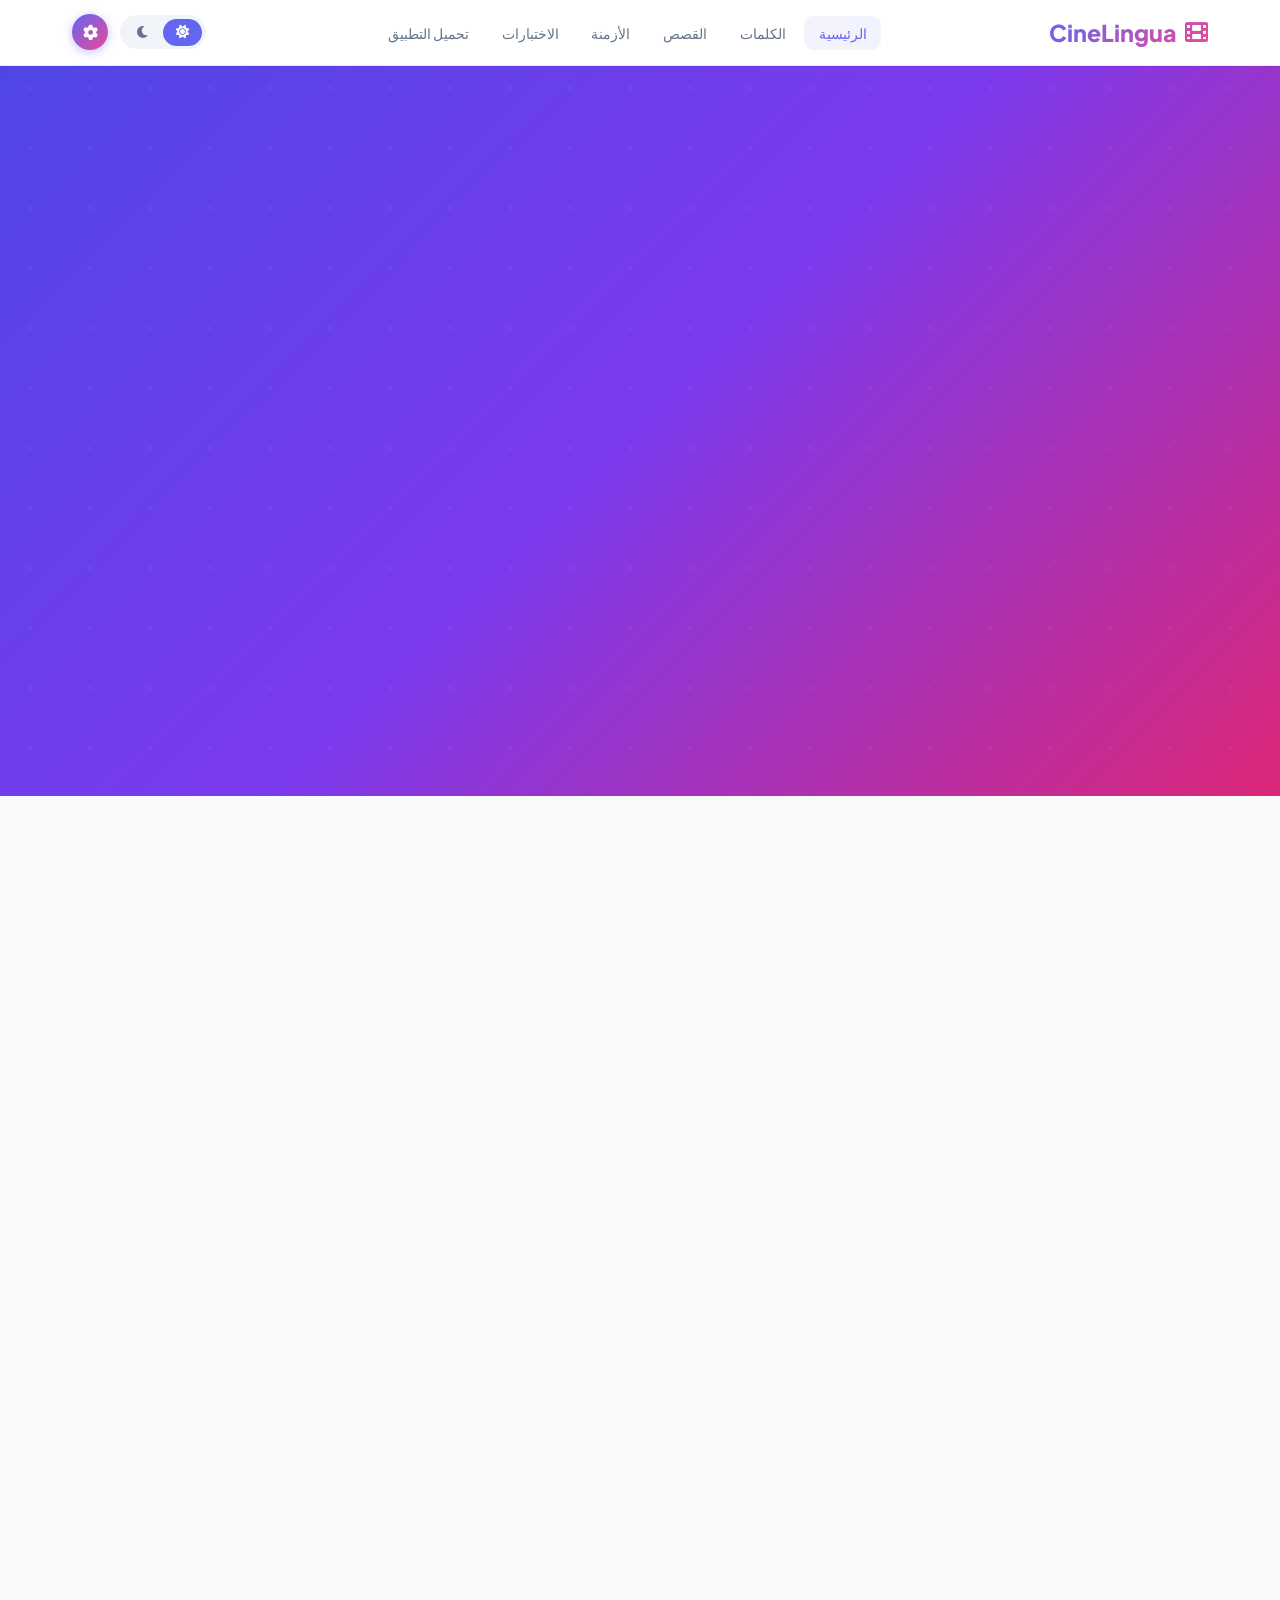
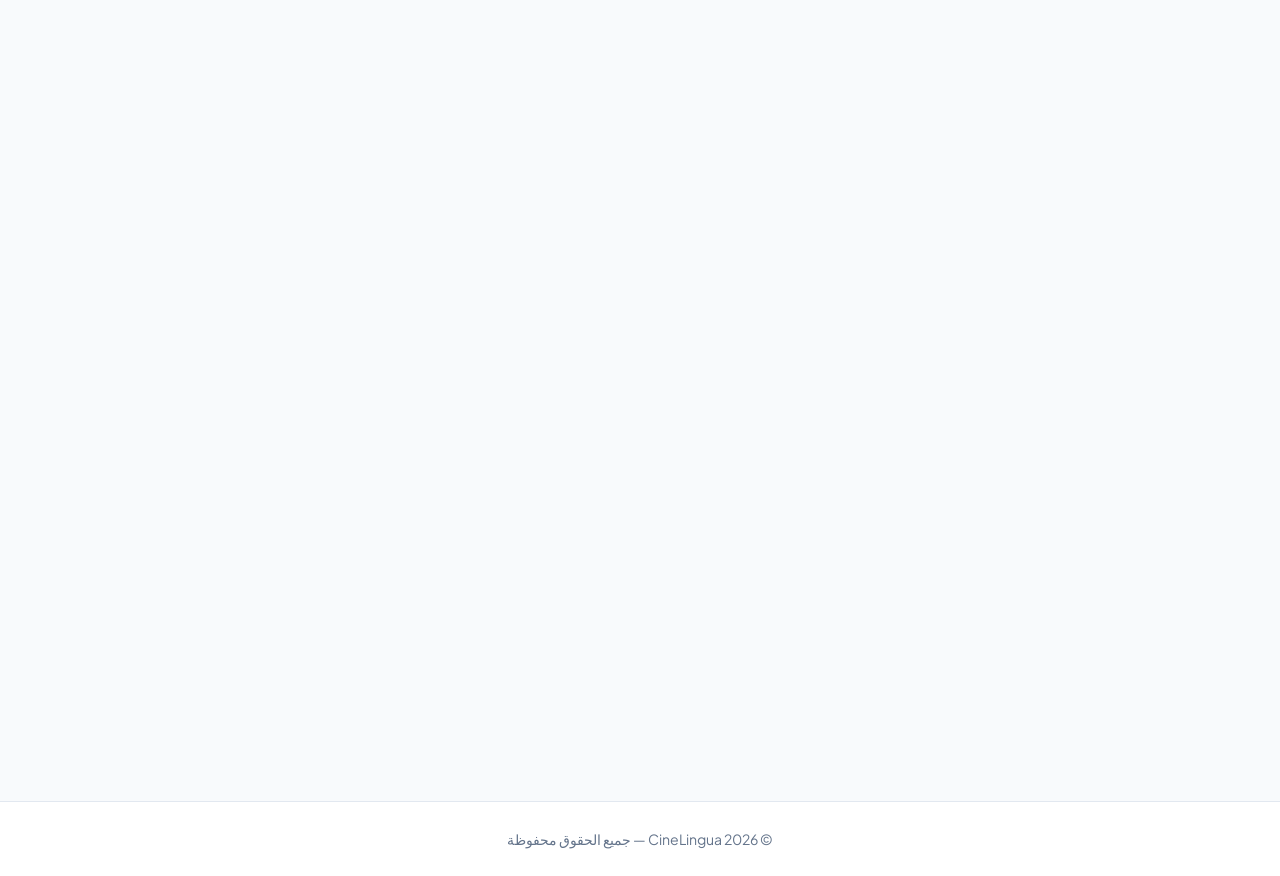
==== index.html @ e29b0a96 "Update index.html" ====
<!DOCTYPE html>
<html lang="ar" dir="rtl">
<head>
    <meta charset="UTF-8">
    <meta name="viewport" content="width=device-width, initial-scale=1.0">
    <title>CineLingua | تعلم الإنجليزية بذكاء</title>
    <link rel="manifest" href="manifest.json">
    <meta name="theme-color" content="#6366f1">
    <meta name="apple-mobile-web-app-capable" content="yes">
    <meta name="apple-mobile-web-app-status-bar-style" content="black-translucent">
    <meta name="apple-mobile-web-app-title" content="CineLingua">
    <link rel="apple-touch-icon" href="https://i.postimg.cc/J4xdc62M/20260305-233826.png">
    <meta property="og:title" content="CineLingua | تعلم الإنجليزية بذكاء">
    <meta property="og:description" content="منصة تعليمية متكاملة">
    <meta property="og:image" content="https://i.postimg.cc/J4xdc62M/20260305-233826.png">
    <meta property="og:url" content="https://riad325r-maker.github.io/cine-lingua.-/">
    <meta property="og:type" content="website">
    <link rel="stylesheet" href="https://cdnjs.cloudflare.com/ajax/libs/font-awesome/6.0.0/css/all.min.css">
    <link href="https://fonts.googleapis.com/css2?family=Plus+Jakarta+Sans:wght@300;400;500;600;700;800&display=swap" rel="stylesheet">
    <link href="https://unpkg.com/aos@2.3.1/dist/aos.css" rel="stylesheet">
    <style>
        * { margin: 0; padding: 0; box-sizing: border-box; }
        :root {
            --primary: #6366f1; --secondary: #ec4899;
            --border: #e2e8f0; --shadow: 0 4px 6px -1px rgba(0,0,0,0.08);
            --shadow-lg: 0 10px 25px -5px rgba(0,0,0,0.12);
            --bg-primary: #f8fafc; --bg-card: #ffffff; --bg-secondary: #f1f5f9;
            --text-primary: #0f172a; --text-secondary: #64748b;
        }
        [data-theme="dark"] {
            --border: #334155; --bg-primary: #0f172a; --bg-card: #1e293b;
            --bg-secondary: #334155; --text-primary: #f8fafc; --text-secondary: #cbd5e1;
        }
        body { background-color: var(--bg-primary); color: var(--text-primary); font-family: 'Plus Jakarta Sans', sans-serif; transition: background 0.3s, color 0.3s; }

        /* ===== INSTALL BANNER ===== */
        .install-banner { position: fixed; bottom: 20px; left: 20px; right: 20px; max-width: 400px; margin: 0 auto; background: var(--bg-card); border-radius: 1rem; padding: 1rem; box-shadow: var(--shadow-lg); border: 2px solid var(--primary); display: none; align-items: center; gap: 1rem; z-index: 2000; animation: slideUp 0.3s ease; direction: rtl; }
        @keyframes slideUp { from { transform: translateY(100px); opacity: 0; } to { transform: translateY(0); opacity: 1; } }
        .install-banner.show { display: flex; }
        .install-icon { width: 48px; height: 48px; border-radius: 12px; display: flex; align-items: center; justify-content: center; flex-shrink: 0; overflow: hidden; background: white; padding: 4px; border: 2px solid var(--border); }
        .install-icon img { width: 100%; height: 100%; object-fit: contain; border-radius: 8px; }
        .install-content { flex-grow: 1; }
        .install-content h4 { font-size: 1rem; margin-bottom: 0.25rem; color: var(--text-primary); }
        .install-content p { font-size: 0.85rem; color: var(--text-secondary); }
        .install-close { background: none; border: none; color: var(--text-secondary); cursor: pointer; font-size: 1.1rem; padding: 0.5rem; }
        .install-btn { background: linear-gradient(135deg, var(--primary), var(--secondary)); color: white; border: none; padding: 0.5rem 1rem; border-radius: 2rem; font-weight: 600; font-size: 0.85rem; cursor: pointer; white-space: nowrap; margin-left: 0.5rem; font-family: inherit; }

        /* ===== NOTIF ===== */
        .notif-overlay { position: fixed; inset: 0; background: rgba(0,0,0,0.55); z-index: 9997; display: none; backdrop-filter: blur(2px); }
        .notif-overlay.show { display: block; }
        @keyframes popIn { from { transform: translate(-50%,-50%) scale(0.85); opacity:0; } to { transform: translate(-50%,-50%) scale(1); opacity:1; } }
        .notif-prompt { position: fixed; top: 50%; left: 50%; transform: translate(-50%,-50%) scale(0.9); background: var(--bg-card); border-radius: 1.75rem; padding: 2.25rem 2rem; z-index: 9998; display: none; flex-direction: column; align-items: center; text-align: center; gap: 1.25rem; width: calc(100% - 3rem); max-width: 320px; box-shadow: 0 25px 60px rgba(0,0,0,0.25); direction: rtl; }
        .notif-prompt.show { display: flex; animation: popIn 0.35s cubic-bezier(0.34,1.56,0.64,1) forwards; }
        .notif-prompt-icon { font-size: 3.5rem; line-height: 1; }
        .notif-prompt-title { font-size: 1.15rem; font-weight: 800; color: var(--text-primary); }
        .notif-prompt-sub { font-size: 0.85rem; color: var(--text-secondary); line-height: 1.6; }
        .notif-allow-btn { width: 100%; background: linear-gradient(135deg, var(--primary), var(--secondary)); color: white; border: none; padding: 0.9rem; border-radius: 2rem; font-weight: 700; cursor: pointer; font-size: 1rem; font-family: inherit; box-shadow: 0 4px 15px rgba(99,102,241,0.4); }
        .notif-deny-btn { background: none; border: none; color: #94a3b8; cursor: pointer; font-size: 0.85rem; font-family: inherit; }
        .notif-blocked { position: fixed; top: 50%; left: 50%; transform: translate(-50%,-50%) scale(0.9); background: var(--bg-card); border-radius: 1.75rem; padding: 2rem 1.75rem; z-index: 9998; display: none; flex-direction: column; align-items: center; text-align: center; gap: 1rem; width: calc(100% - 3rem); max-width: 320px; box-shadow: 0 25px 60px rgba(0,0,0,0.25); direction: rtl; }
        .notif-blocked.show { display: flex; animation: popIn 0.35s cubic-bezier(0.34,1.56,0.64,1) forwards; }
        .notif-blocked-icon { font-size: 3rem; }
        .notif-blocked-title { font-size: 1.1rem; font-weight: 800; color: var(--text-primary); }
        .notif-blocked-steps { background: var(--bg-secondary); border-radius: 1rem; padding: 1rem; text-align: right; width: 100%; font-size: 0.82rem; color: var(--text-secondary); line-height: 2; }
        .notif-blocked-steps b { color: var(--text-primary); }
        .notif-blocked-close { background: linear-gradient(135deg, var(--primary), var(--secondary)); color: white; border: none; padding: 0.8rem; border-radius: 2rem; font-weight: 700; cursor: pointer; font-size: 0.9rem; font-family: inherit; width: 100%; }

        /* ===== NAVBAR ===== */
        .navbar { background: var(--bg-card); box-shadow: 0 1px 0 var(--border); position: fixed; width: 100%; top: 0; z-index: 1000; }
        .nav-container { max-width: 1200px; margin: 0 auto; padding: 0.9rem 2rem; display: flex; justify-content: space-between; align-items: center; }
        .logo { display: flex; align-items: center; gap: 0.5rem; font-size: 1.45rem; font-weight: 800; background: linear-gradient(135deg, var(--primary), var(--secondary)); -webkit-background-clip: text; -webkit-text-fill-color: transparent; text-decoration: none; }
        .nav-menu { display: flex; gap: 0.25rem; list-style: none; }
        .nav-menu a { text-decoration: none; color: var(--text-secondary); font-weight: 500; padding: 0.5rem 0.9rem; border-radius: 0.6rem; transition: all 0.2s; font-size: 0.9rem; }
        .nav-menu a:hover, .nav-menu a.active { color: var(--primary); background: rgba(99,102,241,0.08); }
        .nav-right { display: flex; align-items: center; gap: 0.75rem; }
        .theme-toggle { display: flex; background: var(--bg-secondary); padding: 0.2rem; border-radius: 2rem; }
        .theme-btn { padding: 0.4rem 0.8rem; border: none; background: transparent; border-radius: 2rem; cursor: pointer; color: var(--text-secondary); transition: all 0.2s; font-size: 0.85rem; }
        .theme-btn.active { background: var(--primary); color: white; }
        .menu-toggle { background: none; border: none; font-size: 1.5rem; color: var(--primary); cursor: pointer; display: none; }
        @media (max-width: 768px) {
            .menu-toggle { display: block; }
            .nav-menu { display: none; position: absolute; top: 100%; right: 0; left: 0; background: var(--bg-card); flex-direction: column; padding: 0.75rem; gap: 0.2rem; box-shadow: 0 10px 25px rgba(0,0,0,0.1); border-bottom: 1px solid var(--border); }
            .nav-menu.show { display: flex; }
            .nav-menu a { padding: 0.75rem 1rem; display: block; }
        }

        /* ===== SETTINGS BUTTON ===== */
        .settings-btn {
            width: 36px; height: 36px; border-radius: 50%;
            background: linear-gradient(135deg, var(--primary), var(--secondary));
            border: none; color: white; cursor: pointer;
            display: flex; align-items: center; justify-content: center;
            font-size: 0.95rem; transition: all 0.3s cubic-bezier(0.34,1.56,0.64,1);
            box-shadow: 0 2px 10px rgba(99,102,241,0.4); flex-shrink: 0;
        }
        .settings-btn:hover { transform: rotate(90deg) scale(1.1); box-shadow: 0 4px 18px rgba(99,102,241,0.55); }

        /* ===== SETTINGS PANEL ===== */
        .settings-overlay { position: fixed; inset: 0; background: rgba(0,0,0,0.45); z-index: 9990; display: none; backdrop-filter: blur(4px); }
        .settings-overlay.show { display: block; }
        .settings-panel { position: fixed; top: 0; right: 0; z-index: 9991; width: 300px; max-width: 92vw; height: 100vh; background: var(--bg-card); display: flex; flex-direction: column; transform: translateX(110%); transition: transform 0.35s cubic-bezier(0.4,0,0.2,1); overflow: hidden; }
        .settings-panel.show { transform: translateX(0); }
        .settings-header { padding: 1.4rem 1.5rem; background: linear-gradient(135deg, var(--primary), var(--secondary)); color: white; display: flex; align-items: center; justify-content: space-between; flex-shrink: 0; }
        .settings-header-left { display: flex; align-items: center; gap: 0.85rem; }
        .settings-header-icon { width: 40px; height: 40px; border-radius: 0.65rem; background: rgba(255,255,255,0.2); display: flex; align-items: center; justify-content: center; font-size: 1.1rem; }
        .settings-header-title { font-size: 1.05rem; font-weight: 800; }
        .settings-header-sub { font-size: 0.72rem; opacity: 0.75; margin-top: 1px; }
        .settings-close { width: 30px; height: 30px; border-radius: 50%; background: rgba(255,255,255,0.2); border: none; color: white; cursor: pointer; display: flex; align-items: center; justify-content: center; font-size: 0.85rem; transition: all 0.2s; }
        .settings-close:hover { background: rgba(255,255,255,0.35); transform: rotate(90deg); }
        .settings-body { flex: 1; overflow-y: auto; padding: 1.25rem; display: flex; flex-direction: column; gap: 1.4rem; }
        .settings-section { display: flex; flex-direction: column; gap: 0.65rem; }
        .settings-section-title { display: flex; align-items: center; gap: 0.5rem; font-size: 0.72rem; font-weight: 700; text-transform: uppercase; letter-spacing: 0.07em; color: var(--text-secondary); }
        .settings-section-title i { color: var(--primary); }

        /* Theme row */
        .settings-theme-row { display: grid; grid-template-columns: 1fr 1fr; gap: 0.65rem; }
        .settings-theme-btn { display: flex; flex-direction: column; align-items: center; gap: 0.5rem; padding: 0.85rem 0.5rem; border-radius: 0.9rem; border: 2px solid var(--border); background: var(--bg-secondary); cursor: pointer; font-size: 0.82rem; font-weight: 600; color: var(--text-secondary); font-family: inherit; position: relative; transition: all 0.2s; }
        .settings-theme-btn:hover { border-color: rgba(99,102,241,0.4); color: var(--primary); }
        .settings-theme-btn.active { border-color: var(--primary); background: rgba(99,102,241,0.08); color: var(--primary); }
        .settings-theme-btn.active::after { content: '✓'; position: absolute; top: 6px; left: 8px; font-size: 0.65rem; font-weight: 800; width: 16px; height: 16px; background: var(--primary); color: white; border-radius: 50%; display: flex; align-items: center; justify-content: center; line-height: 16px; text-align: center; }
        .theme-preview { width: 100%; height: 48px; border-radius: 0.5rem; overflow: hidden; display: flex; flex-direction: column; gap: 3px; padding: 5px; border: 1px solid rgba(0,0,0,0.07); }
        .theme-preview.light { background: #f8fafc; }
        .theme-preview.dark { background: #0f172a; }
        .theme-preview .p-bar { height: 6px; border-radius: 3px; background: linear-gradient(90deg,#6366f1,#ec4899); }
        .theme-preview .p-card { height: 7px; border-radius: 3px; }
        .theme-preview.light .p-card { background: white; border: 1px solid #e2e8f0; }
        .theme-preview.dark .p-card { background: #1e293b; border: 1px solid #334155; }
        .theme-preview .p-card.short { width: 65%; }

        /* Lang row */
        .settings-lang-row { display: flex; flex-direction: column; gap: 0.5rem; }
        .settings-lang-btn { display: flex; align-items: center; gap: 0.85rem; padding: 0.9rem 1rem; border-radius: 0.85rem; border: 2px solid var(--border); background: var(--bg-secondary); cursor: pointer; font-family: inherit; width: 100%; color: var(--text-primary); transition: all 0.2s; }
        .settings-lang-btn:hover { border-color: rgba(99,102,241,0.4); }
        .settings-lang-btn.active { border-color: var(--primary); background: rgba(99,102,241,0.08); }
        .lang-flag { font-size: 1.4rem; flex-shrink: 0; }
        .lang-info { display: flex; flex-direction: column; flex: 1; gap: 1px; }
        .lang-name { font-size: 0.9rem; font-weight: 700; }
        .lang-sub { font-size: 0.72rem; color: var(--text-secondary); }
        .lang-check { color: var(--primary); font-size: 0.85rem; opacity: 0; transition: opacity 0.2s; }
        .settings-lang-btn.active .lang-check { opacity: 1; }

        /* Notif card */
        .settings-notif-card { background: var(--bg-secondary); border: 1.5px solid var(--border); border-radius: 0.9rem; overflow: hidden; }
        .settings-notif-top { display: flex; align-items: center; justify-content: space-between; padding: 0.85rem 1rem; border-bottom: 1px solid var(--border); }
        .settings-notif-label { font-size: 0.88rem; font-weight: 600; color: var(--text-primary); }
        .notif-badge { font-size: 0.72rem; font-weight: 700; padding: 0.25rem 0.65rem; border-radius: 2rem; }
        .notif-badge.granted { background: rgba(34,197,94,0.12); color: #16a34a; }
        .notif-badge.denied { background: rgba(239,68,68,0.12); color: #dc2626; }
        .notif-badge.default { background: rgba(99,102,241,0.12); color: var(--primary); }
        .notif-action-btn { width: 100%; padding: 0.85rem 1rem; border: none; background: linear-gradient(135deg, var(--primary), var(--secondary)); color: white; font-weight: 700; font-size: 0.88rem; cursor: pointer; font-family: inherit; display: flex; align-items: center; justify-content: center; gap: 0.5rem; transition: opacity 0.2s; }
        .notif-action-btn:disabled { opacity: 0.5; cursor: not-allowed; background: var(--bg-secondary); color: var(--text-secondary); }

        .settings-footer { padding: 1rem 1.5rem; border-top: 1px solid var(--border); text-align: center; font-size: 0.75rem; color: var(--text-secondary); flex-shrink: 0; }

        /* ===== HERO ===== */
        .hero { min-height: 82vh; display: flex; align-items: center; justify-content: center; text-align: center; background: linear-gradient(135deg, #4f46e5 0%, #7c3aed 50%, #db2777 100%); color: white; margin-top: 58px; padding: 4rem 2rem; position: relative; overflow: hidden; }
        .hero::before { content: ''; position: absolute; inset: 0; background: url("data:image/svg+xml,%3Csvg width='60' height='60' viewBox='0 0 60 60' xmlns='http://www.w3.org/2000/svg'%3E%3Cg fill='none' fill-rule='evenodd'%3E%3Cg fill='%23ffffff' fill-opacity='0.04'%3E%3Ccircle cx='30' cy='30' r='2'/%3E%3C/g%3E%3C/g%3E%3C/svg%3E"); pointer-events: none; }
        .hero-content { position: relative; z-index: 1; max-width: 700px; }
        .hero-label { display: inline-flex; align-items: center; gap: 0.5rem; background: rgba(255,255,255,0.15); border: 1px solid rgba(255,255,255,0.25); color: white; padding: 0.4rem 1rem; border-radius: 100px; font-size: 0.82rem; font-weight: 600; margin-bottom: 1.5rem; backdrop-filter: blur(10px); }
        .hero h1 { font-size: clamp(2rem, 5vw, 3.5rem); font-weight: 800; margin-bottom: 1rem; line-height: 1.2; }
        .hero p { font-size: 1.1rem; max-width: 560px; margin: 0 auto 2rem; opacity: 0.88; line-height: 1.7; }
        .hero-buttons { display: flex; gap: 0.85rem; justify-content: center; margin-bottom: 3rem; flex-wrap: wrap; }
        .btn { padding: 0.75rem 1.8rem; border-radius: 3rem; text-decoration: none; font-weight: 700; transition: all 0.3s; display: inline-flex; align-items: center; gap: 0.5rem; font-size: 0.95rem; font-family: inherit; }
        .btn-primary { background: white; color: var(--primary); border: 2px solid white; }
        .btn-outline { border: 2px solid rgba(255,255,255,0.6); color: white; background: transparent; }
        .btn-outline:hover { background: rgba(255,255,255,0.15); }
        .hero-stats { display: flex; gap: 2rem; justify-content: center; flex-wrap: wrap; }
        .hero-stat .stat-number { font-size: 2rem; font-weight: 800; display: block; line-height: 1; }
        .hero-stat .stat-label { font-size: 0.85rem; opacity: 0.8; margin-top: 0.2rem; }

        /* ===== PROGRESS BANNER ===== */
        .progress-banner { max-width: 1200px; margin: 2rem auto 0; padding: 0 2rem; display: none; }
        .progress-banner.show { display: block; }
        .progress-card { background: linear-gradient(135deg, var(--primary), #7c3aed); border-radius: 1.25rem; padding: 1.5rem 2rem; color: white; display: flex; align-items: center; justify-content: space-between; flex-wrap: wrap; gap: 1rem; }
        .progress-card-left { display: flex; align-items: center; gap: 1rem; }
        .progress-avatar { width: 52px; height: 52px; border-radius: 50%; background: rgba(255,255,255,0.2); border: 2px solid rgba(255,255,255,0.35); display: flex; align-items: center; justify-content: center; font-size: 1.4rem; }
        .progress-greeting h3 { font-size: 1.1rem; font-weight: 700; margin-bottom: 0.2rem; }
        .progress-greeting p { font-size: 0.85rem; opacity: 0.85; }
        .progress-stats { display: flex; gap: 1.5rem; flex-wrap: wrap; }
        .progress-stat { text-align: center; }
        .progress-stat .p-val { font-size: 1.6rem; font-weight: 800; display: block; line-height: 1; }
        .progress-stat .p-lbl { font-size: 0.75rem; opacity: 0.8; }
        .progress-divider { width: 1px; height: 40px; background: rgba(255,255,255,0.2); }
        .progress-cta { background: white; color: var(--primary); border: none; padding: 0.65rem 1.4rem; border-radius: 2rem; font-weight: 700; font-family: inherit; font-size: 0.88rem; transition: all 0.2s; text-decoration: none; display: inline-flex; align-items: center; gap: 0.4rem; white-space: nowrap; }

        /* ===== MENU SECTION ===== */
        .menu-section { max-width: 1200px; margin: 4rem auto; padding: 0 2rem; }
        .section-header { text-align: center; margin-bottom: 2.5rem; }
        .section-header h2 { font-size: 2.2rem; font-weight: 800; margin-bottom: 0.5rem; background: linear-gradient(135deg, var(--primary), var(--secondary)); -webkit-background-clip: text; -webkit-text-fill-color: transparent; }
        .section-header p { color: var(--text-secondary); font-size: 1rem; }
        .menu-grid { display: grid; grid-template-columns: repeat(auto-fit, minmax(260px, 1fr)); gap: 1.5rem; }
        .menu-card { background: var(--bg-card); border-radius: 1.4rem; padding: 2rem 1.5rem; text-align: center; box-shadow: var(--shadow); transition: all 0.3s; border: 2px solid transparent; text-decoration: none; color: inherit; display: flex; flex-direction: column; position: relative; overflow: hidden; }
        .menu-card::after { content: ''; position: absolute; bottom: 0; left: 0; right: 0; height: 3px; background: linear-gradient(90deg, var(--primary), var(--secondary)); transform: scaleX(0); transition: transform 0.3s ease; }
        .menu-card:hover { transform: translateY(-8px); border-color: rgba(99,102,241,0.25); box-shadow: var(--shadow-lg); }
        .menu-card:hover::after { transform: scaleX(1); }
        .menu-icon { width: 80px; height: 80px; border-radius: 50%; background: linear-gradient(135deg, var(--primary), var(--secondary)); display: flex; align-items: center; justify-content: center; margin: 0 auto 1.1rem; font-size: 2rem; color: white; box-shadow: 0 8px 20px rgba(99,102,241,0.3); }
        .menu-card h3 { font-size: 1.6rem; font-weight: 800; margin-bottom: 0.5rem; color: var(--primary); }
        .menu-card p { color: var(--text-secondary); margin-bottom: 1.2rem; line-height: 1.6; font-size: 0.95rem; flex-grow: 1; }
        .card-progress { margin-bottom: 1rem; }
        .card-progress-bar { height: 5px; background: var(--bg-secondary); border-radius: 100px; overflow: hidden; margin-bottom: 0.35rem; }
        .card-progress-fill { height: 100%; border-radius: 100px; background: linear-gradient(90deg, var(--primary), var(--secondary)); transition: width 0.8s ease; }
        .card-progress-label { font-size: 0.75rem; color: var(--text-secondary); text-align: right; }
        .menu-stats { display: flex; justify-content: center; gap: 1rem; padding-top: 1rem; border-top: 1px solid var(--border); flex-wrap: wrap; }
        .menu-stats span { display: flex; align-items: center; gap: 0.4rem; color: var(--text-secondary); font-size: 0.85rem; }
        .menu-stats i { color: var(--primary); font-size: 0.85rem; }

        /* ===== DOWNLOAD BANNER ===== */
        .download-banner { max-width: 1200px; margin: 3rem auto; padding: 0 2rem; }
        .download-banner-card { background: linear-gradient(135deg, var(--primary), var(--secondary)); border-radius: 2rem; padding: 2.5rem; color: white; display: flex; align-items: center; justify-content: space-between; flex-wrap: wrap; gap: 2rem; box-shadow: var(--shadow-lg); }
        .download-banner-content { flex: 1; min-width: 250px; }
        .download-banner-content h3 { font-size: 1.8rem; font-weight: 800; margin-bottom: 0.5rem; }
        .download-banner-content p { opacity: 0.9; margin-bottom: 1rem; }
        .download-banner-stats { display: flex; gap: 2rem; flex-wrap: wrap; }
        .download-banner-stat .stat { font-size: 1.5rem; font-weight: 800; display: block; }
        .download-banner-stat .label { font-size: 0.8rem; opacity: 0.8; }
        .download-banner-btn { background: white; color: var(--primary); padding: 1rem 2.5rem; border-radius: 100px; text-decoration: none; font-weight: 700; font-size: 1.1rem; display: inline-flex; align-items: center; gap: 0.8rem; transition: all 0.3s; }

        /* ===== FEATURES ===== */
        .features-section { max-width: 1200px; margin: 4rem auto; padding: 0 2rem; }
        .features-grid { display: grid; grid-template-columns: repeat(auto-fit, minmax(230px, 1fr)); gap: 1.25rem; }
        .feature-card { background: var(--bg-card); padding: 1.75rem; border-radius: 1.2rem; text-align: center; box-shadow: var(--shadow); transition: all 0.3s; border: 1px solid var(--border); }
        .feature-card:hover { transform: translateY(-4px); box-shadow: var(--shadow-lg); }
        .feature-icon { width: 56px; height: 56px; border-radius: 14px; background: rgba(99,102,241,0.1); display: flex; align-items: center; justify-content: center; margin: 0 auto 1rem; font-size: 1.4rem; color: var(--primary); }
        .feature-card h3 { font-size: 1.05rem; font-weight: 700; margin-bottom: 0.4rem; }
        .feature-card p { color: var(--text-secondary); font-size: 0.88rem; line-height: 1.6; }

        /* ===== CTA ===== */
        .cta-section { max-width: 1200px; margin: 4rem auto; padding: 0 2rem; text-align: center; }
        .cta-card { background: var(--bg-card); border-radius: 2rem; padding: 3rem; border: 2px solid var(--border); }
        .cta-card h2 { font-size: 2rem; margin-bottom: 1rem; background: linear-gradient(135deg, var(--primary), var(--secondary)); -webkit-background-clip: text; -webkit-text-fill-color: transparent; }
        .cta-buttons { display: flex; gap: 1rem; justify-content: center; flex-wrap: wrap; margin-top: 2rem; }
        .cta-btn { padding: 1rem 2rem; border-radius: 100px; text-decoration: none; font-weight: 600; display: inline-flex; align-items: center; gap: 0.5rem; transition: all 0.3s; }
        .cta-btn-primary { background: linear-gradient(135deg, var(--primary), var(--secondary)); color: white; }
        .cta-btn-secondary { background: var(--bg-secondary); color: var(--text-primary); border: 2px solid var(--border); }
        .footer { background: var(--bg-card); border-top: 1px solid var(--border); text-align: center; padding: 1.75rem 2rem; margin-top: 4rem; color: var(--text-secondary); font-size: 0.88rem; }
        @keyframes pulse-dot { 0%,100%{opacity:1;transform:scale(1)} 50%{opacity:.5;transform:scale(1.3)} }
        .live-dot { width:8px;height:8px;border-radius:50%;background:#22c55e;display:inline-block;animation:pulse-dot 1.8s ease-in-out infinite;margin-left:4px;vertical-align:middle; }
    </style>
</head>
<body>

    <!-- INSTALL BANNER -->
    <div class="install-banner" id="installBanner">
        <div class="install-icon"><img src="https://i.postimg.cc/J4xdc62M/20260305-233826.png" alt="CineLingua"></div>
        <div class="install-content">
            <h4 id="ib-title">ثبّت تطبيق CineLingua</h4>
            <p id="ib-desc">تعلم الإنجليزية بسهولة من شاشتك الرئيسية</p>
        </div>
        <button class="install-btn" id="installBtn"><i class="fas fa-download"></i> <span id="ib-btn">تثبيت</span></button>
        <button class="install-close" id="installClose"><i class="fas fa-times"></i></button>
    </div>

    <div class="notif-overlay" id="notifOverlay"></div>
    <div class="notif-prompt" id="notifPrompt">
        <div class="notif-prompt-icon">🔔</div>
        <div class="notif-prompt-title" id="np-title">تفعيل الإشعارات</div>
        <div class="notif-prompt-sub" id="np-sub">سنذكّرك يومياً بجلسة تعلمك حتى تبني عادة منتظمة</div>
        <button class="notif-allow-btn" id="allowNotif"> السماح بالإشعارات</button>
        <button class="notif-deny-btn" id="denyNotif">لاحقاً</button>
    </div>
    <div class="notif-blocked" id="notifBlocked">
        <div class="notif-blocked-icon">🔕</div>
        <div class="notif-blocked-title" id="nb-title">الإشعارات محظورة</div>
        <div class="notif-blocked-steps" id="nb-steps">
            اضغط على 🔒 بجانب الرابط<br>
            ابحث عن «الإشعارات»<br>
            اضبطها على «السماح»
        </div>
        <button class="notif-blocked-close" id="notifBlockedClose">فهمت</button>
    </div>

    <!-- SETTINGS PANEL -->
    <div class="settings-overlay" id="settingsOverlay" onclick="closeSettings()"></div>
    <div class="settings-panel" id="settingsPanel">
        <div class="settings-header">
            <div class="settings-header-left">
                <div class="settings-header-icon"><i class="fas fa-sliders-h"></i></div>
                <div>
                    <div class="settings-header-title" id="s-title">الإعدادات</div>
                    <div class="settings-header-sub">CineLingua</div>
                </div>
            </div>
            <button class="settings-close" onclick="closeSettings()"><i class="fas fa-times"></i></button>
        </div>
        <div class="settings-body">
            <!-- Appearance -->
            <div class="settings-section">
                <div class="settings-section-title"><i class="fas fa-palette"></i> <span id="s-appearance">المظهر</span></div>
                <div class="settings-theme-row">
                    <button class="settings-theme-btn" id="btn-light" onclick="setTheme('light')">
                        <div class="theme-preview light"><div class="p-bar"></div><div class="p-card"></div><div class="p-card short"></div></div>
                        <i class="fas fa-sun"></i> <span id="s-light">فاتح</span>
                    </button>
                    <button class="settings-theme-btn" id="btn-dark" onclick="setTheme('dark')">
                        <div class="theme-preview dark"><div class="p-bar"></div><div class="p-card"></div><div class="p-card short"></div></div>
                        <i class="fas fa-moon"></i> <span id="s-dark">داكن</span>
                    </button>
                </div>
            </div>
            <!-- Language -->
            <div class="settings-section">
                <div class="settings-section-title"><i class="fas fa-globe"></i> <span id="s-lang">اللغة</span></div>
                <div class="settings-lang-row">
                    <button class="settings-lang-btn" id="lang-ar" onclick="setLang('ar')">
                        <span class="lang-flag"></span>
                        <div class="lang-info"><span class="lang-name">العربية</span><span class="lang-sub">Arabic</span></div>
                        <i class="fas fa-check lang-check"></i>
                    </button>
                    <button class="settings-lang-btn" id="lang-en" onclick="setLang('en')">
                        <span class="lang-flag"></span>
                        <div class="lang-info"><span class="lang-name">English</span><span class="lang-sub">الإنجليزية</span></div>
                        <i class="fas fa-check lang-check"></i>
                    </button>
                </div>
            </div>
            <!-- Notifications -->
            <div class="settings-section">
                <div class="settings-section-title"><i class="fas fa-bell"></i> <span id="s-notif">الإشعارات</span></div>
                <div class="settings-notif-card">
                    <div class="settings-notif-top">
                        <span class="settings-notif-label" id="s-notif-status">حالة الإشعارات</span>
                        <span class="notif-badge default" id="notifBadge">غير محددة</span>
                    </div>
                    <button class="notif-action-btn" id="notifActionBtn" onclick="requestNotifSettings()">
                        <i class="fas fa-bell"></i> <span id="s-notif-btn">تفعيل الإشعارات</span>
                    </button>
                </div>
            </div>
        </div>
        <div class="settings-footer">CineLingua • v2.0</div>
    </div>

    <!-- NAVBAR -->
    <nav class="navbar">
        <div class="nav-container">
            <a class="logo" href="index.html"><i class="fas fa-film"></i> CineLingua</a>
            <button class="menu-toggle" onclick="toggleMenu()"><i class="fas fa-bars"></i></button>
            <ul class="nav-menu" id="navMenu">
                <li><a href="index.html" class="active" id="nav-home">الرئيسية</a></li>
                <li><a href="lessons.html" id="nav-lessons">الكلمات</a></li>
                <li><a href="stories.html" id="nav-stories">القصص</a></li>
                <li><a href="tenses.html" id="nav-tenses">الأزمنة</a></li>
                <li><a href="quiz.html" id="nav-quiz">الاختبارات</a></li>
                <li><a href="download.html" id="nav-download">تحميل التطبيق</a></li>
            </ul>
            <div class="nav-right">
                <div class="theme-toggle">
                    <button class="theme-btn active" onclick="setTheme('light')"><i class="fas fa-sun"></i></button>
                    <button class="theme-btn" onclick="setTheme('dark')"><i class="fas fa-moon"></i></button>
                </div>
                <button class="settings-btn" onclick="openSettings()"><i class="fas fa-cog"></i></button>
            </div>
        </div>
    </nav>

    <!-- HERO -->
    <section class="hero">
        <div class="hero-content" data-aos="fade-up">
            <div class="hero-label"><i class="fas fa-star"></i> <span id="hero-label">منصة تعلم الإنجليزية</span></div>
            <h1 id="hero-title">تعلم الإنجليزية بذكاء مع CineLingua</h1>
            <p id="hero-desc">منصة تعليمية متكاملة تساعدك على تعلم الإنجليزية من خلال كلمات، قصص، أزمنة، واختبارات تفاعلية</p>
            <div class="hero-buttons">
                <a href="#menu" class="btn btn-primary"><i class="fas fa-play"></i> <span id="hero-start">ابدأ الآن</span></a>
                <a href="download.html" class="btn btn-outline"><i class="fas fa-download"></i> <span id="hero-download">تحميل التطبيق</span></a>
            </div>
            <div class="hero-stats">
                <div class="hero-stat"><span class="stat-number">1500+</span><span class="stat-label" id="stat-words">كلمة</span></div>
                <div class="hero-stat"><span class="stat-number">30+</span><span class="stat-label" id="stat-stories">قصة</span></div>
                <div class="hero-stat"><span class="stat-number">12</span><span class="stat-label" id="stat-tenses">زمن نحوي</span></div>
                <div class="hero-stat"><span class="stat-number">6</span><span class="stat-label" id="stat-quizzes">أنواع اختبارات</span></div>
            </div>
        </div>
    </section>

    <!-- PROGRESS BANNER -->
    <div class="progress-banner" id="progressBanner">
        <div class="progress-card" data-aos="fade-up">
            <div class="progress-card-left">
                <div class="progress-avatar"><i class="fas fa-user-graduate"></i></div>
                <div class="progress-greeting">
                    <h3 id="greetingText">أهلاً بعودتك!</h3>
                    <p id="greetingSubtext">واصل تقدمك من حيث توقفت</p>
                </div>
            </div>
            <div class="progress-stats">
                <div class="progress-stat"><span class="p-val" id="pb-learned">0</span><span class="p-lbl" id="pb-words-lbl">كلمة تعلمتها</span></div>
                <div class="progress-divider"></div>
                <div class="progress-stat"><span class="p-val" id="pb-quizzes">0</span><span class="p-lbl" id="pb-quiz-lbl">اختبار أكملته</span></div>
                <div class="progress-divider"></div>
                <div class="progress-stat"><span class="p-val" id="pb-stories">0</span><span class="p-lbl" id="pb-stories-lbl">قصة قرأتها</span></div>
                <div class="progress-divider"></div>
                <div class="progress-stat"><span class="p-val" id="pb-streak"><i class="fas fa-fire" style="font-size:1rem"></i> 0</span><span class="p-lbl" id="pb-streak-lbl">يوم متتالي</span></div>
            </div>
            <a href="lessons.html" class="progress-cta"><i class="fas fa-arrow-left"></i> <span id="progress-cta-txt">واصل التعلم</span></a>
        </div>
    </div>

    <!-- MENU -->
    <section class="menu-section" id="menu">
        <div class="section-header" data-aos="fade-up">
            <h2 id="menu-title">اختر ما تريد تعلمه</h2>
            <p id="menu-sub">محتوى متدرج من المبتدئ إلى المتقدم</p>
        </div>
        <div class="menu-grid">
            <a href="lessons.html" class="menu-card" data-aos="fade-up">
                <div class="menu-icon"><i class="fas fa-book"></i></div>
                <h3 id="card-words-title">الكلمات</h3>
                <p id="card-words-desc">تعلم المفردات الأساسية والمتقدمة مع النطق الصحيح والأمثلة التطبيقية</p>
                <div class="card-progress"><div class="card-progress-bar"><div class="card-progress-fill" id="words-progress" style="width:0%"></div></div><div class="card-progress-label" id="words-progress-label">0 كلمة تعلمتها <span class="live-dot"></span></div></div>
                <div class="menu-stats"><span><i class="fas fa-layer-group"></i> <span id="words-levels">3 مستويات</span></span><span><i class="fas fa-font"></i> 1500+ <span id="words-count">كلمة</span></span></div>
            </a>
            <a href="stories.html" class="menu-card" data-aos="fade-up" data-aos-delay="100">
                <div class="menu-icon"><i class="fas fa-book-open"></i></div>
                <h3 id="card-stories-title">القصص</h3>
                <p id="card-stories-desc">اقرأ قصصاً قصيرة ممتعة مع أسئلة تفاعلية وحسّن فهمك للغة</p>
                <div class="card-progress"><div class="card-progress-bar"><div class="card-progress-fill" id="stories-progress" style="width:0%"></div></div><div class="card-progress-label" id="stories-progress-label">0 قصة محفوظة <span class="live-dot"></span></div></div>
                <div class="menu-stats"><span><i class="fas fa-layer-group"></i> 30 <span id="stories-count">قصة</span></span><span><i class="fas fa-question-circle"></i> <span id="stories-interactive">أسئلة تفاعلية</span></span></div>
            </a>
            <a href="tenses.html" class="menu-card" data-aos="fade-up" data-aos-delay="150">
                <div class="menu-icon"><i class="fas fa-clock"></i></div>
                <h3 id="card-tenses-title">الأزمنة</h3>
                <p id="card-tenses-desc">تعلم أزمنة اللغة الإنجليزية مع شرح مبسط وأمثلة وتمارين تفاعلية</p>
                <div class="card-progress"><div class="card-progress-bar"><div class="card-progress-fill" id="tenses-progress" style="width:0%"></div></div><div class="card-progress-label" id="tenses-progress-label">0 زمن محفوظ <span class="live-dot"></span></div></div>
                <div class="menu-stats"><span><i class="fas fa-layer-group"></i> 12 <span id="tenses-count">زمن</span></span><span><i class="fas fa-tasks"></i> <span id="tenses-exercises">تمارين تفاعلية</span></span></div>
            </a>
            <a href="quiz.html" class="menu-card" data-aos="fade-up" data-aos-delay="200">
                <div class="menu-icon"><i class="fas fa-question-circle"></i></div>
                <h3 id="card-quiz-title">الاختبارات</h3>
                <p id="card-quiz-desc">اختبر مستواك واكتشف نقاط قوتك وضعفك من خلال اختبارات متنوعة</p>
                <div class="card-progress"><div class="card-progress-bar"><div class="card-progress-fill" id="quizzes-progress" style="width:0%"></div></div><div class="card-progress-label" id="quizzes-progress-label">0 اختبار أكملته <span class="live-dot"></span></div></div>
                <div class="menu-stats"><span><i class="fas fa-layer-group"></i> 6 <span id="quiz-count">اختبارات</span></span><span><i class="fas fa-chart-line"></i> <span id="quiz-analysis">تحليل النتائج</span></span></div>
            </a>
        </div>
    </section>

    <!-- DOWNLOAD BANNER -->
    <section class="download-banner" data-aos="fade-up">
        <div class="download-banner-card">
            <div class="download-banner-content">
                <h3 id="dl-title">حمّل تطبيق CineLingua</h3>
                <p id="dl-sub">نسخة أندرويد APK</p>
                <div class="download-banner-stats">
                    <div class="download-banner-stat"><span class="stat">3.2 MB</span><span class="label" id="dl-size">حجم الملف</span></div>
                    <div class="download-banner-stat"><span class="stat">1.0.0</span><span class="label" id="dl-ver">الإصدار</span></div>
                    <div class="download-banner-stat"><span class="stat">5.0+</span><span class="label" id="dl-android">أندرويد</span></div>
                </div>
            </div>
            <a href="download.html" class="download-banner-btn"><i class="fas fa-download"></i> <span id="dl-btn">صفحة التحميل</span></a>
        </div>
    </section>

    <!-- FEATURES -->
    <section class="features-section" id="features">
        <div class="section-header" data-aos="fade-up">
            <h2 id="feat-title">لماذا CineLingua؟</h2>
            <p id="feat-sub">مميزات تجعل تجربة تعلمك أسهل وأكثر فاعلية</p>
        </div>
        <div class="features-grid">
            <div class="feature-card" data-aos="fade-up"><div class="feature-icon"><i class="fas fa-volume-up"></i></div><h3 id="f1-title">النطق الصحيح</h3><p id="f1-desc">استمع للكلمات بصوت طبيعي وبطيء لإتقان النطق</p></div>
            <div class="feature-card" data-aos="fade-up" data-aos-delay="100"><div class="feature-icon"><i class="fas fa-chart-line"></i></div><h3 id="f2-title">تتبع التقدم</h3><p id="f2-desc">اعرف كم كلمة تعلمت وكم قصة قرأت في أي وقت</p></div>
            <div class="feature-card" data-aos="fade-up" data-aos-delay="150"><div class="feature-icon"><i class="fas fa-bookmark"></i></div><h3 id="f3-title">حفظ المفضلة</h3><p id="f3-desc">احفظ الكلمات والقصص والأزمنة التي تريد مراجعتها لاحقاً</p></div>
            <div class="feature-card" data-aos="fade-up" data-aos-delay="200"><div class="feature-icon"><i class="fas fa-fire"></i></div><h3 id="f4-title">نظام الـ Streak</h3><p id="f4-desc">حافظ على تقدمك اليومي وابنِ عادة تعلم منتظمة</p></div>
        </div>
    </section>

    <!-- CTA -->
    <section class="cta-section" data-aos="fade-up">
        <div class="cta-card">
            <h2 id="cta-title">ابدأ رحلة تعلم الإنجليزية الآن</h2>
            <p style="color:var(--text-secondary);margin-bottom:1rem" id="cta-sub">اختر طريقتك المفضلة لتبدأ التعلم</p>
            <div class="cta-buttons">
                <a href="#menu" class="cta-btn cta-btn-primary"><i class="fas fa-play"></i> <span id="cta-start">ابدأ التعلم مجاناً</span></a>
                <a href="download.html" class="cta-btn cta-btn-secondary"><i class="fas fa-download"></i> <span id="cta-dl">تحميل التطبيق</span></a>
            </div>
        </div>
    </section>

    <footer class="footer"><p id="footer-txt">© 2026 CineLingua — جميع الحقوق محفوظة</p></footer>

    <script src="https://www.gstatic.com/firebasejs/10.7.0/firebase-app-compat.js"></script>
    <script src="https://www.gstatic.com/firebasejs/10.7.0/firebase-messaging-compat.js"></script>
    <script src="https://www.gstatic.com/firebasejs/10.7.0/firebase-firestore-compat.js"></script>
    <script src="https://unpkg.com/aos@2.3.1/dist/aos.js"></script>
    <script>
    // =============================================
    //  TRANSLATIONS
    // =============================================
    const i18n = {
        ar: {
            // nav
            'nav-home':'الرئيسية','nav-lessons':'الكلمات','nav-stories':'القصص',
            'nav-tenses':'الأزمنة','nav-quiz':'الاختبارات','nav-download':'تحميل التطبيق',
            // settings panel
            's-title':'الإعدادات','s-appearance':'المظهر','s-light':'فاتح','s-dark':'داكن',
            's-lang':'اللغة','s-notif':'الإشعارات','s-notif-status':'حالة الإشعارات',
            's-notif-btn':'تفعيل الإشعارات',
            // notif badge
            'notif-granted':'مفعّلة ✓','notif-denied':'محظورة','notif-default':'غير محددة',
            // install banner
            'ib-title':'ثبّت تطبيق CineLingua','ib-desc':'تعلم الإنجليزية بسهولة من شاشتك الرئيسية','ib-btn':'تثبيت',
            // notif prompt
            'np-title':'تفعيل الإشعارات 🔔','np-sub':'سنذكّرك يومياً بجلسة تعلمك حتى تبني عادة منتظمة',
            'allowNotif':'✅ السماح بالإشعارات','denyNotif':'لاحقاً',
            // notif blocked
            'nb-title':'الإشعارات محظورة 🔕',
            'nb-steps':'اضغط على 🔒 بجانب الرابط<br>ابحث عن «الإشعارات»<br>اضبطها على «السماح»',
            'notifBlockedClose':'فهمت',
            // hero
            'hero-label':'منصة تعلم الإنجليزية','hero-title':'تعلم الإنجليزية بذكاء مع CineLingua',
            'hero-desc':'منصة تعليمية متكاملة تساعدك على تعلم الإنجليزية من خلال كلمات، قصص، أزمنة، واختبارات تفاعلية',
            'hero-start':'ابدأ الآن','hero-download':'تحميل التطبيق',
            'stat-words':'كلمة','stat-stories':'قصة','stat-tenses':'زمن نحوي','stat-quizzes':'أنواع اختبارات',
            // progress
            'pb-words-lbl':'كلمة تعلمتها','pb-quiz-lbl':'اختبار أكملته',
            'pb-stories-lbl':'قصة قرأتها','pb-streak-lbl':'يوم متتالي','progress-cta-txt':'واصل التعلم',
            // menu
            'menu-title':'اختر ما تريد تعلمه','menu-sub':'محتوى متدرج من المبتدئ إلى المتقدم',
            'card-words-title':'الكلمات','card-words-desc':'تعلم المفردات الأساسية والمتقدمة مع النطق الصحيح والأمثلة التطبيقية',
            'words-levels':'3 مستويات','words-count':'كلمة',
            'card-stories-title':'القصص','card-stories-desc':'اقرأ قصصاً قصيرة ممتعة مع أسئلة تفاعلية وحسّن فهمك للغة',
            'stories-count':'قصة','stories-interactive':'أسئلة تفاعلية',
            'card-tenses-title':'الأزمنة','card-tenses-desc':'تعلم أزمنة اللغة الإنجليزية مع شرح مبسط وأمثلة وتمارين تفاعلية',
            'tenses-count':'زمن','tenses-exercises':'تمارين تفاعلية',
            'card-quiz-title':'الاختبارات','card-quiz-desc':'اختبر مستواك واكتشف نقاط قوتك وضعفك من خلال اختبارات متنوعة',
            'quiz-count':'اختبارات','quiz-analysis':'تحليل النتائج',
            // download
            'dl-title':'حمّل تطبيق CineLingua','dl-sub':'نسخة أندرويد APK',
            'dl-size':'حجم الملف','dl-ver':'الإصدار','dl-android':'أندرويد','dl-btn':'صفحة التحميل',
            // features
            'feat-title':'لماذا CineLingua؟','feat-sub':'مميزات تجعل تجربة تعلمك أسهل وأكثر فاعلية',
            'f1-title':'النطق الصحيح','f1-desc':'استمع للكلمات بصوت طبيعي وبطيء لإتقان النطق',
            'f2-title':'تتبع التقدم','f2-desc':'اعرف كم كلمة تعلمت وكم قصة قرأت في أي وقت',
            'f3-title':'حفظ المفضلة','f3-desc':'احفظ الكلمات والقصص والأزمنة التي تريد مراجعتها لاحقاً',
            'f4-title':'نظام الـ Streak','f4-desc':'حافظ على تقدمك اليومي وابنِ عادة تعلم منتظمة',
            // cta
            'cta-title':'ابدأ رحلة تعلم الإنجليزية الآن','cta-sub':'اختر طريقتك المفضلة لتبدأ التعلم',
            'cta-start':'ابدأ التعلم مجاناً','cta-dl':'تحميل التطبيق',
            'footer-txt':'© 2026 CineLingua — جميع الحقوق محفوظة',
        },
        en: {
            'nav-home':'Home','nav-lessons':'Words','nav-stories':'Stories',
            'nav-tenses':'Tenses','nav-quiz':'Quiz','nav-download':'Download App',
            's-title':'Settings','s-appearance':'Appearance','s-light':'Light','s-dark':'Dark',
            's-lang':'Language','s-notif':'Notifications','s-notif-status':'Notification Status',
            's-notif-btn':'Enable Notifications',
            'notif-granted':'Enabled ✓','notif-denied':'Blocked','notif-default':'Not Set',
            'ib-title':'Install CineLingua','ib-desc':'Learn English from your home screen','ib-btn':'Install',
            'np-title':'Stay Updated! 🔔','np-sub':'Enable notifications for daily reminders to keep you learning.',
            'allowNotif':' Allow Notifications','denyNotif':'No Thanks',
            'nb-title':'Notifications Blocked 🔕',
            'nb-steps':'Click the 🔒 icon next to the URL<br>Find «Notifications»<br>Set it to «Allow»',
            'notifBlockedClose':'Got it',
            'hero-label':'English Learning Platform','hero-title':'Learn English Smartly with CineLingua',
            'hero-desc':'A comprehensive learning platform to help you learn English through words, stories, tenses, and interactive quizzes.',
            'hero-start':'Start Now','hero-download':'Download App',
            'stat-words':'Words','stat-stories':'Stories','stat-tenses':'Tenses','stat-quizzes':'Quiz Types',
            'pb-words-lbl':'Words Learned','pb-quiz-lbl':'Quizzes Done',
            'pb-stories-lbl':'Stories Read','pb-streak-lbl':'Day Streak','progress-cta-txt':'Continue Learning',
            'menu-title':'Choose What to Learn','menu-sub':'Content from beginner to advanced',
            'card-words-title':'Words','card-words-desc':'Learn essential and advanced vocabulary with correct pronunciation and examples.',
            'words-levels':'3 Levels','words-count':'Words',
            'card-stories-title':'Stories','card-stories-desc':'Read fun short stories with interactive questions to improve your comprehension.',
            'stories-count':'Stories','stories-interactive':'Interactive Questions',
            'card-tenses-title':'Tenses','card-tenses-desc':'Learn English tenses with simple explanations, examples, and interactive exercises.',
            'tenses-count':'Tenses','tenses-exercises':'Interactive Exercises',
            'card-quiz-title':'Quizzes','card-quiz-desc':'Test your level and discover your strengths and weaknesses through various quizzes.',
            'quiz-count':'Quizzes','quiz-analysis':'Result Analysis',
            'dl-title':'Download CineLingua App','dl-sub':'Android APK Version',
            'dl-size':'File Size','dl-ver':'Version','dl-android':'Android','dl-btn':'Download Page',
            'feat-title':'Why CineLingua?','feat-sub':'Features that make your learning easier and more effective',
            'f1-title':'Correct Pronunciation','f1-desc':'Listen to words naturally and slowly to master pronunciation.',
            'f2-title':'Track Progress','f2-desc':'Know how many words you\'ve learned and stories you\'ve read anytime.',
            'f3-title':'Save Favorites','f3-desc':'Save words, stories, and tenses you want to review later.',
            'f4-title':'Streak System','f4-desc':'Maintain your daily progress and build a regular learning habit.',
            'cta-title':'Start Your English Learning Journey Now','cta-sub':'Choose your preferred way to start learning',
            'cta-start':'Start Learning Free','cta-dl':'Download App',
            'footer-txt':'© 2026 CineLingua — All Rights Reserved',
        }
    };

    let currentLang = localStorage.getItem('cl-lang') || 'ar';

    function setLang(lang) {
        currentLang = lang;
        localStorage.setItem('cl-lang', lang);
        document.documentElement.lang = lang;
        document.documentElement.dir = lang === 'ar' ? 'rtl' : 'ltr';
        const map = i18n[lang];
        Object.keys(map).forEach(id => {
            const el = document.getElementById(id);
            if (el) el.innerHTML = map[id];
        });
        // update lang buttons
        document.getElementById('lang-ar').classList.toggle('active', lang === 'ar');
        document.getElementById('lang-en').classList.toggle('active', lang === 'en');
        // update progress labels dynamically
        loadProgress();
    }

    // =============================================
    //  FIREBASE
    // =============================================
    const firebaseConfig = {
        apiKey: "AIzaSyCvi0VCJv3j6p8ICT1f97TePwDXAazmQMw",
        authDomain: "cinelingua-fe7f1.firebaseapp.com",
        projectId: "cinelingua-fe7f1",
        storageBucket: "cinelingua-fe7f1.firebasestorage.app",
        messagingSenderId: "157697610841",
        appId: "1:157697610841:web:c76f046d1af6eaa544f72b"
    };
    const VAPID_KEY = "BLRwJpw7gMvb5-pZVmo_zw0el29GABJhFAYMWMso3mcMHU_mQsOLnuL5x7YfRoQ_ujItpTuslqg_LM56Mdom5v4";
    let messaging = null;
    if (!firebase.apps.length) firebase.initializeApp(firebaseConfig);

    function initFirebase() {
        try {
            messaging = firebase.messaging();
            messaging.onMessage(payload => {
                const { title, body, image } = payload.notification;
                navigator.serviceWorker.ready.then(reg => {
                    reg.showNotification(title, {
                        body, icon: 'https://i.postimg.cc/J4xdc62M/20260305-233826.png',
                        badge: 'https://i.postimg.cc/J4xdc62M/20260305-233826.png',
                        image: image || 'https://i.postimg.cc/J4xdc62M/20260305-233826.png',
                        dir: 'rtl', lang: 'ar', vibrate: [200,100,200,100,200],
                        tag: 'cinelingua-notif', renotify: true,
                        actions: [{ action:'open', title:'📚 تعلم الآن' },{ action:'close', title:'لاحقاً' }]
                    });
                });
            });
        } catch(e) {}
    }

    async function getAndSaveFCMToken() {
        if (!messaging) return;
        try {
            if (Notification.permission !== 'granted') return;
            const token = await messaging.getToken({ vapidKey: VAPID_KEY });
            if (token) {
                try {
                    const db = firebase.firestore();
                    await db.collection('fcmTokens').doc(token).set({ token, createdAt: firebase.firestore.FieldValue.serverTimestamp(), lastSeen: firebase.firestore.FieldValue.serverTimestamp(), userAgent: navigator.userAgent, platform: navigator.platform }, { merge: true });
                } catch(e) {}
            }
        } catch(e) {}
    }

    AOS.init({ duration: 900, once: true, offset: 60 });

    // =============================================
    //  THEME
    // =============================================
    window.setTheme = function(theme) {
        document.documentElement.setAttribute('data-theme', theme);
        localStorage.setItem('theme', theme);
        document.querySelectorAll('.theme-btn').forEach(btn => {
            btn.classList.toggle('active', (theme==='light'&&btn.innerHTML.includes('sun'))||(theme==='dark'&&btn.innerHTML.includes('moon')));
        });
        document.getElementById('btn-light')?.classList.toggle('active', theme === 'light');
        document.getElementById('btn-dark')?.classList.toggle('active', theme === 'dark');
    };
    setTheme(localStorage.getItem('theme') || 'light');

    // =============================================
    //  SETTINGS
    // =============================================
    function openSettings() {
        document.getElementById('settingsOverlay').classList.add('show');
        document.getElementById('settingsPanel').classList.add('show');
        refreshNotifBadge();
    }
    function closeSettings() {
        document.getElementById('settingsOverlay').classList.remove('show');
        document.getElementById('settingsPanel').classList.remove('show');
    }
    function refreshNotifBadge() {
        const perm = Notification.permission;
        const badge = document.getElementById('notifBadge');
        const btn = document.getElementById('notifActionBtn');
        const map = i18n[currentLang];
        badge.className = 'notif-badge ' + perm;
        badge.textContent = perm === 'granted' ? map['notif-granted'] : perm === 'denied' ? map['notif-denied'] : map['notif-default'];
        if (perm === 'granted') { btn.disabled = true; document.getElementById('s-notif-btn').textContent = map['notif-granted']; }
        else if (perm === 'denied') { btn.disabled = true; document.getElementById('s-notif-btn').textContent = map['notif-denied']; }
        else { btn.disabled = false; document.getElementById('s-notif-btn').textContent = map['s-notif-btn']; }
    }
    async function requestNotifSettings() {
        const result = await Notification.requestPermission();
        refreshNotifBadge();
        if (result === 'granted') {
            getAndSaveFCMToken();
            sendWelcomeNotif();
            scheduleReminders();
            registerBackgroundSync();
        }
    }

    // =============================================
    //  NAV
    // =============================================
    function toggleMenu() { document.getElementById('navMenu').classList.toggle('show'); }
    document.querySelectorAll('.nav-menu a').forEach(a => a.addEventListener('click', () => document.getElementById('navMenu').classList.remove('show')));

    // =============================================
    //  PROGRESS
    // =============================================
    function loadProgress() {
        const learnedWords = JSON.parse(localStorage.getItem('learnedWords')||'[]');
        const completedQuizzes = JSON.parse(localStorage.getItem('cefr_completed_v2')||'[]');
        const savedStories = JSON.parse(localStorage.getItem('savedStories')||'[]');
        const savedTenses = JSON.parse(localStorage.getItem('savedTenses')||'[]');
        const streak = JSON.parse(localStorage.getItem('streak')||'{"count":0}');
        const isEn = currentLang === 'en';
        const hasProgress = learnedWords.length>0||completedQuizzes.length>0||savedStories.length>0||savedTenses.length>0;
        document.getElementById('progressBanner').classList.toggle('show', hasProgress);
        if (hasProgress) {
            const h = new Date().getHours();
            document.getElementById('greetingText').textContent = isEn ? (h<12?'Good Morning!':h<17?'Welcome Back!':'Good Evening!') : (h<12?'صباح النور!':h<17?'مرحباً بعودتك!':'مساء النور!');
            let sub = isEn ? 'Continue from where you left off' : 'واصل تقدمك من حيث توقفت';
            if (streak.count>=7) sub = isEn ? `${streak.count} day streak — keep going! 🔥` : `${streak.count} أيام متتالية — استمر! 🔥`;
            else if (streak.count>=3) sub = isEn ? 'You\'re on the right track! 💪' : 'أنت في المسار الصحيح! 💪';
            document.getElementById('greetingSubtext').textContent = sub;
            document.getElementById('pb-learned').textContent = learnedWords.length;
            document.getElementById('pb-quizzes').textContent = completedQuizzes.length;
            document.getElementById('pb-stories').textContent = savedStories.length;
            document.getElementById('pb-streak').innerHTML = `<i class="fas fa-fire" style="font-size:1rem;margin-left:0.2rem"></i> ${streak.count}`;
        }
        document.getElementById('words-progress').style.width = Math.min(Math.round((learnedWords.length/1000)*100),100)+'%';
        document.getElementById('words-progress-label').innerHTML = `${learnedWords.length} ${isEn?'words learned':'كلمة تعلمتها'} <span class="live-dot"></span>`;
        document.getElementById('stories-progress').style.width = Math.min(Math.round((savedStories.length/30)*100),100)+'%';
        document.getElementById('stories-progress-label').innerHTML = `${savedStories.length} ${isEn?'stories saved':'قصة محفوظة'} <span class="live-dot"></span>`;
        document.getElementById('tenses-progress').style.width = Math.min(Math.round((savedTenses.length/12)*100),100)+'%';
        document.getElementById('tenses-progress-label').innerHTML = `${savedTenses.length} ${isEn?'tenses saved':'زمن محفوظ'} <span class="live-dot"></span>`;
        document.getElementById('quizzes-progress').style.width = Math.min(Math.round((completedQuizzes.length/6)*100),100)+'%';
        document.getElementById('quizzes-progress-label').innerHTML = `${completedQuizzes.length} ${isEn?'quizzes done':'اختبار أكملته'} <span class="live-dot"></span>`;
    }
    loadProgress();
    window.addEventListener('storage', e => { if(['learnedWords','cefr_completed_v2','savedStories','savedTenses','streak'].includes(e.key)) loadProgress(); });
    setInterval(loadProgress, 5000);

    // =============================================
    //  NOTIF
    // =============================================
    function showOverlay() { document.getElementById('notifOverlay').classList.add('show'); }
    function hideOverlay() { document.getElementById('notifOverlay').classList.remove('show'); }
    function showNotifPrompt() {
        if (!('Notification' in window)) return;
        if (Notification.permission === 'granted') return;
        if (Notification.permission === 'denied') { showOverlay(); document.getElementById('notifBlocked').classList.add('show'); return; }
        showOverlay(); document.getElementById('notifPrompt').classList.add('show');
    }
    function hideNotifPrompt() { document.getElementById('notifPrompt').classList.remove('show'); hideOverlay(); }

    document.getElementById('allowNotif').addEventListener('click', async () => {
        if (Notification.permission === 'denied') { hideNotifPrompt(); showOverlay(); document.getElementById('notifBlocked').classList.add('show'); return; }
        hideNotifPrompt();
        const permission = await Notification.requestPermission();
        if (permission === 'granted') { sendWelcomeNotif(); scheduleReminders(); getAndSaveFCMToken(); registerBackgroundSync(); }
        else if (permission === 'denied') { showOverlay(); document.getElementById('notifBlocked').classList.add('show'); }
    });
    document.getElementById('denyNotif').addEventListener('click', hideNotifPrompt);
    document.getElementById('notifOverlay').addEventListener('click', () => { hideNotifPrompt(); document.getElementById('notifBlocked').classList.remove('show'); });
    document.getElementById('notifBlockedClose').addEventListener('click', () => { document.getElementById('notifBlocked').classList.remove('show'); hideOverlay(); });

    // =============================================
    //  INSTALL BANNER
    // =============================================
    let deferredPrompt;
    const installBanner = document.getElementById('installBanner');
    let bannerAutoHideTimer = null;
    function isAppInstalled() {
        return window.matchMedia('(display-mode: standalone)').matches || window.navigator.standalone === true || document.referrer.includes('android-app://') || localStorage.getItem('app_installed') === 'true';
    }
    window.addEventListener('beforeinstallprompt', (e) => { e.preventDefault(); deferredPrompt = e; if (!isAppInstalled()) showInstallBanner(); });
    function showInstallBanner() {
        if (isAppInstalled()) return;
        installBanner.classList.add('show');
        bannerAutoHideTimer = setTimeout(() => { if (installBanner.classList.contains('show')) { installBanner.classList.remove('show'); showNotifPrompt(); } }, 8000);
    }
    document.getElementById('installBtn').addEventListener('click', async () => {
        if (bannerAutoHideTimer) clearTimeout(bannerAutoHideTimer);
        if (deferredPrompt) { deferredPrompt.prompt(); const r = await deferredPrompt.userChoice; if (r.outcome==='accepted') localStorage.setItem('app_installed','true'); deferredPrompt=null; }
        else if (/iPad|iPhone|iPod/.test(navigator.userAgent)) { alert('لتثبيت التطبيق على iOS:\n١. اضغط على زر المشاركة (📤)\n٢. اختر "أضف إلى الشاشة الرئيسية"'); }
        installBanner.classList.remove('show'); showNotifPrompt();
    });
    document.getElementById('installClose').addEventListener('click', () => { if (bannerAutoHideTimer) clearTimeout(bannerAutoHideTimer); installBanner.classList.remove('show'); showNotifPrompt(); });
    window.addEventListener('appinstalled', () => { if (bannerAutoHideTimer) clearTimeout(bannerAutoHideTimer); installBanner.classList.remove('show'); localStorage.setItem('app_installed','true'); showNotifPrompt(); });

    // =============================================
    //  BACKGROUND SYNC
    // =============================================
    async function registerBackgroundSync() {
        if (!('serviceWorker' in navigator)||Notification.permission!=='granted') return;
        try { const reg = await navigator.serviceWorker.ready; if ('periodicSync' in reg) { const s = await navigator.permissions.query({name:'periodic-background-sync'}); if (s.state==='granted') await reg.periodicSync.register('cinelingua-background-sync',{minInterval:60*60*1000}); } } catch(e) {}
    }

    // =============================================
    //  MAIN LOAD
    // =============================================
    window.addEventListener('load', () => {
        setTimeout(() => {
            if (!isAppInstalled()) { setTimeout(() => { if (!installBanner.classList.contains('show')) showNotifPrompt(); }, 5000); }
            else { showNotifPrompt(); registerBackgroundSync(); }
        }, 1500);
        if ('serviceWorker' in navigator) {
            navigator.serviceWorker.register('sw.js').then(reg => {
                initFirebase();
                setTimeout(() => { if (Notification.permission==='granted') { getAndSaveFCMToken(); registerBackgroundSync(); } }, 3000);
                if (Notification.permission==='granted') scheduleReminders();
            }).catch(err => console.log('SW failed:', err));
        }
        if (Notification.permission==='granted') setTimeout(getAndSaveFCMToken, 4000);
    });

    // =============================================
    //  NOTIFICATIONS
    // =============================================
    async function getNotifData() { try { const res = await fetch('notifications.json?v='+Date.now()); return await res.json(); } catch(e) { return null; } }
    function sendWelcomeNotif() {
        navigator.serviceWorker.ready.then(reg => {
            reg.showNotification('مرحباً في CineLingua! 🎓', { body:'سنذكّرك يومياً بدرسك. ابدأ تعلمك الآن!', icon:'https://i.postimg.cc/J4xdc62M/20260305-233826.png', badge:'https://i.postimg.cc/J4xdc62M/20260305-233826.png', image:'https://i.postimg.cc/J4xdc62M/20260305-233826.png', dir:'rtl', lang:'ar', vibrate:[200,100,200,100,200], tag:'welcome', renotify:true, actions:[{action:'open',title:'📚 تعلم الآن'},{action:'close',title:'لاحقاً'}] });
        });
    }
    async function scheduleReminders() {
        const data = await getNotifData(); if (!data) return;
        if (data.update?.enabled && !localStorage.getItem('lastUpdateNotif')) {
            navigator.serviceWorker.ready.then(reg => { reg.showNotification(data.update.title,{body:data.update.body,icon:'https://i.postimg.cc/J4xdc62M/20260305-233826.png',badge:'https://i.postimg.cc/J4xdc62M/20260305-233826.png',dir:'rtl',lang:'ar',vibrate:[300,100,300],tag:'update'}); });
            localStorage.setItem('lastUpdateNotif','1');
        } else if (!data.update?.enabled) { localStorage.removeItem('lastUpdateNotif'); }
        checkScheduledReminders(data.reminders);
        setInterval(() => checkScheduledReminders(data.reminders), 60000);
    }
    function checkScheduledReminders(reminders) {
        if (!reminders||Notification.permission!=='granted') return;
        const now=new Date(), h=now.getHours(), m=now.getMinutes(), today=now.toDateString(), yesterday=new Date(now-86400000).toDateString();
        reminders.forEach((r,i) => {
            if (r.enabled===false) { localStorage.removeItem(`notif_sent_${i}_${today}`); localStorage.removeItem(`notif_sent_${i}_${yesterday}`); return; }
            const key=`notif_sent_${i}_${today}`;
            if (h===r.hour&&m===(r.minute||0)&&!localStorage.getItem(key)) {
                localStorage.setItem(key,'1');
                navigator.serviceWorker.ready.then(reg => { reg.showNotification(r.title,{body:r.body,icon:'https://i.postimg.cc/J4xdc62M/20260305-233826.png',badge:'https://i.postimg.cc/J4xdc62M/20260305-233826.png',image:r.image||'https://i.postimg.cc/J4xdc62M/20260305-233826.png',dir:'rtl',lang:'ar',vibrate:[200,100,200,100,200],tag:'reminder-'+i,renotify:true,actions:[{action:'open',title:'📚 تعلم الآن'},{action:'close',title:'لاحقاً'}]}); });
            }
            localStorage.removeItem(`notif_sent_${i}_${yesterday}`);
        });
    }

    // =============================================
    //  INIT LANGUAGE
    // =============================================
    setLang(currentLang);
    </script>
</body>
</html>
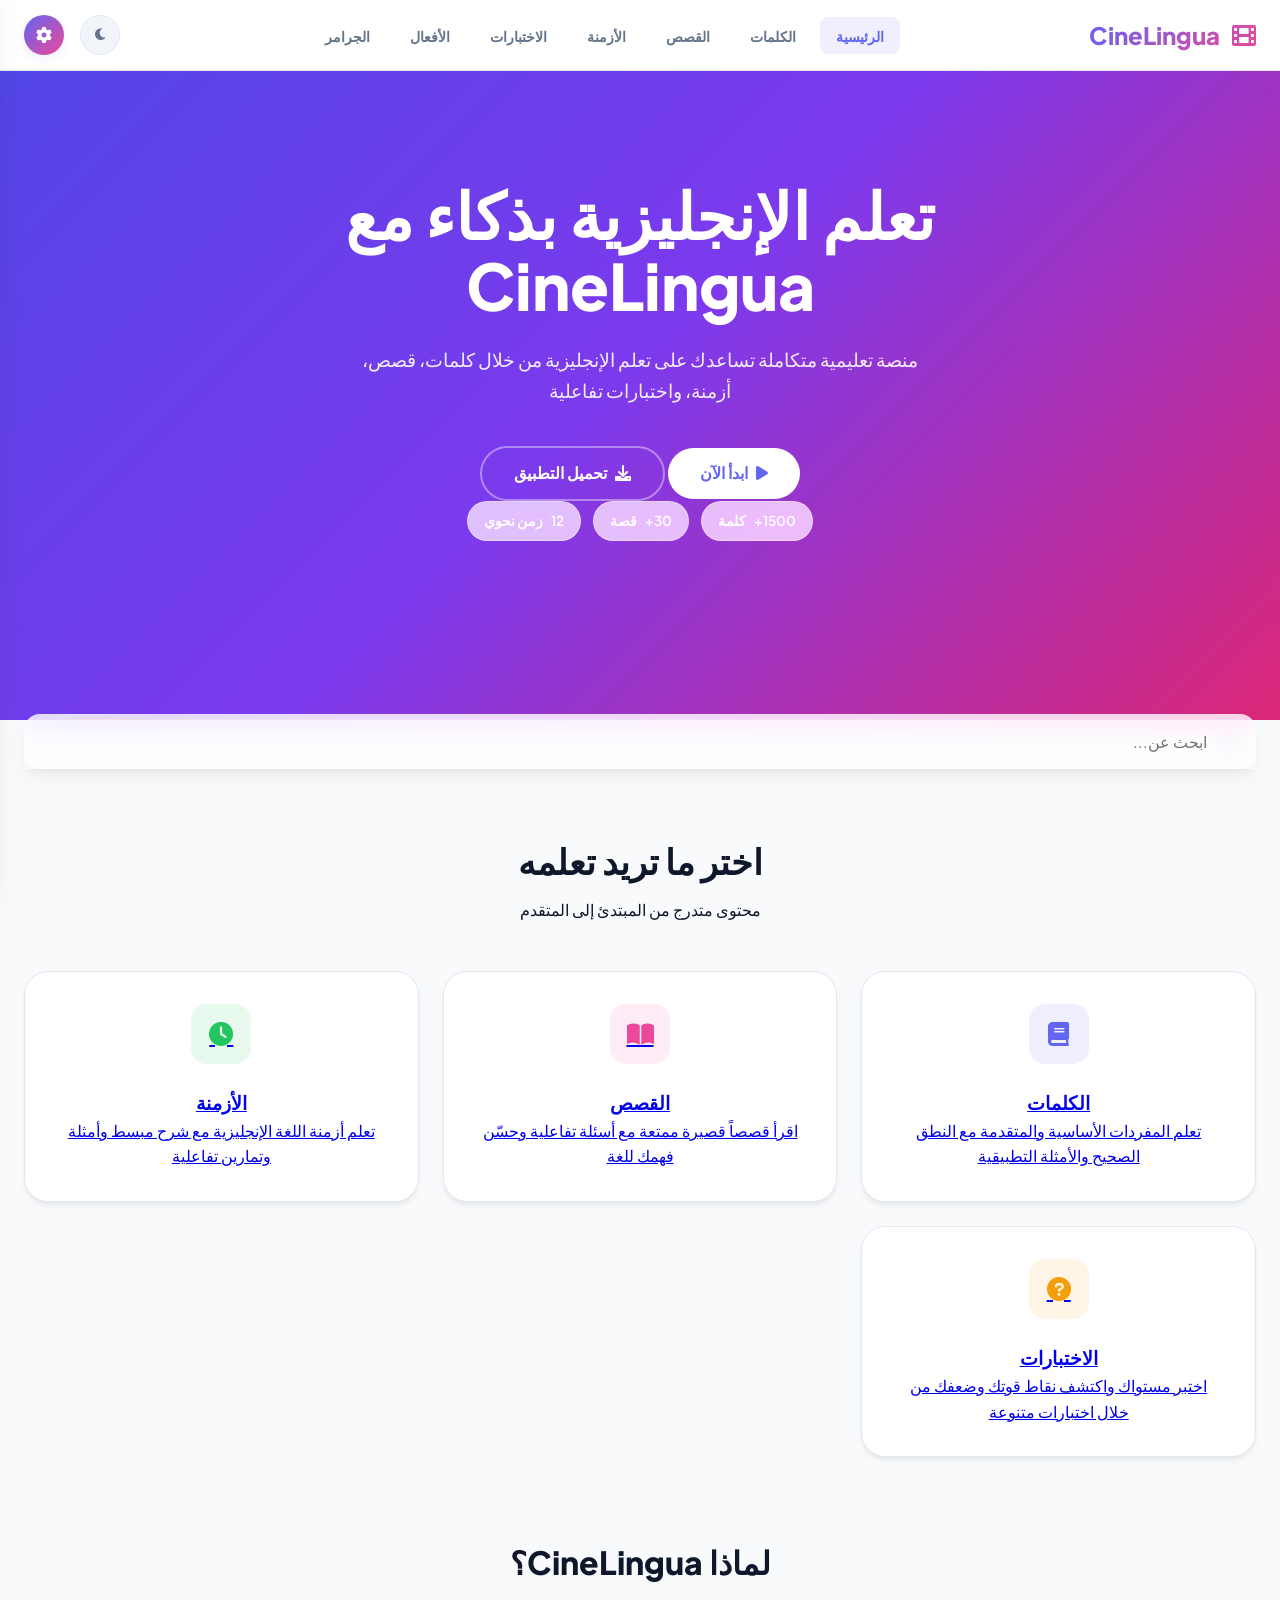
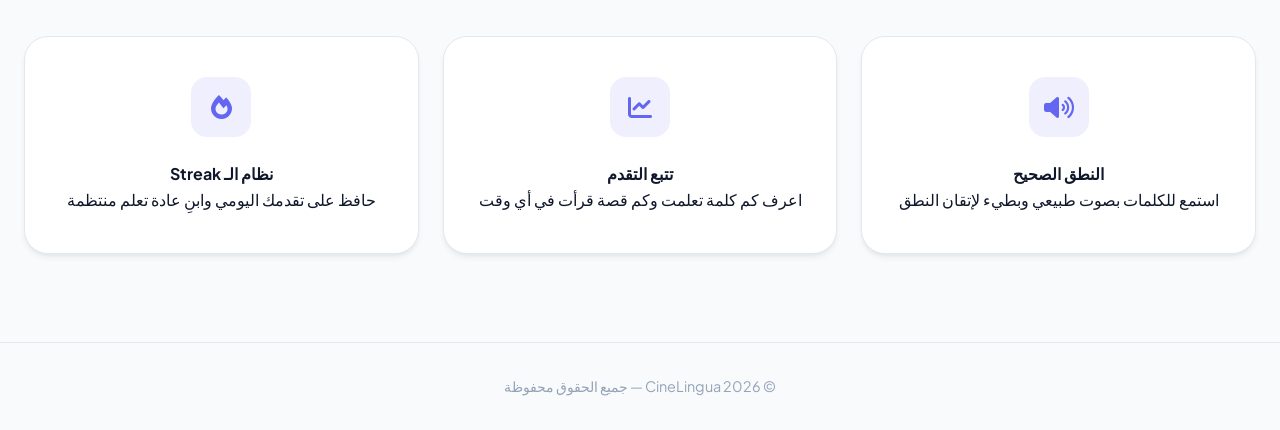
==== commit dc5a12bc: "Comprehensive overhaul of CineLingua platform - Centralized UI logic and state management in core.js" ====
--- a/index.html
+++ b/index.html
@@ -10,843 +10,268 @@
     <meta name="apple-mobile-web-app-status-bar-style" content="black-translucent">
     <meta name="apple-mobile-web-app-title" content="CineLingua">
     <link rel="apple-touch-icon" href="https://i.postimg.cc/J4xdc62M/20260305-233826.png">
-    <meta property="og:title" content="CineLingua | تعلم الإنجليزية بذكاء">
-    <meta property="og:description" content="منصة تعليمية متكاملة">
-    <meta property="og:image" content="https://i.postimg.cc/J4xdc62M/20260305-233826.png">
-    <meta property="og:url" content="https://riad325r-maker.github.io/cine-lingua.-/">
-    <meta property="og:type" content="website">
+
     <link rel="stylesheet" href="https://cdnjs.cloudflare.com/ajax/libs/font-awesome/6.0.0/css/all.min.css">
     <link href="https://fonts.googleapis.com/css2?family=Plus+Jakarta+Sans:wght@300;400;500;600;700;800&display=swap" rel="stylesheet">
     <link href="https://unpkg.com/aos@2.3.1/dist/aos.css" rel="stylesheet">
-    <style>
-        * { margin: 0; padding: 0; box-sizing: border-box; }
-        :root {
-            --primary: #6366f1; --secondary: #ec4899;
-            --border: #e2e8f0; --shadow: 0 4px 6px -1px rgba(0,0,0,0.08);
-            --shadow-lg: 0 10px 25px -5px rgba(0,0,0,0.12);
-            --bg-primary: #f8fafc; --bg-card: #ffffff; --bg-secondary: #f1f5f9;
-            --text-primary: #0f172a; --text-secondary: #64748b;
-        }
-        [data-theme="dark"] {
-            --border: #334155; --bg-primary: #0f172a; --bg-card: #1e293b;
-            --bg-secondary: #334155; --text-primary: #f8fafc; --text-secondary: #cbd5e1;
-        }
-        body { background-color: var(--bg-primary); color: var(--text-primary); font-family: 'Plus Jakarta Sans', sans-serif; transition: background 0.3s, color 0.3s; }
-
-        /* ===== INSTALL BANNER ===== */
-        .install-banner { position: fixed; bottom: 20px; left: 20px; right: 20px; max-width: 400px; margin: 0 auto; background: var(--bg-card); border-radius: 1rem; padding: 1rem; box-shadow: var(--shadow-lg); border: 2px solid var(--primary); display: none; align-items: center; gap: 1rem; z-index: 2000; animation: slideUp 0.3s ease; direction: rtl; }
-        @keyframes slideUp { from { transform: translateY(100px); opacity: 0; } to { transform: translateY(0); opacity: 1; } }
-        .install-banner.show { display: flex; }
-        .install-icon { width: 48px; height: 48px; border-radius: 12px; display: flex; align-items: center; justify-content: center; flex-shrink: 0; overflow: hidden; background: white; padding: 4px; border: 2px solid var(--border); }
-        .install-icon img { width: 100%; height: 100%; object-fit: contain; border-radius: 8px; }
-        .install-content { flex-grow: 1; }
-        .install-content h4 { font-size: 1rem; margin-bottom: 0.25rem; color: var(--text-primary); }
-        .install-content p { font-size: 0.85rem; color: var(--text-secondary); }
-        .install-close { background: none; border: none; color: var(--text-secondary); cursor: pointer; font-size: 1.1rem; padding: 0.5rem; }
-        .install-btn { background: linear-gradient(135deg, var(--primary), var(--secondary)); color: white; border: none; padding: 0.5rem 1rem; border-radius: 2rem; font-weight: 600; font-size: 0.85rem; cursor: pointer; white-space: nowrap; margin-left: 0.5rem; font-family: inherit; }
-
-        /* ===== NOTIF ===== */
-        .notif-overlay { position: fixed; inset: 0; background: rgba(0,0,0,0.55); z-index: 9997; display: none; backdrop-filter: blur(2px); }
-        .notif-overlay.show { display: block; }
-        @keyframes popIn { from { transform: translate(-50%,-50%) scale(0.85); opacity:0; } to { transform: translate(-50%,-50%) scale(1); opacity:1; } }
-        .notif-prompt { position: fixed; top: 50%; left: 50%; transform: translate(-50%,-50%) scale(0.9); background: var(--bg-card); border-radius: 1.75rem; padding: 2.25rem 2rem; z-index: 9998; display: none; flex-direction: column; align-items: center; text-align: center; gap: 1.25rem; width: calc(100% - 3rem); max-width: 320px; box-shadow: 0 25px 60px rgba(0,0,0,0.25); direction: rtl; }
-        .notif-prompt.show { display: flex; animation: popIn 0.35s cubic-bezier(0.34,1.56,0.64,1) forwards; }
-        .notif-prompt-icon { font-size: 3.5rem; line-height: 1; }
-        .notif-prompt-title { font-size: 1.15rem; font-weight: 800; color: var(--text-primary); }
-        .notif-prompt-sub { font-size: 0.85rem; color: var(--text-secondary); line-height: 1.6; }
-        .notif-allow-btn { width: 100%; background: linear-gradient(135deg, var(--primary), var(--secondary)); color: white; border: none; padding: 0.9rem; border-radius: 2rem; font-weight: 700; cursor: pointer; font-size: 1rem; font-family: inherit; box-shadow: 0 4px 15px rgba(99,102,241,0.4); }
-        .notif-deny-btn { background: none; border: none; color: #94a3b8; cursor: pointer; font-size: 0.85rem; font-family: inherit; }
-        .notif-blocked { position: fixed; top: 50%; left: 50%; transform: translate(-50%,-50%) scale(0.9); background: var(--bg-card); border-radius: 1.75rem; padding: 2rem 1.75rem; z-index: 9998; display: none; flex-direction: column; align-items: center; text-align: center; gap: 1rem; width: calc(100% - 3rem); max-width: 320px; box-shadow: 0 25px 60px rgba(0,0,0,0.25); direction: rtl; }
-        .notif-blocked.show { display: flex; animation: popIn 0.35s cubic-bezier(0.34,1.56,0.64,1) forwards; }
-        .notif-blocked-icon { font-size: 3rem; }
-        .notif-blocked-title { font-size: 1.1rem; font-weight: 800; color: var(--text-primary); }
-        .notif-blocked-steps { background: var(--bg-secondary); border-radius: 1rem; padding: 1rem; text-align: right; width: 100%; font-size: 0.82rem; color: var(--text-secondary); line-height: 2; }
-        .notif-blocked-steps b { color: var(--text-primary); }
-        .notif-blocked-close { background: linear-gradient(135deg, var(--primary), var(--secondary)); color: white; border: none; padding: 0.8rem; border-radius: 2rem; font-weight: 700; cursor: pointer; font-size: 0.9rem; font-family: inherit; width: 100%; }
-
-        /* ===== NAVBAR ===== */
-        .navbar { background: var(--bg-card); box-shadow: 0 1px 0 var(--border); position: fixed; width: 100%; top: 0; z-index: 1000; }
-        .nav-container { max-width: 1200px; margin: 0 auto; padding: 0.9rem 2rem; display: flex; justify-content: space-between; align-items: center; }
-        .logo { display: flex; align-items: center; gap: 0.5rem; font-size: 1.45rem; font-weight: 800; background: linear-gradient(135deg, var(--primary), var(--secondary)); -webkit-background-clip: text; -webkit-text-fill-color: transparent; text-decoration: none; }
-        .nav-menu { display: flex; gap: 0.25rem; list-style: none; }
-        .nav-menu a { text-decoration: none; color: var(--text-secondary); font-weight: 500; padding: 0.5rem 0.9rem; border-radius: 0.6rem; transition: all 0.2s; font-size: 0.9rem; }
-        .nav-menu a:hover, .nav-menu a.active { color: var(--primary); background: rgba(99,102,241,0.08); }
-        .nav-right { display: flex; align-items: center; gap: 0.75rem; }
-        .theme-toggle { display: flex; background: var(--bg-secondary); padding: 0.2rem; border-radius: 2rem; }
-        .theme-btn { padding: 0.4rem 0.8rem; border: none; background: transparent; border-radius: 2rem; cursor: pointer; color: var(--text-secondary); transition: all 0.2s; font-size: 0.85rem; }
-        .theme-btn.active { background: var(--primary); color: white; }
-        .menu-toggle { background: none; border: none; font-size: 1.5rem; color: var(--primary); cursor: pointer; display: none; }
-        @media (max-width: 768px) {
-            .menu-toggle { display: block; }
-            .nav-menu { display: none; position: absolute; top: 100%; right: 0; left: 0; background: var(--bg-card); flex-direction: column; padding: 0.75rem; gap: 0.2rem; box-shadow: 0 10px 25px rgba(0,0,0,0.1); border-bottom: 1px solid var(--border); }
-            .nav-menu.show { display: flex; }
-            .nav-menu a { padding: 0.75rem 1rem; display: block; }
-        }
-
-        /* ===== SETTINGS BUTTON ===== */
-        .settings-btn {
-            width: 36px; height: 36px; border-radius: 50%;
-            background: linear-gradient(135deg, var(--primary), var(--secondary));
-            border: none; color: white; cursor: pointer;
-            display: flex; align-items: center; justify-content: center;
-            font-size: 0.95rem; transition: all 0.3s cubic-bezier(0.34,1.56,0.64,1);
-            box-shadow: 0 2px 10px rgba(99,102,241,0.4); flex-shrink: 0;
-        }
-        .settings-btn:hover { transform: rotate(90deg) scale(1.1); box-shadow: 0 4px 18px rgba(99,102,241,0.55); }
-
-        /* ===== SETTINGS PANEL ===== */
-        .settings-overlay { position: fixed; inset: 0; background: rgba(0,0,0,0.45); z-index: 9990; display: none; backdrop-filter: blur(4px); }
-        .settings-overlay.show { display: block; }
-        .settings-panel { position: fixed; top: 0; right: 0; z-index: 9991; width: 300px; max-width: 92vw; height: 100vh; background: var(--bg-card); display: flex; flex-direction: column; transform: translateX(110%); transition: transform 0.35s cubic-bezier(0.4,0,0.2,1); overflow: hidden; }
-        .settings-panel.show { transform: translateX(0); }
-        .settings-header { padding: 1.4rem 1.5rem; background: linear-gradient(135deg, var(--primary), var(--secondary)); color: white; display: flex; align-items: center; justify-content: space-between; flex-shrink: 0; }
-        .settings-header-left { display: flex; align-items: center; gap: 0.85rem; }
-        .settings-header-icon { width: 40px; height: 40px; border-radius: 0.65rem; background: rgba(255,255,255,0.2); display: flex; align-items: center; justify-content: center; font-size: 1.1rem; }
-        .settings-header-title { font-size: 1.05rem; font-weight: 800; }
-        .settings-header-sub { font-size: 0.72rem; opacity: 0.75; margin-top: 1px; }
-        .settings-close { width: 30px; height: 30px; border-radius: 50%; background: rgba(255,255,255,0.2); border: none; color: white; cursor: pointer; display: flex; align-items: center; justify-content: center; font-size: 0.85rem; transition: all 0.2s; }
-        .settings-close:hover { background: rgba(255,255,255,0.35); transform: rotate(90deg); }
-        .settings-body { flex: 1; overflow-y: auto; padding: 1.25rem; display: flex; flex-direction: column; gap: 1.4rem; }
-        .settings-section { display: flex; flex-direction: column; gap: 0.65rem; }
-        .settings-section-title { display: flex; align-items: center; gap: 0.5rem; font-size: 0.72rem; font-weight: 700; text-transform: uppercase; letter-spacing: 0.07em; color: var(--text-secondary); }
-        .settings-section-title i { color: var(--primary); }
-
-        /* Theme row */
-        .settings-theme-row { display: grid; grid-template-columns: 1fr 1fr; gap: 0.65rem; }
-        .settings-theme-btn { display: flex; flex-direction: column; align-items: center; gap: 0.5rem; padding: 0.85rem 0.5rem; border-radius: 0.9rem; border: 2px solid var(--border); background: var(--bg-secondary); cursor: pointer; font-size: 0.82rem; font-weight: 600; color: var(--text-secondary); font-family: inherit; position: relative; transition: all 0.2s; }
-        .settings-theme-btn:hover { border-color: rgba(99,102,241,0.4); color: var(--primary); }
-        .settings-theme-btn.active { border-color: var(--primary); background: rgba(99,102,241,0.08); color: var(--primary); }
-        .settings-theme-btn.active::after { content: '✓'; position: absolute; top: 6px; left: 8px; font-size: 0.65rem; font-weight: 800; width: 16px; height: 16px; background: var(--primary); color: white; border-radius: 50%; display: flex; align-items: center; justify-content: center; line-height: 16px; text-align: center; }
-        .theme-preview { width: 100%; height: 48px; border-radius: 0.5rem; overflow: hidden; display: flex; flex-direction: column; gap: 3px; padding: 5px; border: 1px solid rgba(0,0,0,0.07); }
-        .theme-preview.light { background: #f8fafc; }
-        .theme-preview.dark { background: #0f172a; }
-        .theme-preview .p-bar { height: 6px; border-radius: 3px; background: linear-gradient(90deg,#6366f1,#ec4899); }
-        .theme-preview .p-card { height: 7px; border-radius: 3px; }
-        .theme-preview.light .p-card { background: white; border: 1px solid #e2e8f0; }
-        .theme-preview.dark .p-card { background: #1e293b; border: 1px solid #334155; }
-        .theme-preview .p-card.short { width: 65%; }
-
-        /* Lang row */
-        .settings-lang-row { display: flex; flex-direction: column; gap: 0.5rem; }
-        .settings-lang-btn { display: flex; align-items: center; gap: 0.85rem; padding: 0.9rem 1rem; border-radius: 0.85rem; border: 2px solid var(--border); background: var(--bg-secondary); cursor: pointer; font-family: inherit; width: 100%; color: var(--text-primary); transition: all 0.2s; }
-        .settings-lang-btn:hover { border-color: rgba(99,102,241,0.4); }
-        .settings-lang-btn.active { border-color: var(--primary); background: rgba(99,102,241,0.08); }
-        .lang-flag { font-size: 1.4rem; flex-shrink: 0; }
-        .lang-info { display: flex; flex-direction: column; flex: 1; gap: 1px; }
-        .lang-name { font-size: 0.9rem; font-weight: 700; }
-        .lang-sub { font-size: 0.72rem; color: var(--text-secondary); }
-        .lang-check { color: var(--primary); font-size: 0.85rem; opacity: 0; transition: opacity 0.2s; }
-        .settings-lang-btn.active .lang-check { opacity: 1; }
-
-        /* Notif card */
-        .settings-notif-card { background: var(--bg-secondary); border: 1.5px solid var(--border); border-radius: 0.9rem; overflow: hidden; }
-        .settings-notif-top { display: flex; align-items: center; justify-content: space-between; padding: 0.85rem 1rem; border-bottom: 1px solid var(--border); }
-        .settings-notif-label { font-size: 0.88rem; font-weight: 600; color: var(--text-primary); }
-        .notif-badge { font-size: 0.72rem; font-weight: 700; padding: 0.25rem 0.65rem; border-radius: 2rem; }
-        .notif-badge.granted { background: rgba(34,197,94,0.12); color: #16a34a; }
-        .notif-badge.denied { background: rgba(239,68,68,0.12); color: #dc2626; }
-        .notif-badge.default { background: rgba(99,102,241,0.12); color: var(--primary); }
-        .notif-action-btn { width: 100%; padding: 0.85rem 1rem; border: none; background: linear-gradient(135deg, var(--primary), var(--secondary)); color: white; font-weight: 700; font-size: 0.88rem; cursor: pointer; font-family: inherit; display: flex; align-items: center; justify-content: center; gap: 0.5rem; transition: opacity 0.2s; }
-        .notif-action-btn:disabled { opacity: 0.5; cursor: not-allowed; background: var(--bg-secondary); color: var(--text-secondary); }
-
-        .settings-footer { padding: 1rem 1.5rem; border-top: 1px solid var(--border); text-align: center; font-size: 0.75rem; color: var(--text-secondary); flex-shrink: 0; }
-
-        /* ===== HERO ===== */
-        .hero { min-height: 82vh; display: flex; align-items: center; justify-content: center; text-align: center; background: linear-gradient(135deg, #4f46e5 0%, #7c3aed 50%, #db2777 100%); color: white; margin-top: 58px; padding: 4rem 2rem; position: relative; overflow: hidden; }
-        .hero::before { content: ''; position: absolute; inset: 0; background: url("data:image/svg+xml,%3Csvg width='60' height='60' viewBox='0 0 60 60' xmlns='http://www.w3.org/2000/svg'%3E%3Cg fill='none' fill-rule='evenodd'%3E%3Cg fill='%23ffffff' fill-opacity='0.04'%3E%3Ccircle cx='30' cy='30' r='2'/%3E%3C/g%3E%3C/g%3E%3C/svg%3E"); pointer-events: none; }
-        .hero-content { position: relative; z-index: 1; max-width: 700px; }
-        .hero-label { display: inline-flex; align-items: center; gap: 0.5rem; background: rgba(255,255,255,0.15); border: 1px solid rgba(255,255,255,0.25); color: white; padding: 0.4rem 1rem; border-radius: 100px; font-size: 0.82rem; font-weight: 600; margin-bottom: 1.5rem; backdrop-filter: blur(10px); }
-        .hero h1 { font-size: clamp(2rem, 5vw, 3.5rem); font-weight: 800; margin-bottom: 1rem; line-height: 1.2; }
-        .hero p { font-size: 1.1rem; max-width: 560px; margin: 0 auto 2rem; opacity: 0.88; line-height: 1.7; }
-        .hero-buttons { display: flex; gap: 0.85rem; justify-content: center; margin-bottom: 3rem; flex-wrap: wrap; }
-        .btn { padding: 0.75rem 1.8rem; border-radius: 3rem; text-decoration: none; font-weight: 700; transition: all 0.3s; display: inline-flex; align-items: center; gap: 0.5rem; font-size: 0.95rem; font-family: inherit; }
-        .btn-primary { background: white; color: var(--primary); border: 2px solid white; }
-        .btn-outline { border: 2px solid rgba(255,255,255,0.6); color: white; background: transparent; }
-        .btn-outline:hover { background: rgba(255,255,255,0.15); }
-        .hero-stats { display: flex; gap: 2rem; justify-content: center; flex-wrap: wrap; }
-        .hero-stat .stat-number { font-size: 2rem; font-weight: 800; display: block; line-height: 1; }
-        .hero-stat .stat-label { font-size: 0.85rem; opacity: 0.8; margin-top: 0.2rem; }
-
-        /* ===== PROGRESS BANNER ===== */
-        .progress-banner { max-width: 1200px; margin: 2rem auto 0; padding: 0 2rem; display: none; }
-        .progress-banner.show { display: block; }
-        .progress-card { background: linear-gradient(135deg, var(--primary), #7c3aed); border-radius: 1.25rem; padding: 1.5rem 2rem; color: white; display: flex; align-items: center; justify-content: space-between; flex-wrap: wrap; gap: 1rem; }
-        .progress-card-left { display: flex; align-items: center; gap: 1rem; }
-        .progress-avatar { width: 52px; height: 52px; border-radius: 50%; background: rgba(255,255,255,0.2); border: 2px solid rgba(255,255,255,0.35); display: flex; align-items: center; justify-content: center; font-size: 1.4rem; }
-        .progress-greeting h3 { font-size: 1.1rem; font-weight: 700; margin-bottom: 0.2rem; }
-        .progress-greeting p { font-size: 0.85rem; opacity: 0.85; }
-        .progress-stats { display: flex; gap: 1.5rem; flex-wrap: wrap; }
-        .progress-stat { text-align: center; }
-        .progress-stat .p-val { font-size: 1.6rem; font-weight: 800; display: block; line-height: 1; }
-        .progress-stat .p-lbl { font-size: 0.75rem; opacity: 0.8; }
-        .progress-divider { width: 1px; height: 40px; background: rgba(255,255,255,0.2); }
-        .progress-cta { background: white; color: var(--primary); border: none; padding: 0.65rem 1.4rem; border-radius: 2rem; font-weight: 700; font-family: inherit; font-size: 0.88rem; transition: all 0.2s; text-decoration: none; display: inline-flex; align-items: center; gap: 0.4rem; white-space: nowrap; }
-
-        /* ===== MENU SECTION ===== */
-        .menu-section { max-width: 1200px; margin: 4rem auto; padding: 0 2rem; }
-        .section-header { text-align: center; margin-bottom: 2.5rem; }
-        .section-header h2 { font-size: 2.2rem; font-weight: 800; margin-bottom: 0.5rem; background: linear-gradient(135deg, var(--primary), var(--secondary)); -webkit-background-clip: text; -webkit-text-fill-color: transparent; }
-        .section-header p { color: var(--text-secondary); font-size: 1rem; }
-        .menu-grid { display: grid; grid-template-columns: repeat(auto-fit, minmax(260px, 1fr)); gap: 1.5rem; }
-        .menu-card { background: var(--bg-card); border-radius: 1.4rem; padding: 2rem 1.5rem; text-align: center; box-shadow: var(--shadow); transition: all 0.3s; border: 2px solid transparent; text-decoration: none; color: inherit; display: flex; flex-direction: column; position: relative; overflow: hidden; }
-        .menu-card::after { content: ''; position: absolute; bottom: 0; left: 0; right: 0; height: 3px; background: linear-gradient(90deg, var(--primary), var(--secondary)); transform: scaleX(0); transition: transform 0.3s ease; }
-        .menu-card:hover { transform: translateY(-8px); border-color: rgba(99,102,241,0.25); box-shadow: var(--shadow-lg); }
-        .menu-card:hover::after { transform: scaleX(1); }
-        .menu-icon { width: 80px; height: 80px; border-radius: 50%; background: linear-gradient(135deg, var(--primary), var(--secondary)); display: flex; align-items: center; justify-content: center; margin: 0 auto 1.1rem; font-size: 2rem; color: white; box-shadow: 0 8px 20px rgba(99,102,241,0.3); }
-        .menu-card h3 { font-size: 1.6rem; font-weight: 800; margin-bottom: 0.5rem; color: var(--primary); }
-        .menu-card p { color: var(--text-secondary); margin-bottom: 1.2rem; line-height: 1.6; font-size: 0.95rem; flex-grow: 1; }
-        .card-progress { margin-bottom: 1rem; }
-        .card-progress-bar { height: 5px; background: var(--bg-secondary); border-radius: 100px; overflow: hidden; margin-bottom: 0.35rem; }
-        .card-progress-fill { height: 100%; border-radius: 100px; background: linear-gradient(90deg, var(--primary), var(--secondary)); transition: width 0.8s ease; }
-        .card-progress-label { font-size: 0.75rem; color: var(--text-secondary); text-align: right; }
-        .menu-stats { display: flex; justify-content: center; gap: 1rem; padding-top: 1rem; border-top: 1px solid var(--border); flex-wrap: wrap; }
-        .menu-stats span { display: flex; align-items: center; gap: 0.4rem; color: var(--text-secondary); font-size: 0.85rem; }
-        .menu-stats i { color: var(--primary); font-size: 0.85rem; }
-
-        /* ===== DOWNLOAD BANNER ===== */
-        .download-banner { max-width: 1200px; margin: 3rem auto; padding: 0 2rem; }
-        .download-banner-card { background: linear-gradient(135deg, var(--primary), var(--secondary)); border-radius: 2rem; padding: 2.5rem; color: white; display: flex; align-items: center; justify-content: space-between; flex-wrap: wrap; gap: 2rem; box-shadow: var(--shadow-lg); }
-        .download-banner-content { flex: 1; min-width: 250px; }
-        .download-banner-content h3 { font-size: 1.8rem; font-weight: 800; margin-bottom: 0.5rem; }
-        .download-banner-content p { opacity: 0.9; margin-bottom: 1rem; }
-        .download-banner-stats { display: flex; gap: 2rem; flex-wrap: wrap; }
-        .download-banner-stat .stat { font-size: 1.5rem; font-weight: 800; display: block; }
-        .download-banner-stat .label { font-size: 0.8rem; opacity: 0.8; }
-        .download-banner-btn { background: white; color: var(--primary); padding: 1rem 2.5rem; border-radius: 100px; text-decoration: none; font-weight: 700; font-size: 1.1rem; display: inline-flex; align-items: center; gap: 0.8rem; transition: all 0.3s; }
-
-        /* ===== FEATURES ===== */
-        .features-section { max-width: 1200px; margin: 4rem auto; padding: 0 2rem; }
-        .features-grid { display: grid; grid-template-columns: repeat(auto-fit, minmax(230px, 1fr)); gap: 1.25rem; }
-        .feature-card { background: var(--bg-card); padding: 1.75rem; border-radius: 1.2rem; text-align: center; box-shadow: var(--shadow); transition: all 0.3s; border: 1px solid var(--border); }
-        .feature-card:hover { transform: translateY(-4px); box-shadow: var(--shadow-lg); }
-        .feature-icon { width: 56px; height: 56px; border-radius: 14px; background: rgba(99,102,241,0.1); display: flex; align-items: center; justify-content: center; margin: 0 auto 1rem; font-size: 1.4rem; color: var(--primary); }
-        .feature-card h3 { font-size: 1.05rem; font-weight: 700; margin-bottom: 0.4rem; }
-        .feature-card p { color: var(--text-secondary); font-size: 0.88rem; line-height: 1.6; }
-
-        /* ===== CTA ===== */
-        .cta-section { max-width: 1200px; margin: 4rem auto; padding: 0 2rem; text-align: center; }
-        .cta-card { background: var(--bg-card); border-radius: 2rem; padding: 3rem; border: 2px solid var(--border); }
-        .cta-card h2 { font-size: 2rem; margin-bottom: 1rem; background: linear-gradient(135deg, var(--primary), var(--secondary)); -webkit-background-clip: text; -webkit-text-fill-color: transparent; }
-        .cta-buttons { display: flex; gap: 1rem; justify-content: center; flex-wrap: wrap; margin-top: 2rem; }
-        .cta-btn { padding: 1rem 2rem; border-radius: 100px; text-decoration: none; font-weight: 600; display: inline-flex; align-items: center; gap: 0.5rem; transition: all 0.3s; }
-        .cta-btn-primary { background: linear-gradient(135deg, var(--primary), var(--secondary)); color: white; }
-        .cta-btn-secondary { background: var(--bg-secondary); color: var(--text-primary); border: 2px solid var(--border); }
-        .footer { background: var(--bg-card); border-top: 1px solid var(--border); text-align: center; padding: 1.75rem 2rem; margin-top: 4rem; color: var(--text-secondary); font-size: 0.88rem; }
-        @keyframes pulse-dot { 0%,100%{opacity:1;transform:scale(1)} 50%{opacity:.5;transform:scale(1.3)} }
-        .live-dot { width:8px;height:8px;border-radius:50%;background:#22c55e;display:inline-block;animation:pulse-dot 1.8s ease-in-out infinite;margin-left:4px;vertical-align:middle; }
-    </style>
+    <link rel="stylesheet" href="style.css">
 </head>
 <body>
 
-    <!-- INSTALL BANNER -->
-    <div class="install-banner" id="installBanner">
-        <div class="install-icon"><img src="https://i.postimg.cc/J4xdc62M/20260305-233826.png" alt="CineLingua"></div>
-        <div class="install-content">
-            <h4 id="ib-title">ثبّت تطبيق CineLingua</h4>
-            <p id="ib-desc">تعلم الإنجليزية بسهولة من شاشتك الرئيسية</p>
-        </div>
-        <button class="install-btn" id="installBtn"><i class="fas fa-download"></i> <span id="ib-btn">تثبيت</span></button>
-        <button class="install-close" id="installClose"><i class="fas fa-times"></i></button>
-    </div>
-
-    <div class="notif-overlay" id="notifOverlay"></div>
-    <div class="notif-prompt" id="notifPrompt">
-        <div class="notif-prompt-icon">🔔</div>
-        <div class="notif-prompt-title" id="np-title">تفعيل الإشعارات</div>
-        <div class="notif-prompt-sub" id="np-sub">سنذكّرك يومياً بجلسة تعلمك حتى تبني عادة منتظمة</div>
-        <button class="notif-allow-btn" id="allowNotif"> السماح بالإشعارات</button>
-        <button class="notif-deny-btn" id="denyNotif">لاحقاً</button>
-    </div>
-    <div class="notif-blocked" id="notifBlocked">
-        <div class="notif-blocked-icon">🔕</div>
-        <div class="notif-blocked-title" id="nb-title">الإشعارات محظورة</div>
-        <div class="notif-blocked-steps" id="nb-steps">
-            اضغط على 🔒 بجانب الرابط<br>
-            ابحث عن «الإشعارات»<br>
-            اضبطها على «السماح»
-        </div>
-        <button class="notif-blocked-close" id="notifBlockedClose">فهمت</button>
-    </div>
-
-    <!-- SETTINGS PANEL -->
-    <div class="settings-overlay" id="settingsOverlay" onclick="closeSettings()"></div>
-    <div class="settings-panel" id="settingsPanel">
-        <div class="settings-header">
-            <div class="settings-header-left">
-                <div class="settings-header-icon"><i class="fas fa-sliders-h"></i></div>
-                <div>
-                    <div class="settings-header-title" id="s-title">الإعدادات</div>
-                    <div class="settings-header-sub">CineLingua</div>
-                </div>
-            </div>
-            <button class="settings-close" onclick="closeSettings()"><i class="fas fa-times"></i></button>
-        </div>
-        <div class="settings-body">
-            <!-- Appearance -->
-            <div class="settings-section">
-                <div class="settings-section-title"><i class="fas fa-palette"></i> <span id="s-appearance">المظهر</span></div>
-                <div class="settings-theme-row">
-                    <button class="settings-theme-btn" id="btn-light" onclick="setTheme('light')">
-                        <div class="theme-preview light"><div class="p-bar"></div><div class="p-card"></div><div class="p-card short"></div></div>
-                        <i class="fas fa-sun"></i> <span id="s-light">فاتح</span>
-                    </button>
-                    <button class="settings-theme-btn" id="btn-dark" onclick="setTheme('dark')">
-                        <div class="theme-preview dark"><div class="p-bar"></div><div class="p-card"></div><div class="p-card short"></div></div>
-                        <i class="fas fa-moon"></i> <span id="s-dark">داكن</span>
-                    </button>
-                </div>
-            </div>
-            <!-- Language -->
-            <div class="settings-section">
-                <div class="settings-section-title"><i class="fas fa-globe"></i> <span id="s-lang">اللغة</span></div>
-                <div class="settings-lang-row">
-                    <button class="settings-lang-btn" id="lang-ar" onclick="setLang('ar')">
-                        <span class="lang-flag"></span>
-                        <div class="lang-info"><span class="lang-name">العربية</span><span class="lang-sub">Arabic</span></div>
-                        <i class="fas fa-check lang-check"></i>
-                    </button>
-                    <button class="settings-lang-btn" id="lang-en" onclick="setLang('en')">
-                        <span class="lang-flag"></span>
-                        <div class="lang-info"><span class="lang-name">English</span><span class="lang-sub">الإنجليزية</span></div>
-                        <i class="fas fa-check lang-check"></i>
-                    </button>
-                </div>
-            </div>
-            <!-- Notifications -->
-            <div class="settings-section">
-                <div class="settings-section-title"><i class="fas fa-bell"></i> <span id="s-notif">الإشعارات</span></div>
-                <div class="settings-notif-card">
-                    <div class="settings-notif-top">
-                        <span class="settings-notif-label" id="s-notif-status">حالة الإشعارات</span>
-                        <span class="notif-badge default" id="notifBadge">غير محددة</span>
-                    </div>
-                    <button class="notif-action-btn" id="notifActionBtn" onclick="requestNotifSettings()">
-                        <i class="fas fa-bell"></i> <span id="s-notif-btn">تفعيل الإشعارات</span>
-                    </button>
-                </div>
-            </div>
-        </div>
-        <div class="settings-footer">CineLingua • v2.0</div>
-    </div>
-
-    <!-- NAVBAR -->
-    <nav class="navbar">
-        <div class="nav-container">
-            <a class="logo" href="index.html"><i class="fas fa-film"></i> CineLingua</a>
-            <button class="menu-toggle" onclick="toggleMenu()"><i class="fas fa-bars"></i></button>
-            <ul class="nav-menu" id="navMenu">
-                <li><a href="index.html" class="active" id="nav-home">الرئيسية</a></li>
-                <li><a href="lessons.html" id="nav-lessons">الكلمات</a></li>
-                <li><a href="stories.html" id="nav-stories">القصص</a></li>
-                <li><a href="tenses.html" id="nav-tenses">الأزمنة</a></li>
-                <li><a href="quiz.html" id="nav-quiz">الاختبارات</a></li>
-                <li><a href="download.html" id="nav-download">تحميل التطبيق</a></li>
-            </ul>
-            <div class="nav-right">
-                <div class="theme-toggle">
-                    <button class="theme-btn active" onclick="setTheme('light')"><i class="fas fa-sun"></i></button>
-                    <button class="theme-btn" onclick="setTheme('dark')"><i class="fas fa-moon"></i></button>
-                </div>
-                <button class="settings-btn" onclick="openSettings()"><i class="fas fa-cog"></i></button>
-            </div>
-        </div>
-    </nav>
-
-    <!-- HERO -->
+    <!-- HERO SECTION -->
     <section class="hero">
         <div class="hero-content" data-aos="fade-up">
-            <div class="hero-label"><i class="fas fa-star"></i> <span id="hero-label">منصة تعلم الإنجليزية</span></div>
-            <h1 id="hero-title">تعلم الإنجليزية بذكاء مع CineLingua</h1>
-            <p id="hero-desc">منصة تعليمية متكاملة تساعدك على تعلم الإنجليزية من خلال كلمات، قصص، أزمنة، واختبارات تفاعلية</p>
+            <h1 data-i18n="heroTitle">تعلم الإنجليزية بذكاء مع CineLingua</h1>
+            <p data-i18n="heroDesc">منصة تعليمية متكاملة تساعدك على تعلم الإنجليزية من خلال كلمات، قصص، أزمنة، واختبارات تفاعلية</p>
             <div class="hero-buttons">
-                <a href="#menu" class="btn btn-primary"><i class="fas fa-play"></i> <span id="hero-start">ابدأ الآن</span></a>
-                <a href="download.html" class="btn btn-outline"><i class="fas fa-download"></i> <span id="hero-download">تحميل التطبيق</span></a>
-            </div>
-            <div class="hero-stats">
-                <div class="hero-stat"><span class="stat-number">1500+</span><span class="stat-label" id="stat-words">كلمة</span></div>
-                <div class="hero-stat"><span class="stat-number">30+</span><span class="stat-label" id="stat-stories">قصة</span></div>
-                <div class="hero-stat"><span class="stat-number">12</span><span class="stat-label" id="stat-tenses">زمن نحوي</span></div>
-                <div class="hero-stat"><span class="stat-number">6</span><span class="stat-label" id="stat-quizzes">أنواع اختبارات</span></div>
+                <a href="#menu" class="btn btn-white pulse"><i class="fas fa-play"></i> <span data-i18n="heroStart">ابدأ الآن</span></a>
+                <a href="download.html" class="btn btn-outline-white"><i class="fas fa-download"></i> <span data-i18n="heroDownload">تحميل التطبيق</span></a>
+            </div>
+            <div class="quick-stats" style="justify-content: center; background: transparent; border: none;">
+                <div class="quick-stat glass" style="color: white;"><span class="stat-number">1500+</span> <span data-i18n="statWords">كلمة</span></div>
+                <div class="quick-stat glass" style="color: white;"><span class="stat-number">30+</span> <span data-i18n="statStories">قصة</span></div>
+                <div class="quick-stat glass" style="color: white;"><span class="stat-number">12</span> <span data-i18n="statTenses">زمن</span></div>
             </div>
         </div>
     </section>
 
-    <!-- PROGRESS BANNER -->
-    <div class="progress-banner" id="progressBanner">
-        <div class="progress-card" data-aos="fade-up">
-            <div class="progress-card-left">
-                <div class="progress-avatar"><i class="fas fa-user-graduate"></i></div>
-                <div class="progress-greeting">
-                    <h3 id="greetingText">أهلاً بعودتك!</h3>
-                    <p id="greetingSubtext">واصل تقدمك من حيث توقفت</p>
-                </div>
-            </div>
-            <div class="progress-stats">
-                <div class="progress-stat"><span class="p-val" id="pb-learned">0</span><span class="p-lbl" id="pb-words-lbl">كلمة تعلمتها</span></div>
-                <div class="progress-divider"></div>
-                <div class="progress-stat"><span class="p-val" id="pb-quizzes">0</span><span class="p-lbl" id="pb-quiz-lbl">اختبار أكملته</span></div>
-                <div class="progress-divider"></div>
-                <div class="progress-stat"><span class="p-val" id="pb-stories">0</span><span class="p-lbl" id="pb-stories-lbl">قصة قرأتها</span></div>
-                <div class="progress-divider"></div>
-                <div class="progress-stat"><span class="p-val" id="pb-streak"><i class="fas fa-fire" style="font-size:1rem"></i> 0</span><span class="p-lbl" id="pb-streak-lbl">يوم متتالي</span></div>
-            </div>
-            <a href="lessons.html" class="progress-cta"><i class="fas fa-arrow-left"></i> <span id="progress-cta-txt">واصل التعلم</span></a>
+    <div class="container" style="margin-top: 0;">
+
+        <!-- GLOBAL SEARCH -->
+        <div style="margin-top: -30px; margin-bottom: 2rem; position: relative; z-index: 100;">
+            <div class="search-container" style="max-width: 100%; box-shadow: var(--shadow-md);">
+                <i class="fas fa-search search-icon"></i>
+                <input type="text" id="globalSearchInput" class="search-input glass" data-i18n-placeholder="search" placeholder="ابحث عن كلمات، قصص أو قواعد...">
+            </div>
+            <div id="searchResults" class="cl-card glass" style="display: none; position: absolute; top: 100%; left: 0; right: 0; margin-top: 0.5rem; max-height: 400px; overflow-y: auto; z-index: 101; padding: 0.5rem;"></div>
         </div>
+
+        <!-- DASHBOARD SECTION -->
+        <div id="dashboardSection" class="dashboard-card animate-slide-up" style="display: none;">
+            <div class="page-header" style="margin-bottom: 1.5rem;">
+                <div class="page-title-group">
+                    <h2 id="greetingText" style="font-size: 1.5rem; font-weight: 800;">أهلاً بعودتك!</h2>
+                    <p id="greetingSubtext" class="text-secondary" style="font-size: 0.9rem;">واصل تقدمك من حيث توقفت</p>
+                </div>
+                <div class="quick-stat glass" style="border-color: var(--warning);">
+                    <i class="fas fa-fire" style="color: var(--warning);"></i>
+                    <span id="pb-streak">0</span> <span data-i18n="streak">يوم</span>
+                </div>
+            </div>
+
+            <div class="dashboard-grid">
+                <div class="progress-item">
+                    <div class="progress-label">
+                        <span><i class="fas fa-book" style="color: var(--primary);"></i> <span data-i18n="lessons">الكلمات</span></span>
+                        <span id="words-pct">0%</span>
+                    </div>
+                    <div class="progress-bar-bg"><div id="words-progress" class="progress-bar-fill" style="width: 0%;"></div></div>
+                </div>
+                <div class="progress-item">
+                    <div class="progress-label">
+                        <span><i class="fas fa-book-open" style="color: var(--secondary);"></i> <span data-i18n="stories">القصص</span></span>
+                        <span id="stories-pct">0%</span>
+                    </div>
+                    <div class="progress-bar-bg"><div id="stories-progress" class="progress-bar-fill" style="width: 0%; background: linear-gradient(90deg, var(--secondary), #f472b6);"></div></div>
+                </div>
+                <div class="progress-item">
+                    <div class="progress-label">
+                        <span><i class="fas fa-check-double" style="color: var(--success);"></i> <span data-i18n="quiz">الاختبارات</span></span>
+                        <span id="quizzes-pct">0%</span>
+                    </div>
+                    <div class="progress-bar-bg"><div id="quizzes-progress" class="progress-bar-fill" style="width: 0%; background: linear-gradient(90deg, var(--success), #4ade80);"></div></div>
+                </div>
+                <div class="progress-item">
+                    <div class="progress-label">
+                        <span><i class="fas fa-scroll" style="color: var(--warning);"></i> <span data-i18n="grammar">الجرامر</span></span>
+                        <span id="grammar-pct">0%</span>
+                    </div>
+                    <div class="progress-bar-bg"><div id="grammar-progress" class="progress-bar-fill" style="width: 0%; background: linear-gradient(90deg, var(--warning), #fbbf24);"></div></div>
+                </div>
+            </div>
+
+            <div id="recentActivity" style="margin-top: 2rem; border-top: 1px solid var(--border); padding-top: 1.5rem;">
+                <h4 style="font-size: 0.9rem; font-weight: 800; margin-bottom: 1rem; display: flex; align-items: center; gap: 0.5rem;">
+                    <i class="fas fa-history" style="color: var(--primary);"></i> النشاط الأخير
+                </h4>
+                <div id="activityList" style="display: flex; flex-direction: column; gap: 0.75rem;">
+                    <p class="text-tertiary" style="font-size: 0.85rem;">لا يوجد نشاط مؤخراً. ابدأ التعلم الآن!</p>
+                </div>
+            </div>
+        </div>
+
+        <!-- MAIN MENU -->
+        <section id="menu" style="margin-top: 4rem;">
+            <div style="text-align: center; margin-bottom: 3rem;" data-aos="fade-up">
+                <h2 style="font-size: 2.2rem; font-weight: 800; margin-bottom: 0.5rem;" data-i18n="menuTitle">اختر ما تريد تعلمه</h2>
+                <p class="text-secondary" data-i18n="menuSub">محتوى متدرج من المبتدئ إلى المتقدم</p>
+            </div>
+
+            <div class="content-grid">
+                <a href="lessons.html" class="cl-card" data-aos="fade-up">
+                    <div style="padding: 2rem; text-align: center;">
+                        <div class="feature-icon"><i class="fas fa-book"></i></div>
+                        <h3 data-i18n="cardWordsTitle">الكلمات</h3>
+                        <p class="text-secondary" data-i18n="cardWordsDesc">تعلم المفردات الأساسية والمتقدمة مع النطق الصحيح</p>
+                    </div>
+                </a>
+                <a href="stories.html" class="cl-card" data-aos="fade-up" data-aos-delay="100">
+                    <div style="padding: 2rem; text-align: center;">
+                        <div class="feature-icon" style="background: var(--secondary-light); color: var(--secondary);"><i class="fas fa-book-open"></i></div>
+                        <h3 data-i18n="cardStoriesTitle">القصص</h3>
+                        <p class="text-secondary" data-i18n="cardStoriesDesc">اقرأ قصصاً قصيرة ممتعة مع أسئلة تفاعلية</p>
+                    </div>
+                </a>
+                <a href="tenses.html" class="cl-card" data-aos="fade-up" data-aos-delay="200">
+                    <div style="padding: 2rem; text-align: center;">
+                        <div class="feature-icon" style="background: var(--success-light); color: var(--success);"><i class="fas fa-clock"></i></div>
+                        <h3 data-i18n="cardTensesTitle">الأزمنة</h3>
+                        <p class="text-secondary" data-i18n="cardTensesDesc">تعلم أزمنة اللغة الإنجليزية مع شرح مبسط</p>
+                    </div>
+                </a>
+                <a href="quiz.html" class="cl-card" data-aos="fade-up" data-aos-delay="300">
+                    <div style="padding: 2rem; text-align: center;">
+                        <div class="feature-icon" style="background: var(--warning-light); color: var(--warning);"><i class="fas fa-question-circle"></i></div>
+                        <h3 data-i18n="cardQuizTitle">الاختبارات</h3>
+                        <p class="text-secondary" data-i18n="cardQuizDesc">اختبر مستواك واكتشف نقاط قوتك وضعفك</p>
+                    </div>
+                </a>
+            </div>
+        </section>
+
+        <!-- FEATURES -->
+        <section style="margin-top: 5rem;" data-aos="fade-up">
+            <div style="text-align: center; margin-bottom: 3rem;">
+                <h2 style="font-size: 2rem; font-weight: 800;" data-i18n="featTitle">لماذا CineLingua؟</h2>
+            </div>
+            <div class="content-grid">
+                <div class="feature-card cl-card">
+                    <div class="feature-icon"><i class="fas fa-volume-up"></i></div>
+                    <h4 data-i18n="f1Title">النطق الصحيح</h4>
+                    <p class="text-secondary" data-i18n="f1Desc">استمع للكلمات بصوت طبيعي وبطيء لإتقان النطق</p>
+                </div>
+                <div class="feature-card cl-card">
+                    <div class="feature-icon"><i class="fas fa-chart-line"></i></div>
+                    <h4 data-i18n="f2Title">تتبع التقدم</h4>
+                    <p class="text-secondary" data-i18n="f2Desc">اعرف كم كلمة تعلمت وكم قصة قرأت في أي وقت</p>
+                </div>
+                <div class="feature-card cl-card">
+                    <div class="feature-icon"><i class="fas fa-fire"></i></div>
+                    <h4 data-i18n="f4Title">نظام الـ Streak</h4>
+                    <p class="text-secondary" data-i18n="f4Desc">حافظ على تقدمك اليومي وابنِ عادة تعلم منتظمة</p>
+                </div>
+            </div>
+        </section>
     </div>
 
-    <!-- MENU -->
-    <section class="menu-section" id="menu">
-        <div class="section-header" data-aos="fade-up">
-            <h2 id="menu-title">اختر ما تريد تعلمه</h2>
-            <p id="menu-sub">محتوى متدرج من المبتدئ إلى المتقدم</p>
-        </div>
-        <div class="menu-grid">
-            <a href="lessons.html" class="menu-card" data-aos="fade-up">
-                <div class="menu-icon"><i class="fas fa-book"></i></div>
-                <h3 id="card-words-title">الكلمات</h3>
-                <p id="card-words-desc">تعلم المفردات الأساسية والمتقدمة مع النطق الصحيح والأمثلة التطبيقية</p>
-                <div class="card-progress"><div class="card-progress-bar"><div class="card-progress-fill" id="words-progress" style="width:0%"></div></div><div class="card-progress-label" id="words-progress-label">0 كلمة تعلمتها <span class="live-dot"></span></div></div>
-                <div class="menu-stats"><span><i class="fas fa-layer-group"></i> <span id="words-levels">3 مستويات</span></span><span><i class="fas fa-font"></i> 1500+ <span id="words-count">كلمة</span></span></div>
-            </a>
-            <a href="stories.html" class="menu-card" data-aos="fade-up" data-aos-delay="100">
-                <div class="menu-icon"><i class="fas fa-book-open"></i></div>
-                <h3 id="card-stories-title">القصص</h3>
-                <p id="card-stories-desc">اقرأ قصصاً قصيرة ممتعة مع أسئلة تفاعلية وحسّن فهمك للغة</p>
-                <div class="card-progress"><div class="card-progress-bar"><div class="card-progress-fill" id="stories-progress" style="width:0%"></div></div><div class="card-progress-label" id="stories-progress-label">0 قصة محفوظة <span class="live-dot"></span></div></div>
-                <div class="menu-stats"><span><i class="fas fa-layer-group"></i> 30 <span id="stories-count">قصة</span></span><span><i class="fas fa-question-circle"></i> <span id="stories-interactive">أسئلة تفاعلية</span></span></div>
-            </a>
-            <a href="tenses.html" class="menu-card" data-aos="fade-up" data-aos-delay="150">
-                <div class="menu-icon"><i class="fas fa-clock"></i></div>
-                <h3 id="card-tenses-title">الأزمنة</h3>
-                <p id="card-tenses-desc">تعلم أزمنة اللغة الإنجليزية مع شرح مبسط وأمثلة وتمارين تفاعلية</p>
-                <div class="card-progress"><div class="card-progress-bar"><div class="card-progress-fill" id="tenses-progress" style="width:0%"></div></div><div class="card-progress-label" id="tenses-progress-label">0 زمن محفوظ <span class="live-dot"></span></div></div>
-                <div class="menu-stats"><span><i class="fas fa-layer-group"></i> 12 <span id="tenses-count">زمن</span></span><span><i class="fas fa-tasks"></i> <span id="tenses-exercises">تمارين تفاعلية</span></span></div>
-            </a>
-            <a href="quiz.html" class="menu-card" data-aos="fade-up" data-aos-delay="200">
-                <div class="menu-icon"><i class="fas fa-question-circle"></i></div>
-                <h3 id="card-quiz-title">الاختبارات</h3>
-                <p id="card-quiz-desc">اختبر مستواك واكتشف نقاط قوتك وضعفك من خلال اختبارات متنوعة</p>
-                <div class="card-progress"><div class="card-progress-bar"><div class="card-progress-fill" id="quizzes-progress" style="width:0%"></div></div><div class="card-progress-label" id="quizzes-progress-label">0 اختبار أكملته <span class="live-dot"></span></div></div>
-                <div class="menu-stats"><span><i class="fas fa-layer-group"></i> 6 <span id="quiz-count">اختبارات</span></span><span><i class="fas fa-chart-line"></i> <span id="quiz-analysis">تحليل النتائج</span></span></div>
-            </a>
-        </div>
-    </section>
-
-    <!-- DOWNLOAD BANNER -->
-    <section class="download-banner" data-aos="fade-up">
-        <div class="download-banner-card">
-            <div class="download-banner-content">
-                <h3 id="dl-title">حمّل تطبيق CineLingua</h3>
-                <p id="dl-sub">نسخة أندرويد APK</p>
-                <div class="download-banner-stats">
-                    <div class="download-banner-stat"><span class="stat">3.2 MB</span><span class="label" id="dl-size">حجم الملف</span></div>
-                    <div class="download-banner-stat"><span class="stat">1.0.0</span><span class="label" id="dl-ver">الإصدار</span></div>
-                    <div class="download-banner-stat"><span class="stat">5.0+</span><span class="label" id="dl-android">أندرويد</span></div>
-                </div>
-            </div>
-            <a href="download.html" class="download-banner-btn"><i class="fas fa-download"></i> <span id="dl-btn">صفحة التحميل</span></a>
-        </div>
-    </section>
-
-    <!-- FEATURES -->
-    <section class="features-section" id="features">
-        <div class="section-header" data-aos="fade-up">
-            <h2 id="feat-title">لماذا CineLingua؟</h2>
-            <p id="feat-sub">مميزات تجعل تجربة تعلمك أسهل وأكثر فاعلية</p>
-        </div>
-        <div class="features-grid">
-            <div class="feature-card" data-aos="fade-up"><div class="feature-icon"><i class="fas fa-volume-up"></i></div><h3 id="f1-title">النطق الصحيح</h3><p id="f1-desc">استمع للكلمات بصوت طبيعي وبطيء لإتقان النطق</p></div>
-            <div class="feature-card" data-aos="fade-up" data-aos-delay="100"><div class="feature-icon"><i class="fas fa-chart-line"></i></div><h3 id="f2-title">تتبع التقدم</h3><p id="f2-desc">اعرف كم كلمة تعلمت وكم قصة قرأت في أي وقت</p></div>
-            <div class="feature-card" data-aos="fade-up" data-aos-delay="150"><div class="feature-icon"><i class="fas fa-bookmark"></i></div><h3 id="f3-title">حفظ المفضلة</h3><p id="f3-desc">احفظ الكلمات والقصص والأزمنة التي تريد مراجعتها لاحقاً</p></div>
-            <div class="feature-card" data-aos="fade-up" data-aos-delay="200"><div class="feature-icon"><i class="fas fa-fire"></i></div><h3 id="f4-title">نظام الـ Streak</h3><p id="f4-desc">حافظ على تقدمك اليومي وابنِ عادة تعلم منتظمة</p></div>
-        </div>
-    </section>
-
-    <!-- CTA -->
-    <section class="cta-section" data-aos="fade-up">
-        <div class="cta-card">
-            <h2 id="cta-title">ابدأ رحلة تعلم الإنجليزية الآن</h2>
-            <p style="color:var(--text-secondary);margin-bottom:1rem" id="cta-sub">اختر طريقتك المفضلة لتبدأ التعلم</p>
-            <div class="cta-buttons">
-                <a href="#menu" class="cta-btn cta-btn-primary"><i class="fas fa-play"></i> <span id="cta-start">ابدأ التعلم مجاناً</span></a>
-                <a href="download.html" class="cta-btn cta-btn-secondary"><i class="fas fa-download"></i> <span id="cta-dl">تحميل التطبيق</span></a>
-            </div>
-        </div>
-    </section>
-
-    <footer class="footer"><p id="footer-txt">© 2026 CineLingua — جميع الحقوق محفوظة</p></footer>
-
-    <script src="https://www.gstatic.com/firebasejs/10.7.0/firebase-app-compat.js"></script>
-    <script src="https://www.gstatic.com/firebasejs/10.7.0/firebase-messaging-compat.js"></script>
-    <script src="https://www.gstatic.com/firebasejs/10.7.0/firebase-firestore-compat.js"></script>
+    <script src="beginner-data.js"></script>
+    <script src="intermediate-data.js"></script>
+    <script src="advanced-data.js"></script>
+    <script src="stories-data.js"></script>
+    <script src="grammar-data.js"></script>
     <script src="https://unpkg.com/aos@2.3.1/dist/aos.js"></script>
+    <script src="translation.js"></script>
+    <script src="core.js"></script>
     <script>
-    // =============================================
-    //  TRANSLATIONS
-    // =============================================
-    const i18n = {
-        ar: {
-            // nav
-            'nav-home':'الرئيسية','nav-lessons':'الكلمات','nav-stories':'القصص',
-            'nav-tenses':'الأزمنة','nav-quiz':'الاختبارات','nav-download':'تحميل التطبيق',
-            // settings panel
-            's-title':'الإعدادات','s-appearance':'المظهر','s-light':'فاتح','s-dark':'داكن',
-            's-lang':'اللغة','s-notif':'الإشعارات','s-notif-status':'حالة الإشعارات',
-            's-notif-btn':'تفعيل الإشعارات',
-            // notif badge
-            'notif-granted':'مفعّلة ✓','notif-denied':'محظورة','notif-default':'غير محددة',
-            // install banner
-            'ib-title':'ثبّت تطبيق CineLingua','ib-desc':'تعلم الإنجليزية بسهولة من شاشتك الرئيسية','ib-btn':'تثبيت',
-            // notif prompt
-            'np-title':'تفعيل الإشعارات 🔔','np-sub':'سنذكّرك يومياً بجلسة تعلمك حتى تبني عادة منتظمة',
-            'allowNotif':'✅ السماح بالإشعارات','denyNotif':'لاحقاً',
-            // notif blocked
-            'nb-title':'الإشعارات محظورة 🔕',
-            'nb-steps':'اضغط على 🔒 بجانب الرابط<br>ابحث عن «الإشعارات»<br>اضبطها على «السماح»',
-            'notifBlockedClose':'فهمت',
-            // hero
-            'hero-label':'منصة تعلم الإنجليزية','hero-title':'تعلم الإنجليزية بذكاء مع CineLingua',
-            'hero-desc':'منصة تعليمية متكاملة تساعدك على تعلم الإنجليزية من خلال كلمات، قصص، أزمنة، واختبارات تفاعلية',
-            'hero-start':'ابدأ الآن','hero-download':'تحميل التطبيق',
-            'stat-words':'كلمة','stat-stories':'قصة','stat-tenses':'زمن نحوي','stat-quizzes':'أنواع اختبارات',
-            // progress
-            'pb-words-lbl':'كلمة تعلمتها','pb-quiz-lbl':'اختبار أكملته',
-            'pb-stories-lbl':'قصة قرأتها','pb-streak-lbl':'يوم متتالي','progress-cta-txt':'واصل التعلم',
-            // menu
-            'menu-title':'اختر ما تريد تعلمه','menu-sub':'محتوى متدرج من المبتدئ إلى المتقدم',
-            'card-words-title':'الكلمات','card-words-desc':'تعلم المفردات الأساسية والمتقدمة مع النطق الصحيح والأمثلة التطبيقية',
-            'words-levels':'3 مستويات','words-count':'كلمة',
-            'card-stories-title':'القصص','card-stories-desc':'اقرأ قصصاً قصيرة ممتعة مع أسئلة تفاعلية وحسّن فهمك للغة',
-            'stories-count':'قصة','stories-interactive':'أسئلة تفاعلية',
-            'card-tenses-title':'الأزمنة','card-tenses-desc':'تعلم أزمنة اللغة الإنجليزية مع شرح مبسط وأمثلة وتمارين تفاعلية',
-            'tenses-count':'زمن','tenses-exercises':'تمارين تفاعلية',
-            'card-quiz-title':'الاختبارات','card-quiz-desc':'اختبر مستواك واكتشف نقاط قوتك وضعفك من خلال اختبارات متنوعة',
-            'quiz-count':'اختبارات','quiz-analysis':'تحليل النتائج',
-            // download
-            'dl-title':'حمّل تطبيق CineLingua','dl-sub':'نسخة أندرويد APK',
-            'dl-size':'حجم الملف','dl-ver':'الإصدار','dl-android':'أندرويد','dl-btn':'صفحة التحميل',
-            // features
-            'feat-title':'لماذا CineLingua؟','feat-sub':'مميزات تجعل تجربة تعلمك أسهل وأكثر فاعلية',
-            'f1-title':'النطق الصحيح','f1-desc':'استمع للكلمات بصوت طبيعي وبطيء لإتقان النطق',
-            'f2-title':'تتبع التقدم','f2-desc':'اعرف كم كلمة تعلمت وكم قصة قرأت في أي وقت',
-            'f3-title':'حفظ المفضلة','f3-desc':'احفظ الكلمات والقصص والأزمنة التي تريد مراجعتها لاحقاً',
-            'f4-title':'نظام الـ Streak','f4-desc':'حافظ على تقدمك اليومي وابنِ عادة تعلم منتظمة',
-            // cta
-            'cta-title':'ابدأ رحلة تعلم الإنجليزية الآن','cta-sub':'اختر طريقتك المفضلة لتبدأ التعلم',
-            'cta-start':'ابدأ التعلم مجاناً','cta-dl':'تحميل التطبيق',
-            'footer-txt':'© 2026 CineLingua — جميع الحقوق محفوظة',
-        },
-        en: {
-            'nav-home':'Home','nav-lessons':'Words','nav-stories':'Stories',
-            'nav-tenses':'Tenses','nav-quiz':'Quiz','nav-download':'Download App',
-            's-title':'Settings','s-appearance':'Appearance','s-light':'Light','s-dark':'Dark',
-            's-lang':'Language','s-notif':'Notifications','s-notif-status':'Notification Status',
-            's-notif-btn':'Enable Notifications',
-            'notif-granted':'Enabled ✓','notif-denied':'Blocked','notif-default':'Not Set',
-            'ib-title':'Install CineLingua','ib-desc':'Learn English from your home screen','ib-btn':'Install',
-            'np-title':'Stay Updated! 🔔','np-sub':'Enable notifications for daily reminders to keep you learning.',
-            'allowNotif':' Allow Notifications','denyNotif':'No Thanks',
-            'nb-title':'Notifications Blocked 🔕',
-            'nb-steps':'Click the 🔒 icon next to the URL<br>Find «Notifications»<br>Set it to «Allow»',
-            'notifBlockedClose':'Got it',
-            'hero-label':'English Learning Platform','hero-title':'Learn English Smartly with CineLingua',
-            'hero-desc':'A comprehensive learning platform to help you learn English through words, stories, tenses, and interactive quizzes.',
-            'hero-start':'Start Now','hero-download':'Download App',
-            'stat-words':'Words','stat-stories':'Stories','stat-tenses':'Tenses','stat-quizzes':'Quiz Types',
-            'pb-words-lbl':'Words Learned','pb-quiz-lbl':'Quizzes Done',
-            'pb-stories-lbl':'Stories Read','pb-streak-lbl':'Day Streak','progress-cta-txt':'Continue Learning',
-            'menu-title':'Choose What to Learn','menu-sub':'Content from beginner to advanced',
-            'card-words-title':'Words','card-words-desc':'Learn essential and advanced vocabulary with correct pronunciation and examples.',
-            'words-levels':'3 Levels','words-count':'Words',
-            'card-stories-title':'Stories','card-stories-desc':'Read fun short stories with interactive questions to improve your comprehension.',
-            'stories-count':'Stories','stories-interactive':'Interactive Questions',
-            'card-tenses-title':'Tenses','card-tenses-desc':'Learn English tenses with simple explanations, examples, and interactive exercises.',
-            'tenses-count':'Tenses','tenses-exercises':'Interactive Exercises',
-            'card-quiz-title':'Quizzes','card-quiz-desc':'Test your level and discover your strengths and weaknesses through various quizzes.',
-            'quiz-count':'Quizzes','quiz-analysis':'Result Analysis',
-            'dl-title':'Download CineLingua App','dl-sub':'Android APK Version',
-            'dl-size':'File Size','dl-ver':'Version','dl-android':'Android','dl-btn':'Download Page',
-            'feat-title':'Why CineLingua?','feat-sub':'Features that make your learning easier and more effective',
-            'f1-title':'Correct Pronunciation','f1-desc':'Listen to words naturally and slowly to master pronunciation.',
-            'f2-title':'Track Progress','f2-desc':'Know how many words you\'ve learned and stories you\'ve read anytime.',
-            'f3-title':'Save Favorites','f3-desc':'Save words, stories, and tenses you want to review later.',
-            'f4-title':'Streak System','f4-desc':'Maintain your daily progress and build a regular learning habit.',
-            'cta-title':'Start Your English Learning Journey Now','cta-sub':'Choose your preferred way to start learning',
-            'cta-start':'Start Learning Free','cta-dl':'Download App',
-            'footer-txt':'© 2026 CineLingua — All Rights Reserved',
+        // Home-specific Logic
+        document.addEventListener('DOMContentLoaded', () => {
+            updateDashboard();
+            setupGlobalSearch();
+        });
+
+        function setupGlobalSearch() {
+            const input = document.getElementById('globalSearchInput');
+            const results = document.getElementById('searchResults');
+
+            input.addEventListener('input', (e) => {
+                const query = e.target.value;
+                if (query.length < 2) {
+                    results.style.display = 'none';
+                    return;
+                }
+
+                const res = Core.globalSearch(query);
+                if (res.length > 0) {
+                    results.style.display = 'block';
+                    results.innerHTML = res.map(item => `
+                        <a href="${item.url}" style="display: flex; align-items: center; gap: 1rem; padding: 0.75rem 1rem; text-decoration: none; color: inherit; border-radius: var(--radius-sm); transition: background 0.2s;" onmouseover="this.style.background='var(--primary-light)'" onmouseout="this.style.background='transparent'">
+                            <div class="quick-stat glass" style="width: 36px; height: 36px; justify-content: center; padding: 0;"><i class="fas ${item.icon}"></i></div>
+                            <div style="flex: 1;">
+                                <div style="font-weight: 800; font-size: 0.95rem;">${item.title}</div>
+                                <div style="font-size: 0.75rem; color: var(--text-tertiary);">${item.sub}</div>
+                            </div>
+                            <i class="fas fa-chevron-left" style="font-size: 0.8rem; color: var(--primary);"></i>
+                        </a>
+                    `).join('');
+                } else {
+                    results.style.display = 'block';
+                    results.innerHTML = '<div style="padding: 1.5rem; text-align: center; color: var(--text-tertiary); font-size: 0.9rem;">لم يتم العثور على نتائج</div>';
+                }
+            });
+
+            // Close results on click outside
+            document.addEventListener('click', (e) => {
+                if (!input.contains(e.target) && !results.contains(e.target)) {
+                    results.style.display = 'none';
+                }
+            });
         }
-    };
-
-    let currentLang = localStorage.getItem('cl-lang') || 'ar';
-
-    function setLang(lang) {
-        currentLang = lang;
-        localStorage.setItem('cl-lang', lang);
-        document.documentElement.lang = lang;
-        document.documentElement.dir = lang === 'ar' ? 'rtl' : 'ltr';
-        const map = i18n[lang];
-        Object.keys(map).forEach(id => {
-            const el = document.getElementById(id);
-            if (el) el.innerHTML = map[id];
-        });
-        // update lang buttons
-        document.getElementById('lang-ar').classList.toggle('active', lang === 'ar');
-        document.getElementById('lang-en').classList.toggle('active', lang === 'en');
-        // update progress labels dynamically
-        loadProgress();
-    }
-
-    // =============================================
-    //  FIREBASE
-    // =============================================
-    const firebaseConfig = {
-        apiKey: "AIzaSyCvi0VCJv3j6p8ICT1f97TePwDXAazmQMw",
-        authDomain: "cinelingua-fe7f1.firebaseapp.com",
-        projectId: "cinelingua-fe7f1",
-        storageBucket: "cinelingua-fe7f1.firebasestorage.app",
-        messagingSenderId: "157697610841",
-        appId: "1:157697610841:web:c76f046d1af6eaa544f72b"
-    };
-    const VAPID_KEY = "BLRwJpw7gMvb5-pZVmo_zw0el29GABJhFAYMWMso3mcMHU_mQsOLnuL5x7YfRoQ_ujItpTuslqg_LM56Mdom5v4";
-    let messaging = null;
-    if (!firebase.apps.length) firebase.initializeApp(firebaseConfig);
-
-    function initFirebase() {
-        try {
-            messaging = firebase.messaging();
-            messaging.onMessage(payload => {
-                const { title, body, image } = payload.notification;
-                navigator.serviceWorker.ready.then(reg => {
-                    reg.showNotification(title, {
-                        body, icon: 'https://i.postimg.cc/J4xdc62M/20260305-233826.png',
-                        badge: 'https://i.postimg.cc/J4xdc62M/20260305-233826.png',
-                        image: image || 'https://i.postimg.cc/J4xdc62M/20260305-233826.png',
-                        dir: 'rtl', lang: 'ar', vibrate: [200,100,200,100,200],
-                        tag: 'cinelingua-notif', renotify: true,
-                        actions: [{ action:'open', title:'📚 تعلم الآن' },{ action:'close', title:'لاحقاً' }]
-                    });
-                });
-            });
-        } catch(e) {}
-    }
-
-    async function getAndSaveFCMToken() {
-        if (!messaging) return;
-        try {
-            if (Notification.permission !== 'granted') return;
-            const token = await messaging.getToken({ vapidKey: VAPID_KEY });
-            if (token) {
-                try {
-                    const db = firebase.firestore();
-                    await db.collection('fcmTokens').doc(token).set({ token, createdAt: firebase.firestore.FieldValue.serverTimestamp(), lastSeen: firebase.firestore.FieldValue.serverTimestamp(), userAgent: navigator.userAgent, platform: navigator.platform }, { merge: true });
-                } catch(e) {}
+
+        function updateDashboard() {
+            const state = Core.state;
+            const hasProgress = state.learnedWords.length > 0 || state.completedQuizzes.length > 0 || state.savedStories.length > 0 || state.learnedRules.length > 0;
+            
+            if (hasProgress) {
+                document.getElementById('dashboardSection').style.display = 'block';
+                
+                // Update Greeting
+                const hour = new Date().getHours();
+                const greeting = hour < 12 ? t('greetingMorning') : hour < 18 ? t('greetingWelcome') : t('greetingEvening');
+                document.getElementById('greetingText').textContent = greeting;
+
+                // Update Streak
+                document.getElementById('pb-streak').textContent = state.streak.count;
+
+                // Update Progress Bars
+                const wordsPct = Math.min(Math.round((state.learnedWords.length / 1000) * 100), 100);
+                document.getElementById('words-progress').style.width = wordsPct + '%';
+                document.getElementById('words-pct').textContent = wordsPct + '%';
+
+                const storiesPct = Math.min(Math.round((state.savedStories.length / 30) * 100), 100);
+                document.getElementById('stories-progress').style.width = storiesPct + '%';
+                document.getElementById('stories-pct').textContent = storiesPct + '%';
+
+                const quizPct = Math.min(Math.round((state.completedQuizzes.length / 6) * 100), 100);
+                document.getElementById('quizzes-progress').style.width = quizPct + '%';
+                document.getElementById('quizzes-pct').textContent = quizPct + '%';
+
+                const grammarPct = Math.min(Math.round((state.learnedRules.length / 60) * 100), 100);
+                document.getElementById('grammar-progress').style.width = grammarPct + '%';
+                document.getElementById('grammar-pct').textContent = grammarPct + '%';
+
+                updateActivityList();
             }
-        } catch(e) {}
-    }
-
-    AOS.init({ duration: 900, once: true, offset: 60 });
-
-    // =============================================
-    //  THEME
-    // =============================================
-    window.setTheme = function(theme) {
-        document.documentElement.setAttribute('data-theme', theme);
-        localStorage.setItem('theme', theme);
-        document.querySelectorAll('.theme-btn').forEach(btn => {
-            btn.classList.toggle('active', (theme==='light'&&btn.innerHTML.includes('sun'))||(theme==='dark'&&btn.innerHTML.includes('moon')));
-        });
-        document.getElementById('btn-light')?.classList.toggle('active', theme === 'light');
-        document.getElementById('btn-dark')?.classList.toggle('active', theme === 'dark');
-    };
-    setTheme(localStorage.getItem('theme') || 'light');
-
-    // =============================================
-    //  SETTINGS
-    // =============================================
-    function openSettings() {
-        document.getElementById('settingsOverlay').classList.add('show');
-        document.getElementById('settingsPanel').classList.add('show');
-        refreshNotifBadge();
-    }
-    function closeSettings() {
-        document.getElementById('settingsOverlay').classList.remove('show');
-        document.getElementById('settingsPanel').classList.remove('show');
-    }
-    function refreshNotifBadge() {
-        const perm = Notification.permission;
-        const badge = document.getElementById('notifBadge');
-        const btn = document.getElementById('notifActionBtn');
-        const map = i18n[currentLang];
-        badge.className = 'notif-badge ' + perm;
-        badge.textContent = perm === 'granted' ? map['notif-granted'] : perm === 'denied' ? map['notif-denied'] : map['notif-default'];
-        if (perm === 'granted') { btn.disabled = true; document.getElementById('s-notif-btn').textContent = map['notif-granted']; }
-        else if (perm === 'denied') { btn.disabled = true; document.getElementById('s-notif-btn').textContent = map['notif-denied']; }
-        else { btn.disabled = false; document.getElementById('s-notif-btn').textContent = map['s-notif-btn']; }
-    }
-    async function requestNotifSettings() {
-        const result = await Notification.requestPermission();
-        refreshNotifBadge();
-        if (result === 'granted') {
-            getAndSaveFCMToken();
-            sendWelcomeNotif();
-            scheduleReminders();
-            registerBackgroundSync();
         }
-    }
-
-    // =============================================
-    //  NAV
-    // =============================================
-    function toggleMenu() { document.getElementById('navMenu').classList.toggle('show'); }
-    document.querySelectorAll('.nav-menu a').forEach(a => a.addEventListener('click', () => document.getElementById('navMenu').classList.remove('show')));
-
-    // =============================================
-    //  PROGRESS
-    // =============================================
-    function loadProgress() {
-        const learnedWords = JSON.parse(localStorage.getItem('learnedWords')||'[]');
-        const completedQuizzes = JSON.parse(localStorage.getItem('cefr_completed_v2')||'[]');
-        const savedStories = JSON.parse(localStorage.getItem('savedStories')||'[]');
-        const savedTenses = JSON.parse(localStorage.getItem('savedTenses')||'[]');
-        const streak = JSON.parse(localStorage.getItem('streak')||'{"count":0}');
-        const isEn = currentLang === 'en';
-        const hasProgress = learnedWords.length>0||completedQuizzes.length>0||savedStories.length>0||savedTenses.length>0;
-        document.getElementById('progressBanner').classList.toggle('show', hasProgress);
-        if (hasProgress) {
-            const h = new Date().getHours();
-            document.getElementById('greetingText').textContent = isEn ? (h<12?'Good Morning!':h<17?'Welcome Back!':'Good Evening!') : (h<12?'صباح النور!':h<17?'مرحباً بعودتك!':'مساء النور!');
-            let sub = isEn ? 'Continue from where you left off' : 'واصل تقدمك من حيث توقفت';
-            if (streak.count>=7) sub = isEn ? `${streak.count} day streak — keep going! 🔥` : `${streak.count} أيام متتالية — استمر! 🔥`;
-            else if (streak.count>=3) sub = isEn ? 'You\'re on the right track! 💪' : 'أنت في المسار الصحيح! 💪';
-            document.getElementById('greetingSubtext').textContent = sub;
-            document.getElementById('pb-learned').textContent = learnedWords.length;
-            document.getElementById('pb-quizzes').textContent = completedQuizzes.length;
-            document.getElementById('pb-stories').textContent = savedStories.length;
-            document.getElementById('pb-streak').innerHTML = `<i class="fas fa-fire" style="font-size:1rem;margin-left:0.2rem"></i> ${streak.count}`;
+
+        function updateActivityList() {
+            const state = Core.state;
+            const list = document.getElementById('activityList');
+            const activities = [];
+
+            if (state.learnedWords.length > 0) activities.push({ text: `تعلمت ${state.learnedWords.length} كلمة`, icon: 'fa-book', color: 'var(--primary)' });
+            if (state.completedQuizzes.length > 0) activities.push({ text: `أكملت ${state.completedQuizzes.length} اختبار`, icon: 'fa-check-double', color: 'var(--success)' });
+            if (state.savedStories.length > 0) activities.push({ text: `حفظت ${state.savedStories.length} قصة`, icon: 'fa-book-open', color: 'var(--secondary)' });
+            if (state.learnedRules.length > 0) activities.push({ text: `أتقنت ${state.learnedRules.length} قاعدة جرامر`, icon: 'fa-scroll', color: 'var(--warning)' });
+
+            if (activities.length > 0) {
+                list.innerHTML = activities.map(a => `
+                    <div style="display: flex; align-items: center; gap: 0.75rem; font-size: 0.85rem; font-weight: 600;">
+                        <i class="fas ${a.icon}" style="color: ${a.color}; width: 20px;"></i>
+                        <span>${a.text}</span>
+                    </div>
+                `).join('');
+            }
         }
-        document.getElementById('words-progress').style.width = Math.min(Math.round((learnedWords.length/1000)*100),100)+'%';
-        document.getElementById('words-progress-label').innerHTML = `${learnedWords.length} ${isEn?'words learned':'كلمة تعلمتها'} <span class="live-dot"></span>`;
-        document.getElementById('stories-progress').style.width = Math.min(Math.round((savedStories.length/30)*100),100)+'%';
-        document.getElementById('stories-progress-label').innerHTML = `${savedStories.length} ${isEn?'stories saved':'قصة محفوظة'} <span class="live-dot"></span>`;
-        document.getElementById('tenses-progress').style.width = Math.min(Math.round((savedTenses.length/12)*100),100)+'%';
-        document.getElementById('tenses-progress-label').innerHTML = `${savedTenses.length} ${isEn?'tenses saved':'زمن محفوظ'} <span class="live-dot"></span>`;
-        document.getElementById('quizzes-progress').style.width = Math.min(Math.round((completedQuizzes.length/6)*100),100)+'%';
-        document.getElementById('quizzes-progress-label').innerHTML = `${completedQuizzes.length} ${isEn?'quizzes done':'اختبار أكملته'} <span class="live-dot"></span>`;
-    }
-    loadProgress();
-    window.addEventListener('storage', e => { if(['learnedWords','cefr_completed_v2','savedStories','savedTenses','streak'].includes(e.key)) loadProgress(); });
-    setInterval(loadProgress, 5000);
-
-    // =============================================
-    //  NOTIF
-    // =============================================
-    function showOverlay() { document.getElementById('notifOverlay').classList.add('show'); }
-    function hideOverlay() { document.getElementById('notifOverlay').classList.remove('show'); }
-    function showNotifPrompt() {
-        if (!('Notification' in window)) return;
-        if (Notification.permission === 'granted') return;
-        if (Notification.permission === 'denied') { showOverlay(); document.getElementById('notifBlocked').classList.add('show'); return; }
-        showOverlay(); document.getElementById('notifPrompt').classList.add('show');
-    }
-    function hideNotifPrompt() { document.getElementById('notifPrompt').classList.remove('show'); hideOverlay(); }
-
-    document.getElementById('allowNotif').addEventListener('click', async () => {
-        if (Notification.permission === 'denied') { hideNotifPrompt(); showOverlay(); document.getElementById('notifBlocked').classList.add('show'); return; }
-        hideNotifPrompt();
-        const permission = await Notification.requestPermission();
-        if (permission === 'granted') { sendWelcomeNotif(); scheduleReminders(); getAndSaveFCMToken(); registerBackgroundSync(); }
-        else if (permission === 'denied') { showOverlay(); document.getElementById('notifBlocked').classList.add('show'); }
-    });
-    document.getElementById('denyNotif').addEventListener('click', hideNotifPrompt);
-    document.getElementById('notifOverlay').addEventListener('click', () => { hideNotifPrompt(); document.getElementById('notifBlocked').classList.remove('show'); });
-    document.getElementById('notifBlockedClose').addEventListener('click', () => { document.getElementById('notifBlocked').classList.remove('show'); hideOverlay(); });
-
-    // =============================================
-    //  INSTALL BANNER
-    // =============================================
-    let deferredPrompt;
-    const installBanner = document.getElementById('installBanner');
-    let bannerAutoHideTimer = null;
-    function isAppInstalled() {
-        return window.matchMedia('(display-mode: standalone)').matches || window.navigator.standalone === true || document.referrer.includes('android-app://') || localStorage.getItem('app_installed') === 'true';
-    }
-    window.addEventListener('beforeinstallprompt', (e) => { e.preventDefault(); deferredPrompt = e; if (!isAppInstalled()) showInstallBanner(); });
-    function showInstallBanner() {
-        if (isAppInstalled()) return;
-        installBanner.classList.add('show');
-        bannerAutoHideTimer = setTimeout(() => { if (installBanner.classList.contains('show')) { installBanner.classList.remove('show'); showNotifPrompt(); } }, 8000);
-    }
-    document.getElementById('installBtn').addEventListener('click', async () => {
-        if (bannerAutoHideTimer) clearTimeout(bannerAutoHideTimer);
-        if (deferredPrompt) { deferredPrompt.prompt(); const r = await deferredPrompt.userChoice; if (r.outcome==='accepted') localStorage.setItem('app_installed','true'); deferredPrompt=null; }
-        else if (/iPad|iPhone|iPod/.test(navigator.userAgent)) { alert('لتثبيت التطبيق على iOS:\n١. اضغط على زر المشاركة (📤)\n٢. اختر "أضف إلى الشاشة الرئيسية"'); }
-        installBanner.classList.remove('show'); showNotifPrompt();
-    });
-    document.getElementById('installClose').addEventListener('click', () => { if (bannerAutoHideTimer) clearTimeout(bannerAutoHideTimer); installBanner.classList.remove('show'); showNotifPrompt(); });
-    window.addEventListener('appinstalled', () => { if (bannerAutoHideTimer) clearTimeout(bannerAutoHideTimer); installBanner.classList.remove('show'); localStorage.setItem('app_installed','true'); showNotifPrompt(); });
-
-    // =============================================
-    //  BACKGROUND SYNC
-    // =============================================
-    async function registerBackgroundSync() {
-        if (!('serviceWorker' in navigator)||Notification.permission!=='granted') return;
-        try { const reg = await navigator.serviceWorker.ready; if ('periodicSync' in reg) { const s = await navigator.permissions.query({name:'periodic-background-sync'}); if (s.state==='granted') await reg.periodicSync.register('cinelingua-background-sync',{minInterval:60*60*1000}); } } catch(e) {}
-    }
-
-    // =============================================
-    //  MAIN LOAD
-    // =============================================
-    window.addEventListener('load', () => {
-        setTimeout(() => {
-            if (!isAppInstalled()) { setTimeout(() => { if (!installBanner.classList.contains('show')) showNotifPrompt(); }, 5000); }
-            else { showNotifPrompt(); registerBackgroundSync(); }
-        }, 1500);
-        if ('serviceWorker' in navigator) {
-            navigator.serviceWorker.register('sw.js').then(reg => {
-                initFirebase();
-                setTimeout(() => { if (Notification.permission==='granted') { getAndSaveFCMToken(); registerBackgroundSync(); } }, 3000);
-                if (Notification.permission==='granted') scheduleReminders();
-            }).catch(err => console.log('SW failed:', err));
-        }
-        if (Notification.permission==='granted') setTimeout(getAndSaveFCMToken, 4000);
-    });
-
-    // =============================================
-    //  NOTIFICATIONS
-    // =============================================
-    async function getNotifData() { try { const res = await fetch('notifications.json?v='+Date.now()); return await res.json(); } catch(e) { return null; } }
-    function sendWelcomeNotif() {
-        navigator.serviceWorker.ready.then(reg => {
-            reg.showNotification('مرحباً في CineLingua! 🎓', { body:'سنذكّرك يومياً بدرسك. ابدأ تعلمك الآن!', icon:'https://i.postimg.cc/J4xdc62M/20260305-233826.png', badge:'https://i.postimg.cc/J4xdc62M/20260305-233826.png', image:'https://i.postimg.cc/J4xdc62M/20260305-233826.png', dir:'rtl', lang:'ar', vibrate:[200,100,200,100,200], tag:'welcome', renotify:true, actions:[{action:'open',title:'📚 تعلم الآن'},{action:'close',title:'لاحقاً'}] });
-        });
-    }
-    async function scheduleReminders() {
-        const data = await getNotifData(); if (!data) return;
-        if (data.update?.enabled && !localStorage.getItem('lastUpdateNotif')) {
-            navigator.serviceWorker.ready.then(reg => { reg.showNotification(data.update.title,{body:data.update.body,icon:'https://i.postimg.cc/J4xdc62M/20260305-233826.png',badge:'https://i.postimg.cc/J4xdc62M/20260305-233826.png',dir:'rtl',lang:'ar',vibrate:[300,100,300],tag:'update'}); });
-            localStorage.setItem('lastUpdateNotif','1');
-        } else if (!data.update?.enabled) { localStorage.removeItem('lastUpdateNotif'); }
-        checkScheduledReminders(data.reminders);
-        setInterval(() => checkScheduledReminders(data.reminders), 60000);
-    }
-    function checkScheduledReminders(reminders) {
-        if (!reminders||Notification.permission!=='granted') return;
-        const now=new Date(), h=now.getHours(), m=now.getMinutes(), today=now.toDateString(), yesterday=new Date(now-86400000).toDateString();
-        reminders.forEach((r,i) => {
-            if (r.enabled===false) { localStorage.removeItem(`notif_sent_${i}_${today}`); localStorage.removeItem(`notif_sent_${i}_${yesterday}`); return; }
-            const key=`notif_sent_${i}_${today}`;
-            if (h===r.hour&&m===(r.minute||0)&&!localStorage.getItem(key)) {
-                localStorage.setItem(key,'1');
-                navigator.serviceWorker.ready.then(reg => { reg.showNotification(r.title,{body:r.body,icon:'https://i.postimg.cc/J4xdc62M/20260305-233826.png',badge:'https://i.postimg.cc/J4xdc62M/20260305-233826.png',image:r.image||'https://i.postimg.cc/J4xdc62M/20260305-233826.png',dir:'rtl',lang:'ar',vibrate:[200,100,200,100,200],tag:'reminder-'+i,renotify:true,actions:[{action:'open',title:'📚 تعلم الآن'},{action:'close',title:'لاحقاً'}]}); });
-            }
-            localStorage.removeItem(`notif_sent_${i}_${yesterday}`);
-        });
-    }
-
-    // =============================================
-    //  INIT LANGUAGE
-    // =============================================
-    setLang(currentLang);
     </script>
 </body>
 </html>
--- a/style.css
+++ b/style.css
@@ -0,0 +1,1077 @@
+/* =============================================
+   CineLingua - Unified Stylesheet v3.0
+   Design System & Shared Components
+   ============================================= */
+
+/* --- Root Variables --- */
+:root {
+    --primary: #6366f1;
+    --primary-dark: #4f46e5;
+    --primary-light: rgba(99, 102, 241, 0.1);
+    --secondary: #ec4899;
+    --secondary-light: rgba(236, 72, 153, 0.1);
+    --success: #22c55e;
+    --success-light: rgba(34, 197, 94, 0.1);
+    --danger: #ef4444;
+    --danger-light: rgba(239, 68, 68, 0.1);
+    --warning: #f59e0b;
+    --warning-light: rgba(245, 158, 11, 0.1);
+    --info: #3b82f6;
+    --gradient: linear-gradient(135deg, var(--primary), var(--secondary));
+
+    --bg-primary: #f8fafc;
+    --bg-secondary: #f1f5f9;
+    --bg-card: #ffffff;
+    --border: #e2e8f0;
+
+    --text-primary: #0f172a;
+    --text-secondary: #64748b;
+    --text-tertiary: #94a3b8;
+
+    --shadow-sm: 0 1px 2px 0 rgba(0, 0, 0, 0.05);
+    --shadow: 0 4px 6px -1px rgba(0, 0, 0, 0.07), 0 2px 4px -1px rgba(0, 0, 0, 0.04);
+    --shadow-md: 0 10px 20px -5px rgba(0, 0, 0, 0.08), 0 6px 6px -5px rgba(0, 0, 0, 0.04);
+    --shadow-lg: 0 25px 50px -12px rgba(0, 0, 0, 0.15);
+
+    --radius-sm: 0.5rem;
+    --radius-md: 1rem;
+    --radius-lg: 1.5rem;
+    --radius-full: 9999px;
+
+    --transition: all 0.3s cubic-bezier(0.4, 0, 0.2, 1);
+    --nav-height: 70px;
+}
+
+[data-theme="dark"] {
+    --bg-primary: #0f172a;
+    --bg-secondary: #1e293b;
+    --bg-card: #1e293b;
+    --border: #334155;
+
+    --text-primary: #f8fafc;
+    --text-secondary: #cbd5e1;
+    --text-tertiary: #94a3b8;
+
+    --shadow: 0 4px 6px -1px rgba(0, 0, 0, 0.3);
+    --primary-light: rgba(99, 102, 241, 0.2);
+}
+
+/* --- Base Resets --- */
+* {
+    margin: 0;
+    padding: 0;
+    box-sizing: border-box;
+    -webkit-tap-highlight-color: transparent;
+}
+
+html {
+    scroll-behavior: smooth;
+}
+
+body {
+    background-color: var(--bg-primary);
+    color: var(--text-primary);
+    font-family: 'Plus Jakarta Sans', sans-serif;
+    line-height: 1.6;
+    transition: background-color 0.3s, color 0.3s;
+    overflow-x: hidden;
+}
+
+.container {
+    max-width: 1300px;
+    margin: var(--nav-height) auto 2rem;
+    padding: 1.5rem;
+}
+
+/* --- Navbar --- */
+.navbar {
+    background: var(--bg-card);
+    backdrop-filter: blur(10px);
+    -webkit-backdrop-filter: blur(10px);
+    box-shadow: 0 1px 0 var(--border);
+    position: fixed;
+    width: 100%;
+    top: 0;
+    z-index: 1000;
+    height: var(--nav-height);
+    display: flex;
+    align-items: center;
+}
+
+.nav-container {
+    max-width: 1300px;
+    width: 100%;
+    margin: 0 auto;
+    padding: 0 1.5rem;
+    display: flex;
+    justify-content: space-between;
+    align-items: center;
+}
+
+.logo {
+    display: flex;
+    align-items: center;
+    gap: 0.75rem;
+    font-size: 1.5rem;
+    font-weight: 800;
+    background: linear-gradient(135deg, var(--primary), var(--secondary));
+    -webkit-background-clip: text;
+    -webkit-text-fill-color: transparent;
+    text-decoration: none;
+}
+
+.nav-menu {
+    display: flex;
+    gap: 0.5rem;
+    list-style: none;
+}
+
+.nav-menu a {
+    text-decoration: none;
+    color: var(--text-secondary);
+    font-weight: 600;
+    padding: 0.6rem 1rem;
+    border-radius: var(--radius-sm);
+    transition: var(--transition);
+    font-size: 0.9rem;
+}
+
+.nav-menu a:hover, .nav-menu a.active {
+    color: var(--primary);
+    background: var(--primary-light);
+}
+
+.nav-right {
+    display: flex;
+    align-items: center;
+    gap: 1rem;
+}
+
+.menu-toggle {
+    display: none;
+    background: none;
+    border: none;
+    font-size: 1.5rem;
+    color: var(--primary);
+    cursor: pointer;
+}
+
+/* --- Theme Toggle Nav --- */
+.theme-btn-nav {
+    width: 40px;
+    height: 40px;
+    border-radius: 50%;
+    border: 1px solid var(--border);
+    background: var(--bg-secondary);
+    color: var(--text-secondary);
+    cursor: pointer;
+    display: flex;
+    align-items: center;
+    justify-content: center;
+    transition: var(--transition);
+}
+
+.theme-btn-nav:hover {
+    color: var(--primary);
+    border-color: var(--primary);
+}
+
+/* --- Settings Button --- */
+.settings-btn {
+    width: 40px;
+    height: 40px;
+    border-radius: 50%;
+    background: linear-gradient(135deg, var(--primary), var(--secondary));
+    border: none;
+    color: white;
+    cursor: pointer;
+    display: flex;
+    align-items: center;
+    justify-content: center;
+    font-size: 1rem;
+    transition: var(--transition);
+    box-shadow: 0 4px 10px var(--primary-light);
+}
+
+.settings-btn:hover {
+    transform: rotate(90deg) scale(1.1);
+}
+
+/* --- Settings Panel --- */
+.settings-overlay {
+    position: fixed;
+    inset: 0;
+    background: rgba(0, 0, 0, 0.4);
+    backdrop-filter: blur(4px);
+    z-index: 1001;
+    display: none;
+}
+
+.settings-overlay.show { display: block; }
+
+.settings-panel {
+    position: fixed;
+    top: 0;
+    right: 0;
+    z-index: 1002;
+    width: 320px;
+    max-width: 90vw;
+    height: 100vh;
+    background: var(--bg-card);
+    display: flex;
+    flex-direction: column;
+    transform: translateX(100%);
+    transition: transform 0.4s cubic-bezier(0.4, 0, 0.2, 1);
+    box-shadow: -10px 0 30px rgba(0, 0, 0, 0.1);
+}
+
+[dir="rtl"] .settings-panel {
+    right: auto;
+    left: 0;
+    transform: translateX(-100%);
+}
+
+.settings-panel.show { transform: translateX(0); }
+
+.settings-header {
+    padding: 1.5rem;
+    background: linear-gradient(135deg, var(--primary), var(--secondary));
+    color: white;
+    display: flex;
+    align-items: center;
+    justify-content: space-between;
+}
+
+.settings-header-left {
+    display: flex;
+    align-items: center;
+    gap: 1rem;
+}
+
+.settings-header-icon {
+    width: 40px;
+    height: 40px;
+    border-radius: var(--radius-sm);
+    background: rgba(255, 255, 255, 0.2);
+    display: flex;
+    align-items: center;
+    justify-content: center;
+    font-size: 1.2rem;
+}
+
+.settings-close {
+    background: rgba(255, 255, 255, 0.2);
+    border: none;
+    color: white;
+    width: 32px;
+    height: 32px;
+    border-radius: 50%;
+    cursor: pointer;
+    transition: var(--transition);
+}
+
+.settings-close:hover {
+    background: rgba(255, 255, 255, 0.3);
+    transform: rotate(90deg);
+}
+
+.settings-body {
+    flex: 1;
+    overflow-y: auto;
+    padding: 1.5rem;
+    display: flex;
+    flex-direction: column;
+    gap: 2rem;
+}
+
+.settings-section-title {
+    font-size: 0.75rem;
+    font-weight: 800;
+    text-transform: uppercase;
+    color: var(--text-tertiary);
+    margin-bottom: 1rem;
+    display: flex;
+    align-items: center;
+    gap: 0.5rem;
+}
+
+.settings-section-title i { color: var(--primary); }
+
+/* --- Theme Options in Settings --- */
+.settings-theme-row {
+    display: grid;
+    grid-template-columns: 1fr 1fr;
+    gap: 0.75rem;
+}
+
+.settings-theme-btn {
+    display: flex;
+    flex-direction: column;
+    align-items: center;
+    gap: 0.75rem;
+    padding: 1rem 0.5rem;
+    border-radius: var(--radius-md);
+    border: 2px solid var(--border);
+    background: var(--bg-secondary);
+    cursor: pointer;
+    transition: var(--transition);
+    font-family: inherit;
+    font-weight: 700;
+    color: var(--text-secondary);
+    position: relative;
+}
+
+.settings-theme-btn.active {
+    border-color: var(--primary);
+    background: var(--primary-light);
+    color: var(--primary);
+}
+
+.theme-preview {
+    width: 100%;
+    height: 50px;
+    border-radius: var(--radius-sm);
+    padding: 6px;
+    display: flex;
+    flex-direction: column;
+    gap: 4px;
+    border: 1px solid rgba(0,0,0,0.05);
+}
+
+.theme-preview.light { background: #f8fafc; }
+.theme-preview.dark { background: #0f172a; }
+.theme-preview .p-bar { height: 6px; border-radius: 3px; background: linear-gradient(90deg, var(--primary), var(--secondary)); }
+.theme-preview .p-card { height: 8px; border-radius: 3px; }
+.theme-preview.light .p-card { background: white; border: 1px solid #e2e8f0; }
+.theme-preview.dark .p-card { background: #1e293b; border: 1px solid #334155; }
+.theme-preview .p-card.short { width: 60%; }
+
+/* --- Language Options in Settings --- */
+.settings-lang-row {
+    display: flex;
+    flex-direction: column;
+    gap: 0.75rem;
+}
+
+.settings-lang-btn {
+    display: flex;
+    align-items: center;
+    gap: 1rem;
+    padding: 1rem;
+    border-radius: var(--radius-md);
+    border: 2px solid var(--border);
+    background: var(--bg-secondary);
+    cursor: pointer;
+    transition: var(--transition);
+    font-family: inherit;
+    width: 100%;
+    color: var(--text-primary);
+}
+
+.settings-lang-btn.active {
+    border-color: var(--primary);
+    background: var(--primary-light);
+}
+
+.lang-flag { font-size: 1.5rem; }
+.lang-info { flex: 1; display: flex; flex-direction: column; text-align: left; }
+[dir="rtl"] .lang-info { text-align: right; }
+.lang-name { font-weight: 800; font-size: 0.95rem; }
+.lang-sub { font-size: 0.75rem; color: var(--text-secondary); }
+.lang-check { color: var(--primary); opacity: 0; }
+.settings-lang-btn.active .lang-check { opacity: 1; }
+
+/* --- Notification Card in Settings --- */
+.settings-notif-card {
+    background: var(--bg-secondary);
+    border: 2px solid var(--border);
+    border-radius: var(--radius-md);
+    overflow: hidden;
+}
+
+.settings-notif-top {
+    padding: 1rem;
+    display: flex;
+    justify-content: space-between;
+    align-items: center;
+    border-bottom: 1px solid var(--border);
+}
+
+.settings-notif-label { font-weight: 700; font-size: 0.9rem; }
+
+.notif-badge {
+    padding: 0.25rem 0.75rem;
+    border-radius: var(--radius-full);
+    font-size: 0.7rem;
+    font-weight: 800;
+}
+
+.notif-badge.granted { background: var(--success-light); color: var(--success); }
+.notif-badge.denied { background: var(--danger-light); color: var(--danger); }
+.notif-badge.default { background: var(--primary-light); color: var(--primary); }
+
+.notif-action-btn {
+    width: 100%;
+    padding: 1rem;
+    border: none;
+    background: linear-gradient(135deg, var(--primary), var(--secondary));
+    color: white;
+    font-weight: 800;
+    font-size: 0.9rem;
+    cursor: pointer;
+    font-family: inherit;
+    display: flex;
+    align-items: center;
+    justify-content: center;
+    gap: 0.5rem;
+}
+
+.notif-action-btn:disabled {
+    background: var(--border);
+    color: var(--text-tertiary);
+    cursor: not-allowed;
+}
+
+/* --- Page Header Components --- */
+.page-header {
+    margin-bottom: 2rem;
+    display: flex;
+    justify-content: space-between;
+    align-items: flex-start;
+    flex-wrap: wrap;
+    gap: 1.5rem;
+}
+
+.page-title-group h1 {
+    font-size: 2rem;
+    font-weight: 800;
+    background: linear-gradient(135deg, var(--primary), var(--secondary));
+    -webkit-background-clip: text;
+    -webkit-text-fill-color: transparent;
+}
+
+.quick-stats {
+    display: flex;
+    gap: 0.75rem;
+    flex-wrap: wrap;
+}
+
+.quick-stat {
+    background: var(--bg-card);
+    padding: 0.5rem 1rem;
+    border-radius: var(--radius-full);
+    border: 1px solid var(--border);
+    font-size: 0.85rem;
+    font-weight: 600;
+    display: flex;
+    align-items: center;
+    gap: 0.5rem;
+    color: var(--text-secondary);
+}
+
+.quick-stat b { color: var(--primary); }
+
+/* --- Search & Filters --- */
+.search-container {
+    margin-bottom: 1.5rem;
+    position: relative;
+    max-width: 500px;
+}
+
+.search-input {
+    width: 100%;
+    padding: 1rem 1rem 1rem 3rem;
+    border: 2px solid var(--border);
+    border-radius: var(--radius-md);
+    background: var(--bg-card);
+    color: var(--text-primary);
+    font-family: inherit;
+    font-size: 1rem;
+    transition: var(--transition);
+}
+
+[dir="rtl"] .search-input {
+    padding: 1rem 3rem 1rem 1rem;
+}
+
+.search-input:focus {
+    border-color: var(--primary);
+    box-shadow: 0 0 0 4px var(--primary-light);
+    outline: none;
+}
+
+.search-icon {
+    position: absolute;
+    top: 50%;
+    left: 1.2rem;
+    transform: translateY(-50%);
+    color: var(--text-tertiary);
+}
+
+[dir="rtl"] .search-icon {
+    left: auto;
+    right: 1.2rem;
+}
+
+.filter-row {
+    display: flex;
+    gap: 1rem;
+    margin-bottom: 2rem;
+    overflow-x: auto;
+    padding-bottom: 0.5rem;
+    scrollbar-width: none;
+}
+
+.filter-row::-webkit-scrollbar { display: none; }
+
+.filter-chip {
+    white-space: nowrap;
+    padding: 0.6rem 1.2rem;
+    background: var(--bg-card);
+    border: 1px solid var(--border);
+    border-radius: var(--radius-full);
+    cursor: pointer;
+    font-weight: 600;
+    color: var(--text-secondary);
+    transition: var(--transition);
+}
+
+.filter-chip.active {
+    background: var(--primary);
+    color: white;
+    border-color: var(--primary);
+    box-shadow: 0 4px 12px var(--primary-light);
+}
+
+/* --- Card Grid --- */
+.content-grid {
+    display: grid;
+    grid-template-columns: repeat(auto-fill, minmax(300px, 1fr));
+    gap: 1.5rem;
+}
+
+/* --- General Card Styles --- */
+.cl-card {
+    background: var(--bg-card);
+    border-radius: var(--radius-lg);
+    border: 1px solid var(--border);
+    box-shadow: var(--shadow);
+    transition: var(--transition);
+    position: relative;
+    overflow: hidden;
+    display: flex;
+    flex-direction: column;
+}
+
+.cl-card:hover {
+    transform: translateY(-5px);
+    box-shadow: var(--shadow-md);
+    border-color: var(--primary);
+}
+
+/* Glassmorphism Classes */
+.glass {
+    background: rgba(255, 255, 255, 0.7) !important;
+    backdrop-filter: blur(12px) saturate(180%);
+    -webkit-backdrop-filter: blur(12px) saturate(180%);
+    border: 1px solid rgba(255, 255, 255, 0.3) !important;
+}
+
+[data-theme="dark"] .glass {
+    background: rgba(30, 41, 59, 0.7) !important;
+    border: 1px solid rgba(255, 255, 255, 0.1) !important;
+}
+
+/* Enhanced Animations */
+@keyframes fadeIn {
+    from { opacity: 0; transform: translateY(10px); }
+    to { opacity: 1; transform: translateY(0); }
+}
+
+.animate-fade {
+    animation: fadeIn 0.5s ease forwards;
+}
+
+.animate-slide-up {
+    animation: slideUp 0.6s cubic-bezier(0.16, 1, 0.3, 1) forwards;
+}
+
+@keyframes slideUp {
+    from { opacity: 0; transform: translateY(30px); }
+    to { opacity: 1; transform: translateY(0); }
+}
+
+@keyframes pulse-soft {
+    0% { transform: scale(1); }
+    50% { transform: scale(1.02); }
+    100% { transform: scale(1); }
+}
+
+.pulse {
+    animation: pulse-soft 2s infinite ease-in-out;
+}
+
+/* Specific Card Enhancements */
+.word-card, .verb-card {
+    padding: 1.5rem;
+    position: relative;
+}
+
+.word-card::after, .verb-card::after {
+    content: '';
+    position: absolute;
+    top: 0;
+    left: 0;
+    width: 4px;
+    height: 100%;
+    background: linear-gradient(to bottom, var(--primary), var(--secondary));
+    opacity: 0;
+    transition: var(--transition);
+}
+
+[dir="rtl"] .word-card::after, [dir="rtl"] .verb-card::after {
+    left: auto;
+    right: 0;
+}
+
+.word-card:hover::after, .verb-card:hover::after {
+    opacity: 1;
+}
+
+/* --- Toasts --- */
+.toast-container {
+    position: fixed;
+    bottom: 2rem;
+    left: 50%;
+    transform: translateX(-50%);
+    z-index: 2001;
+    display: flex;
+    flex-direction: column;
+    gap: 0.75rem;
+}
+
+.toast {
+    background: var(--bg-card);
+    border: 1px solid var(--border);
+    padding: 1rem 1.5rem;
+    border-radius: var(--radius-full);
+    box-shadow: var(--shadow-lg);
+    display: flex;
+    align-items: center;
+    gap: 0.75rem;
+    font-weight: 700;
+    animation: toastIn 0.3s cubic-bezier(0.175, 0.885, 0.32, 1.275);
+}
+
+@keyframes toastIn {
+    from { opacity: 0; transform: translateY(20px); }
+    to { opacity: 1; transform: translateY(0); }
+}
+
+@keyframes toastOut {
+    to { opacity: 0; transform: translateY(20px) scale(0.9); }
+}
+
+.toast.success { border-left: 4px solid var(--success); color: var(--success); }
+.toast.warning { border-left: 4px solid var(--warning); color: var(--warning); }
+.toast.danger { border-left: 4px solid var(--danger); color: var(--danger); }
+
+/* --- Pagination --- */
+.pagination {
+    margin-top: 3rem;
+    display: flex;
+    justify-content: center;
+    align-items: center;
+    gap: 0.5rem;
+}
+
+.page-btn {
+    padding: 0.75rem 1.25rem;
+    border-radius: var(--radius-md);
+    border: 1px solid var(--border);
+    background: var(--bg-card);
+    cursor: pointer;
+    font-weight: 700;
+    color: var(--text-secondary);
+    transition: var(--transition);
+}
+
+.page-btn.active {
+    background: var(--primary);
+    color: white;
+    border-color: var(--primary);
+}
+
+/* --- Scroll Top --- */
+.scroll-top {
+    position: fixed;
+    bottom: 2rem;
+    right: 2rem;
+    width: 45px;
+    height: 45px;
+    background: var(--primary);
+    color: white;
+    border: none;
+    border-radius: 50%;
+    cursor: pointer;
+    display: none;
+    align-items: center;
+    justify-content: center;
+    box-shadow: var(--shadow-md);
+    z-index: 99;
+}
+
+.scroll-top.show { display: flex; }
+
+/* --- Footer --- */
+.footer {
+    margin-top: 4rem;
+    padding: 2rem;
+    text-align: center;
+    border-top: 1px solid var(--border);
+    color: var(--text-tertiary);
+    font-size: 0.9rem;
+}
+
+/* --- Component Specifics --- */
+
+/* Grammar Cards */
+.grammar-card {
+    position: relative;
+    padding-right: 1.5rem;
+}
+
+[dir="ltr"] .grammar-card {
+    padding-right: 1.25rem;
+    padding-left: 1.5rem;
+}
+
+.card-strip {
+    position: absolute;
+    top: 0;
+    right: 0;
+    width: 6px;
+    height: 100%;
+    border-radius: 0 var(--radius-lg) var(--radius-lg) 0;
+}
+
+[dir="ltr"] .card-strip {
+    right: auto;
+    left: 0;
+    border-radius: var(--radius-lg) 0 0 var(--radius-lg);
+}
+
+.card-formula {
+    background: var(--bg-secondary);
+    padding: 0.75rem 1rem;
+    border-radius: var(--radius-md);
+    margin-bottom: 1rem;
+    font-family: 'JetBrains Mono', 'Courier New', monospace;
+    font-size: 0.85rem;
+    font-weight: 700;
+    color: var(--primary);
+    border-left: 3px solid var(--primary);
+}
+
+[dir="rtl"] .card-formula {
+    border-left: none;
+    border-right: 3px solid var(--primary);
+}
+
+/* Word & Verb Cards */
+.word-header, .verb-header {
+    display: flex;
+    justify-content: space-between;
+    align-items: flex-start;
+    margin-bottom: 0.75rem;
+}
+
+.word-text, .verb-v1 {
+    font-size: 1.75rem;
+    font-weight: 800;
+    color: var(--primary);
+    line-height: 1;
+}
+
+.word-arabic, .verb-arabic {
+    font-size: 1rem;
+    color: var(--text-secondary);
+    background: var(--bg-secondary);
+    padding: 0.2rem 0.65rem;
+    border-radius: var(--radius-full);
+    font-weight: 600;
+}
+
+.word-example, .verb-example {
+    background: var(--bg-secondary);
+    padding: 0.8rem 1rem;
+    border-radius: var(--radius-md);
+    margin-bottom: 0.85rem;
+    border-left: 4px solid var(--primary);
+}
+
+[dir="rtl"] .word-example, [dir="rtl"] .verb-example {
+    border-left: none;
+    border-right: 4px solid var(--primary);
+}
+
+.card-actions {
+    display: grid;
+    grid-template-columns: 1fr 1fr;
+    gap: 0.5rem;
+    margin-top: auto;
+}
+
+.action-btn {
+    padding: 0.6rem 0.5rem;
+    border: none;
+    border-radius: var(--radius-sm);
+    background: var(--bg-secondary);
+    color: var(--text-primary);
+    cursor: pointer;
+    transition: var(--transition);
+    display: flex;
+    align-items: center;
+    justify-content: center;
+    gap: 0.4rem;
+    font-size: 0.8rem;
+    font-weight: 700;
+    font-family: inherit;
+}
+
+.action-btn:hover { background: var(--border); }
+.action-btn.active { background: var(--primary); color: white; }
+
+/* Story Cards */
+.story-img-wrap {
+    height: 180px;
+    overflow: hidden;
+    position: relative;
+}
+
+.story-img-wrap img {
+    width: 100%;
+    height: 100%;
+    object-fit: cover;
+    transition: transform 0.5s ease;
+}
+
+.cl-card:hover .story-img-wrap img {
+    transform: scale(1.05);
+}
+
+.story-body { padding: 1.25rem; }
+
+/* Modal Styles */
+.cl-modal {
+    position: fixed;
+    inset: 0;
+    background: var(--bg-primary);
+    z-index: 2000;
+    opacity: 0;
+    visibility: hidden;
+    transition: var(--transition);
+    overflow-y: auto;
+}
+
+.cl-modal.active {
+    opacity: 1;
+    visibility: visible;
+}
+
+.modal-container {
+    max-width: 800px;
+    margin: 0 auto;
+    padding: 2rem 1.5rem;
+}
+
+.modal-header {
+    display: flex;
+    justify-content: space-between;
+    align-items: center;
+    margin-bottom: 2rem;
+    position: sticky;
+    top: 0;
+    background: var(--bg-primary);
+    z-index: 10;
+    padding: 1rem 0;
+    border-bottom: 1px solid var(--border);
+}
+
+/* --- Home Page Specifics --- */
+.hero {
+    min-height: 80vh;
+    display: flex;
+    align-items: center;
+    justify-content: center;
+    text-align: center;
+    background: linear-gradient(135deg, #4f46e5 0%, #7c3aed 50%, #db2777 100%);
+    color: white;
+    padding: 4rem 1.5rem;
+    position: relative;
+    overflow: hidden;
+}
+
+.hero-content {
+    position: relative;
+    z-index: 1;
+    max-width: 800px;
+}
+
+.hero h1 {
+    font-size: clamp(2.5rem, 6vw, 4rem);
+    font-weight: 900;
+    margin-bottom: 1.5rem;
+    line-height: 1.1;
+}
+
+.hero p {
+    font-size: 1.2rem;
+    opacity: 0.9;
+    margin-bottom: 2.5rem;
+    max-width: 600px;
+    margin-left: auto;
+    margin-right: auto;
+}
+
+.btn {
+    padding: 0.8rem 2rem;
+    border-radius: var(--radius-full);
+    font-weight: 700;
+    text-decoration: none;
+    transition: var(--transition);
+    display: inline-flex;
+    align-items: center;
+    gap: 0.5rem;
+}
+
+.btn-white {
+    background: white;
+    color: var(--primary);
+}
+
+.btn-outline-white {
+    border: 2px solid rgba(255, 255, 255, 0.4);
+    color: white;
+}
+
+.btn-outline-white:hover {
+    background: rgba(255, 255, 255, 0.1);
+    border-color: white;
+}
+
+/* Dashboard / Progress Section */
+.dashboard-card {
+    background: var(--bg-card);
+    border-radius: var(--radius-lg);
+    padding: 2rem;
+    box-shadow: var(--shadow-md);
+    margin-top: -50px;
+    position: relative;
+    z-index: 10;
+}
+
+.dashboard-grid {
+    display: grid;
+    grid-template-columns: repeat(auto-fit, minmax(200px, 1fr));
+    gap: 1.5rem;
+}
+
+.progress-item {
+    display: flex;
+    flex-direction: column;
+    gap: 0.75rem;
+}
+
+.progress-label {
+    display: flex;
+    justify-content: space-between;
+    font-weight: 700;
+    font-size: 0.9rem;
+}
+
+.progress-bar-bg {
+    height: 10px;
+    background: var(--bg-secondary);
+    border-radius: 5px;
+    overflow: hidden;
+}
+
+.progress-bar-fill {
+    height: 100%;
+    background: linear-gradient(90deg, var(--primary), var(--secondary));
+    border-radius: 5px;
+    transition: width 1s ease-out;
+}
+
+/* Feature Cards */
+.feature-card {
+    text-align: center;
+    padding: 2.5rem 1.5rem;
+}
+
+.feature-icon {
+    width: 60px;
+    height: 60px;
+    border-radius: var(--radius-md);
+    background: var(--primary-light);
+    color: var(--primary);
+    display: flex;
+    align-items: center;
+    justify-content: center;
+    font-size: 1.5rem;
+    margin: 0 auto 1.5rem;
+}
+
+/* --- Quiz Specifics --- */
+.question-box {
+    background: linear-gradient(135deg, var(--primary), var(--primary-dark));
+    color: white;
+    padding: 2rem;
+    border-radius: var(--radius-lg);
+    margin-bottom: 2rem;
+    box-shadow: var(--shadow-md);
+}
+
+.option-item {
+    padding: 1.25rem;
+    border: 2px solid var(--border);
+    border-radius: var(--radius-md);
+    background: var(--bg-card);
+    cursor: pointer;
+    transition: var(--transition);
+    display: flex;
+    align-items: center;
+    gap: 1rem;
+    margin-bottom: 0.75rem;
+}
+
+.option-item:hover {
+    border-color: var(--primary);
+    background: var(--primary-light);
+}
+
+.option-item.correct { border-color: var(--success); background: var(--success-light); }
+.option-item.wrong { border-color: var(--danger); background: var(--danger-light); }
+
+/* --- Responsive --- */
+@media (max-width: 768px) {
+    .nav-menu {
+        display: none;
+        position: absolute;
+        top: var(--nav-height);
+        left: 0;
+        right: 0;
+        background: var(--bg-card);
+        flex-direction: column;
+        padding: 1rem;
+        box-shadow: var(--shadow-md);
+        border-top: 1px solid var(--border);
+    }
+
+    .nav-menu.show { display: flex; }
+    .menu-toggle { display: block; }
+
+    .container { padding: 1rem; }
+    .page-header { flex-direction: column; }
+}
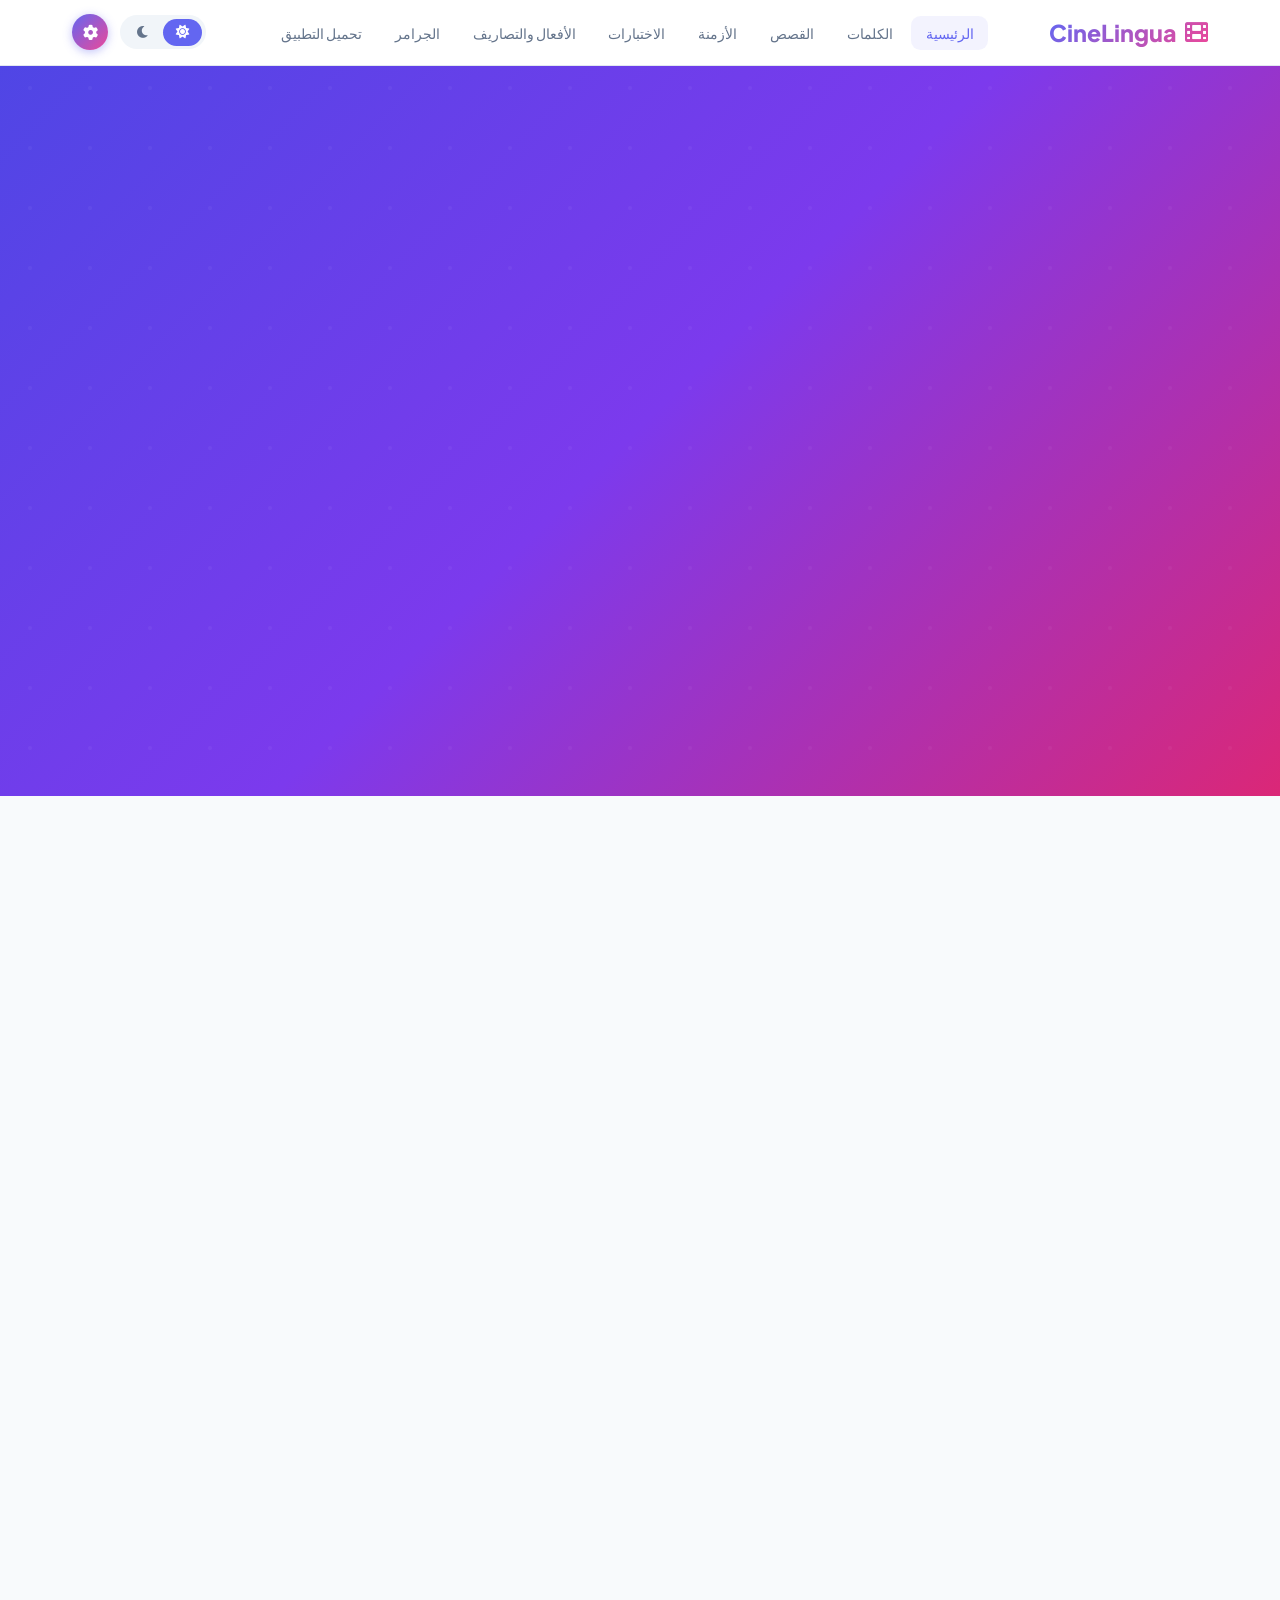
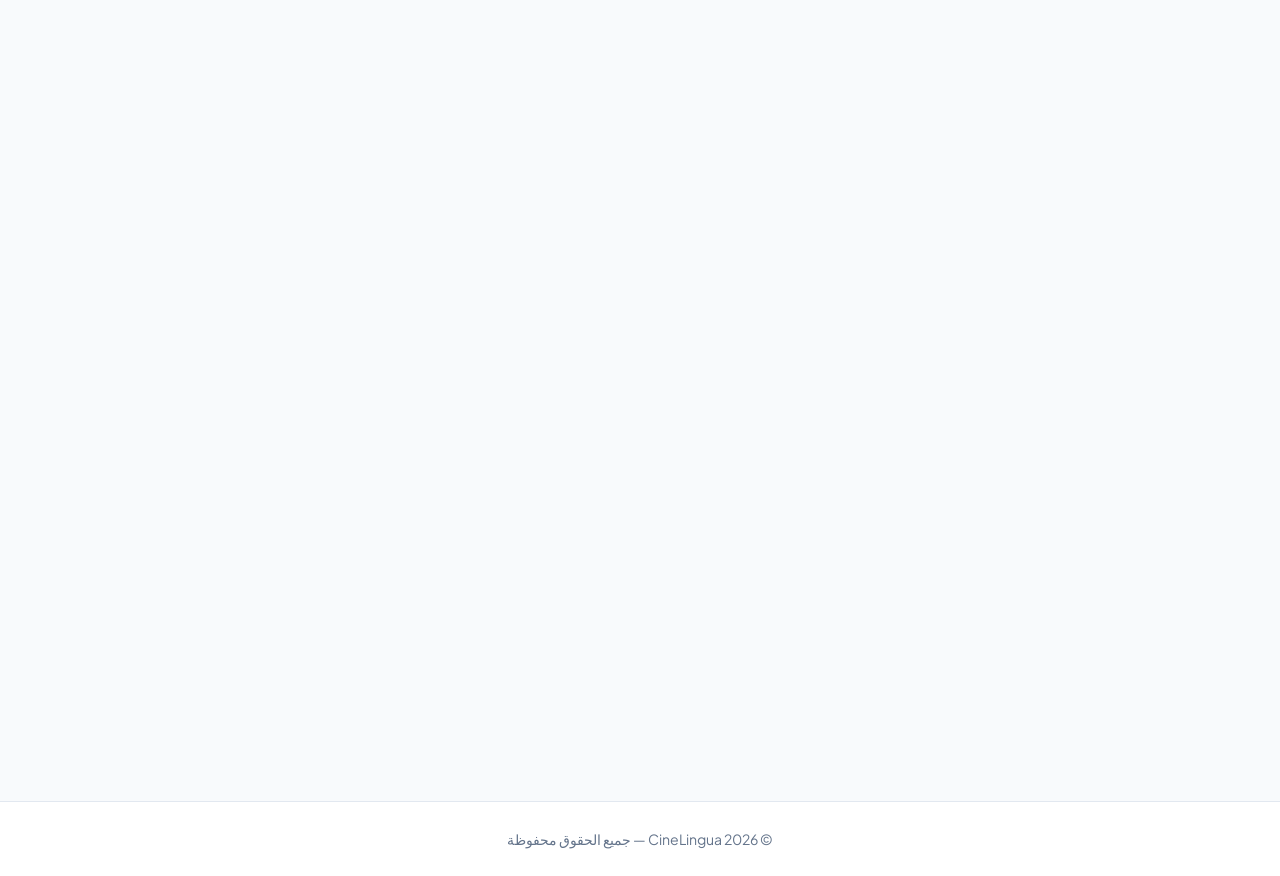
==== commit 08af738c: "Add files via upload" ====
--- a/index.html
+++ b/index.html
@@ -10,268 +10,854 @@
     <meta name="apple-mobile-web-app-status-bar-style" content="black-translucent">
     <meta name="apple-mobile-web-app-title" content="CineLingua">
     <link rel="apple-touch-icon" href="https://i.postimg.cc/J4xdc62M/20260305-233826.png">
-
+    <meta property="og:title" content="CineLingua | تعلم الإنجليزية بذكاء">
+    <meta property="og:description" content="منصة تعليمية متكاملة">
+    <meta property="og:image" content="https://i.postimg.cc/J4xdc62M/20260305-233826.png">
+    <meta property="og:url" content="https://riad325r-maker.github.io/cine-lingua.-/">
+    <meta property="og:type" content="website">
     <link rel="stylesheet" href="https://cdnjs.cloudflare.com/ajax/libs/font-awesome/6.0.0/css/all.min.css">
     <link href="https://fonts.googleapis.com/css2?family=Plus+Jakarta+Sans:wght@300;400;500;600;700;800&display=swap" rel="stylesheet">
     <link href="https://unpkg.com/aos@2.3.1/dist/aos.css" rel="stylesheet">
-    <link rel="stylesheet" href="style.css">
+    <style>
+        * { margin: 0; padding: 0; box-sizing: border-box; }
+        :root {
+            --primary: #6366f1; --secondary: #ec4899;
+            --border: #e2e8f0; --shadow: 0 4px 6px -1px rgba(0,0,0,0.08);
+            --shadow-lg: 0 10px 25px -5px rgba(0,0,0,0.12);
+            --bg-primary: #f8fafc; --bg-card: #ffffff; --bg-secondary: #f1f5f9;
+            --text-primary: #0f172a; --text-secondary: #64748b;
+        }
+        [data-theme="dark"] {
+            --border: #334155; --bg-primary: #0f172a; --bg-card: #1e293b;
+            --bg-secondary: #334155; --text-primary: #f8fafc; --text-secondary: #cbd5e1;
+        }
+        body { background-color: var(--bg-primary); color: var(--text-primary); font-family: 'Plus Jakarta Sans', sans-serif; transition: background 0.3s, color 0.3s; }
+
+        /* ===== INSTALL BANNER ===== */
+        .install-banner { position: fixed; bottom: 20px; left: 20px; right: 20px; max-width: 400px; margin: 0 auto; background: var(--bg-card); border-radius: 1rem; padding: 1rem; box-shadow: var(--shadow-lg); border: 2px solid var(--primary); display: none; align-items: center; gap: 1rem; z-index: 2000; animation: slideUp 0.3s ease; direction: rtl; }
+        @keyframes slideUp { from { transform: translateY(100px); opacity: 0; } to { transform: translateY(0); opacity: 1; } }
+        .install-banner.show { display: flex; }
+        .install-icon { width: 48px; height: 48px; border-radius: 12px; display: flex; align-items: center; justify-content: center; flex-shrink: 0; overflow: hidden; background: white; padding: 4px; border: 2px solid var(--border); }
+        .install-icon img { width: 100%; height: 100%; object-fit: contain; border-radius: 8px; }
+        .install-content { flex-grow: 1; }
+        .install-content h4 { font-size: 1rem; margin-bottom: 0.25rem; color: var(--text-primary); }
+        .install-content p { font-size: 0.85rem; color: var(--text-secondary); }
+        .install-close { background: none; border: none; color: var(--text-secondary); cursor: pointer; font-size: 1.1rem; padding: 0.5rem; }
+        .install-btn { background: linear-gradient(135deg, var(--primary), var(--secondary)); color: white; border: none; padding: 0.5rem 1rem; border-radius: 2rem; font-weight: 600; font-size: 0.85rem; cursor: pointer; white-space: nowrap; margin-left: 0.5rem; font-family: inherit; }
+
+        /* ===== NOTIF ===== */
+        .notif-overlay { position: fixed; inset: 0; background: rgba(0,0,0,0.55); z-index: 9997; display: none; backdrop-filter: blur(2px); }
+        .notif-overlay.show { display: block; }
+        @keyframes popIn { from { transform: translate(-50%,-50%) scale(0.85); opacity:0; } to { transform: translate(-50%,-50%) scale(1); opacity:1; } }
+        .notif-prompt { position: fixed; top: 50%; left: 50%; transform: translate(-50%,-50%) scale(0.9); background: var(--bg-card); border-radius: 1.75rem; padding: 2.25rem 2rem; z-index: 9998; display: none; flex-direction: column; align-items: center; text-align: center; gap: 1.25rem; width: calc(100% - 3rem); max-width: 320px; box-shadow: 0 25px 60px rgba(0,0,0,0.25); direction: rtl; }
+        .notif-prompt.show { display: flex; animation: popIn 0.35s cubic-bezier(0.34,1.56,0.64,1) forwards; }
+        .notif-prompt-icon { font-size: 3.5rem; line-height: 1; }
+        .notif-prompt-title { font-size: 1.15rem; font-weight: 800; color: var(--text-primary); }
+        .notif-prompt-sub { font-size: 0.85rem; color: var(--text-secondary); line-height: 1.6; }
+        .notif-allow-btn { width: 100%; background: linear-gradient(135deg, var(--primary), var(--secondary)); color: white; border: none; padding: 0.9rem; border-radius: 2rem; font-weight: 700; cursor: pointer; font-size: 1rem; font-family: inherit; box-shadow: 0 4px 15px rgba(99,102,241,0.4); }
+        .notif-deny-btn { background: none; border: none; color: #94a3b8; cursor: pointer; font-size: 0.85rem; font-family: inherit; }
+        .notif-blocked { position: fixed; top: 50%; left: 50%; transform: translate(-50%,-50%) scale(0.9); background: var(--bg-card); border-radius: 1.75rem; padding: 2rem 1.75rem; z-index: 9998; display: none; flex-direction: column; align-items: center; text-align: center; gap: 1rem; width: calc(100% - 3rem); max-width: 320px; box-shadow: 0 25px 60px rgba(0,0,0,0.25); direction: rtl; }
+        .notif-blocked.show { display: flex; animation: popIn 0.35s cubic-bezier(0.34,1.56,0.64,1) forwards; }
+        .notif-blocked-icon { font-size: 3rem; }
+        .notif-blocked-title { font-size: 1.1rem; font-weight: 800; color: var(--text-primary); }
+        .notif-blocked-steps { background: var(--bg-secondary); border-radius: 1rem; padding: 1rem; text-align: right; width: 100%; font-size: 0.82rem; color: var(--text-secondary); line-height: 2; }
+        .notif-blocked-steps b { color: var(--text-primary); }
+        .notif-blocked-close { background: linear-gradient(135deg, var(--primary), var(--secondary)); color: white; border: none; padding: 0.8rem; border-radius: 2rem; font-weight: 700; cursor: pointer; font-size: 0.9rem; font-family: inherit; width: 100%; }
+
+        /* ===== NAVBAR ===== */
+        .navbar { background: var(--bg-card); box-shadow: 0 1px 0 var(--border); position: fixed; width: 100%; top: 0; z-index: 1000; }
+        .nav-container { max-width: 1200px; margin: 0 auto; padding: 0.9rem 2rem; display: flex; justify-content: space-between; align-items: center; }
+        .logo { display: flex; align-items: center; gap: 0.5rem; font-size: 1.45rem; font-weight: 800; background: linear-gradient(135deg, var(--primary), var(--secondary)); -webkit-background-clip: text; -webkit-text-fill-color: transparent; text-decoration: none; }
+        .nav-menu { display: flex; gap: 0.25rem; list-style: none; }
+        .nav-menu a { text-decoration: none; color: var(--text-secondary); font-weight: 500; padding: 0.5rem 0.9rem; border-radius: 0.6rem; transition: all 0.2s; font-size: 0.9rem; }
+        .nav-menu a:hover, .nav-menu a.active { color: var(--primary); background: rgba(99,102,241,0.08); }
+        .nav-right { display: flex; align-items: center; gap: 0.75rem; }
+        .theme-toggle { display: flex; background: var(--bg-secondary); padding: 0.2rem; border-radius: 2rem; }
+        .theme-btn { padding: 0.4rem 0.8rem; border: none; background: transparent; border-radius: 2rem; cursor: pointer; color: var(--text-secondary); transition: all 0.2s; font-size: 0.85rem; }
+        .theme-btn.active { background: var(--primary); color: white; }
+        .menu-toggle { background: none; border: none; font-size: 1.5rem; color: var(--primary); cursor: pointer; display: none; }
+        @media (max-width: 768px) {
+            .menu-toggle { display: block; }
+            .nav-menu { display: none; position: absolute; top: 100%; right: 0; left: 0; background: var(--bg-card); flex-direction: column; padding: 0.75rem; gap: 0.2rem; box-shadow: 0 10px 25px rgba(0,0,0,0.1); border-bottom: 1px solid var(--border); }
+            .nav-menu.show { display: flex; }
+            .nav-menu a { padding: 0.75rem 1rem; display: block; }
+        }
+
+        /* ===== SETTINGS BUTTON ===== */
+        .settings-btn {
+            width: 36px; height: 36px; border-radius: 50%;
+            background: linear-gradient(135deg, var(--primary), var(--secondary));
+            border: none; color: white; cursor: pointer;
+            display: flex; align-items: center; justify-content: center;
+            font-size: 0.95rem; transition: all 0.3s cubic-bezier(0.34,1.56,0.64,1);
+            box-shadow: 0 2px 10px rgba(99,102,241,0.4); flex-shrink: 0;
+        }
+        .settings-btn:hover { transform: rotate(90deg) scale(1.1); box-shadow: 0 4px 18px rgba(99,102,241,0.55); }
+
+        /* ===== SETTINGS PANEL ===== */
+        .settings-overlay { position: fixed; inset: 0; background: rgba(0,0,0,0.45); z-index: 9990; display: none; backdrop-filter: blur(4px); }
+        .settings-overlay.show { display: block; }
+        .settings-panel { position: fixed; top: 0; right: 0; z-index: 9991; width: 300px; max-width: 92vw; height: 100vh; background: var(--bg-card); display: flex; flex-direction: column; transform: translateX(110%); transition: transform 0.35s cubic-bezier(0.4,0,0.2,1); overflow: hidden; }
+        .settings-panel.show { transform: translateX(0); }
+        .settings-header { padding: 1.4rem 1.5rem; background: linear-gradient(135deg, var(--primary), var(--secondary)); color: white; display: flex; align-items: center; justify-content: space-between; flex-shrink: 0; }
+        .settings-header-left { display: flex; align-items: center; gap: 0.85rem; }
+        .settings-header-icon { width: 40px; height: 40px; border-radius: 0.65rem; background: rgba(255,255,255,0.2); display: flex; align-items: center; justify-content: center; font-size: 1.1rem; }
+        .settings-header-title { font-size: 1.05rem; font-weight: 800; }
+        .settings-header-sub { font-size: 0.72rem; opacity: 0.75; margin-top: 1px; }
+        .settings-close { width: 30px; height: 30px; border-radius: 50%; background: rgba(255,255,255,0.2); border: none; color: white; cursor: pointer; display: flex; align-items: center; justify-content: center; font-size: 0.85rem; transition: all 0.2s; }
+        .settings-close:hover { background: rgba(255,255,255,0.35); transform: rotate(90deg); }
+        .settings-body { flex: 1; overflow-y: auto; padding: 1.25rem; display: flex; flex-direction: column; gap: 1.4rem; }
+        .settings-section { display: flex; flex-direction: column; gap: 0.65rem; }
+        .settings-section-title { display: flex; align-items: center; gap: 0.5rem; font-size: 0.72rem; font-weight: 700; text-transform: uppercase; letter-spacing: 0.07em; color: var(--text-secondary); }
+        .settings-section-title i { color: var(--primary); }
+
+        /* Theme row */
+        .settings-theme-row { display: grid; grid-template-columns: 1fr 1fr; gap: 0.65rem; }
+        .settings-theme-btn { display: flex; flex-direction: column; align-items: center; gap: 0.5rem; padding: 0.85rem 0.5rem; border-radius: 0.9rem; border: 2px solid var(--border); background: var(--bg-secondary); cursor: pointer; font-size: 0.82rem; font-weight: 600; color: var(--text-secondary); font-family: inherit; position: relative; transition: all 0.2s; }
+        .settings-theme-btn:hover { border-color: rgba(99,102,241,0.4); color: var(--primary); }
+        .settings-theme-btn.active { border-color: var(--primary); background: rgba(99,102,241,0.08); color: var(--primary); }
+        .settings-theme-btn.active::after { content: '✓'; position: absolute; top: 6px; left: 8px; font-size: 0.65rem; font-weight: 800; width: 16px; height: 16px; background: var(--primary); color: white; border-radius: 50%; display: flex; align-items: center; justify-content: center; line-height: 16px; text-align: center; }
+        .theme-preview { width: 100%; height: 48px; border-radius: 0.5rem; overflow: hidden; display: flex; flex-direction: column; gap: 3px; padding: 5px; border: 1px solid rgba(0,0,0,0.07); }
+        .theme-preview.light { background: #f8fafc; }
+        .theme-preview.dark { background: #0f172a; }
+        .theme-preview .p-bar { height: 6px; border-radius: 3px; background: linear-gradient(90deg,#6366f1,#ec4899); }
+        .theme-preview .p-card { height: 7px; border-radius: 3px; }
+        .theme-preview.light .p-card { background: white; border: 1px solid #e2e8f0; }
+        .theme-preview.dark .p-card { background: #1e293b; border: 1px solid #334155; }
+        .theme-preview .p-card.short { width: 65%; }
+
+        /* Lang row */
+        .settings-lang-row { display: flex; flex-direction: column; gap: 0.5rem; }
+        .settings-lang-btn { display: flex; align-items: center; gap: 0.85rem; padding: 0.9rem 1rem; border-radius: 0.85rem; border: 2px solid var(--border); background: var(--bg-secondary); cursor: pointer; font-family: inherit; width: 100%; color: var(--text-primary); transition: all 0.2s; }
+        .settings-lang-btn:hover { border-color: rgba(99,102,241,0.4); }
+        .settings-lang-btn.active { border-color: var(--primary); background: rgba(99,102,241,0.08); }
+        .lang-flag { font-size: 1.4rem; flex-shrink: 0; }
+        .lang-info { display: flex; flex-direction: column; flex: 1; gap: 1px; }
+        .lang-name { font-size: 0.9rem; font-weight: 700; }
+        .lang-sub { font-size: 0.72rem; color: var(--text-secondary); }
+        .lang-check { color: var(--primary); font-size: 0.85rem; opacity: 0; transition: opacity 0.2s; }
+        .settings-lang-btn.active .lang-check { opacity: 1; }
+
+        /* Notif card */
+        .settings-notif-card { background: var(--bg-secondary); border: 1.5px solid var(--border); border-radius: 0.9rem; overflow: hidden; }
+        .settings-notif-top { display: flex; align-items: center; justify-content: space-between; padding: 0.85rem 1rem; border-bottom: 1px solid var(--border); }
+        .settings-notif-label { font-size: 0.88rem; font-weight: 600; color: var(--text-primary); }
+        .notif-badge { font-size: 0.72rem; font-weight: 700; padding: 0.25rem 0.65rem; border-radius: 2rem; }
+        .notif-badge.granted { background: rgba(34,197,94,0.12); color: #16a34a; }
+        .notif-badge.denied { background: rgba(239,68,68,0.12); color: #dc2626; }
+        .notif-badge.default { background: rgba(99,102,241,0.12); color: var(--primary); }
+        .notif-action-btn { width: 100%; padding: 0.85rem 1rem; border: none; background: linear-gradient(135deg, var(--primary), var(--secondary)); color: white; font-weight: 700; font-size: 0.88rem; cursor: pointer; font-family: inherit; display: flex; align-items: center; justify-content: center; gap: 0.5rem; transition: opacity 0.2s; }
+        .notif-action-btn:disabled { opacity: 0.5; cursor: not-allowed; background: var(--bg-secondary); color: var(--text-secondary); }
+
+        .settings-footer { padding: 1rem 1.5rem; border-top: 1px solid var(--border); text-align: center; font-size: 0.75rem; color: var(--text-secondary); flex-shrink: 0; }
+
+        /* ===== HERO ===== */
+        .hero { min-height: 82vh; display: flex; align-items: center; justify-content: center; text-align: center; background: linear-gradient(135deg, #4f46e5 0%, #7c3aed 50%, #db2777 100%); color: white; margin-top: 58px; padding: 4rem 2rem; position: relative; overflow: hidden; }
+        .hero::before { content: ''; position: absolute; inset: 0; background: url("data:image/svg+xml,%3Csvg width='60' height='60' viewBox='0 0 60 60' xmlns='http://www.w3.org/2000/svg'%3E%3Cg fill='none' fill-rule='evenodd'%3E%3Cg fill='%23ffffff' fill-opacity='0.04'%3E%3Ccircle cx='30' cy='30' r='2'/%3E%3C/g%3E%3C/g%3E%3C/svg%3E"); pointer-events: none; }
+        .hero-content { position: relative; z-index: 1; max-width: 700px; }
+        .hero-label { display: inline-flex; align-items: center; gap: 0.5rem; background: rgba(255,255,255,0.15); border: 1px solid rgba(255,255,255,0.25); color: white; padding: 0.4rem 1rem; border-radius: 100px; font-size: 0.82rem; font-weight: 600; margin-bottom: 1.5rem; backdrop-filter: blur(10px); }
+        .hero h1 { font-size: clamp(2rem, 5vw, 3.5rem); font-weight: 800; margin-bottom: 1rem; line-height: 1.2; }
+        .hero p { font-size: 1.1rem; max-width: 560px; margin: 0 auto 2rem; opacity: 0.88; line-height: 1.7; }
+        .hero-buttons { display: flex; gap: 0.85rem; justify-content: center; margin-bottom: 3rem; flex-wrap: wrap; }
+        .btn { padding: 0.75rem 1.8rem; border-radius: 3rem; text-decoration: none; font-weight: 700; transition: all 0.3s; display: inline-flex; align-items: center; gap: 0.5rem; font-size: 0.95rem; font-family: inherit; }
+        .btn-primary { background: white; color: var(--primary); border: 2px solid white; }
+        .btn-outline { border: 2px solid rgba(255,255,255,0.6); color: white; background: transparent; }
+        .btn-outline:hover { background: rgba(255,255,255,0.15); }
+        .hero-stats { display: flex; gap: 2rem; justify-content: center; flex-wrap: wrap; }
+        .hero-stat .stat-number { font-size: 2rem; font-weight: 800; display: block; line-height: 1; }
+        .hero-stat .stat-label { font-size: 0.85rem; opacity: 0.8; margin-top: 0.2rem; }
+
+        /* ===== PROGRESS BANNER ===== */
+        .progress-banner { max-width: 1200px; margin: 2rem auto 0; padding: 0 2rem; display: none; }
+        .progress-banner.show { display: block; }
+        .progress-card { background: linear-gradient(135deg, var(--primary), #7c3aed); border-radius: 1.25rem; padding: 1.5rem 2rem; color: white; display: flex; align-items: center; justify-content: space-between; flex-wrap: wrap; gap: 1rem; }
+        .progress-card-left { display: flex; align-items: center; gap: 1rem; }
+        .progress-avatar { width: 52px; height: 52px; border-radius: 50%; background: rgba(255,255,255,0.2); border: 2px solid rgba(255,255,255,0.35); display: flex; align-items: center; justify-content: center; font-size: 1.4rem; }
+        .progress-greeting h3 { font-size: 1.1rem; font-weight: 700; margin-bottom: 0.2rem; }
+        .progress-greeting p { font-size: 0.85rem; opacity: 0.85; }
+        .progress-stats { display: flex; gap: 1.5rem; flex-wrap: wrap; }
+        .progress-stat { text-align: center; }
+        .progress-stat .p-val { font-size: 1.6rem; font-weight: 800; display: block; line-height: 1; }
+        .progress-stat .p-lbl { font-size: 0.75rem; opacity: 0.8; }
+        .progress-divider { width: 1px; height: 40px; background: rgba(255,255,255,0.2); }
+        .progress-cta { background: white; color: var(--primary); border: none; padding: 0.65rem 1.4rem; border-radius: 2rem; font-weight: 700; font-family: inherit; font-size: 0.88rem; transition: all 0.2s; text-decoration: none; display: inline-flex; align-items: center; gap: 0.4rem; white-space: nowrap; }
+
+        /* ===== MENU SECTION ===== */
+        .menu-section { max-width: 1200px; margin: 4rem auto; padding: 0 2rem; }
+        .section-header { text-align: center; margin-bottom: 2.5rem; }
+        .section-header h2 { font-size: 2.2rem; font-weight: 800; margin-bottom: 0.5rem; background: linear-gradient(135deg, var(--primary), var(--secondary)); -webkit-background-clip: text; -webkit-text-fill-color: transparent; }
+        .section-header p { color: var(--text-secondary); font-size: 1rem; }
+        .menu-grid { display: grid; grid-template-columns: repeat(auto-fit, minmax(260px, 1fr)); gap: 1.5rem; }
+        .menu-card { background: var(--bg-card); border-radius: 1.4rem; padding: 2rem 1.5rem; text-align: center; box-shadow: var(--shadow); transition: all 0.3s; border: 2px solid transparent; text-decoration: none; color: inherit; display: flex; flex-direction: column; position: relative; overflow: hidden; }
+        .menu-card::after { content: ''; position: absolute; bottom: 0; left: 0; right: 0; height: 3px; background: linear-gradient(90deg, var(--primary), var(--secondary)); transform: scaleX(0); transition: transform 0.3s ease; }
+        .menu-card:hover { transform: translateY(-8px); border-color: rgba(99,102,241,0.25); box-shadow: var(--shadow-lg); }
+        .menu-card:hover::after { transform: scaleX(1); }
+        .menu-icon { width: 80px; height: 80px; border-radius: 50%; background: linear-gradient(135deg, var(--primary), var(--secondary)); display: flex; align-items: center; justify-content: center; margin: 0 auto 1.1rem; font-size: 2rem; color: white; box-shadow: 0 8px 20px rgba(99,102,241,0.3); }
+        .menu-card h3 { font-size: 1.6rem; font-weight: 800; margin-bottom: 0.5rem; color: var(--primary); }
+        .menu-card p { color: var(--text-secondary); margin-bottom: 1.2rem; line-height: 1.6; font-size: 0.95rem; flex-grow: 1; }
+        .card-progress { margin-bottom: 1rem; }
+        .card-progress-bar { height: 5px; background: var(--bg-secondary); border-radius: 100px; overflow: hidden; margin-bottom: 0.35rem; }
+        .card-progress-fill { height: 100%; border-radius: 100px; background: linear-gradient(90deg, var(--primary), var(--secondary)); transition: width 0.8s ease; }
+        .card-progress-label { font-size: 0.75rem; color: var(--text-secondary); text-align: right; }
+        .menu-stats { display: flex; justify-content: center; gap: 1rem; padding-top: 1rem; border-top: 1px solid var(--border); flex-wrap: wrap; }
+        .menu-stats span { display: flex; align-items: center; gap: 0.4rem; color: var(--text-secondary); font-size: 0.85rem; }
+        .menu-stats i { color: var(--primary); font-size: 0.85rem; }
+
+        /* ===== DOWNLOAD BANNER ===== */
+        .download-banner { max-width: 1200px; margin: 3rem auto; padding: 0 2rem; }
+        .download-banner-card { background: linear-gradient(135deg, var(--primary), var(--secondary)); border-radius: 2rem; padding: 2.5rem; color: white; display: flex; align-items: center; justify-content: space-between; flex-wrap: wrap; gap: 2rem; box-shadow: var(--shadow-lg); }
+        .download-banner-content { flex: 1; min-width: 250px; }
+        .download-banner-content h3 { font-size: 1.8rem; font-weight: 800; margin-bottom: 0.5rem; }
+        .download-banner-content p { opacity: 0.9; margin-bottom: 1rem; }
+        .download-banner-stats { display: flex; gap: 2rem; flex-wrap: wrap; }
+        .download-banner-stat .stat { font-size: 1.5rem; font-weight: 800; display: block; }
+        .download-banner-stat .label { font-size: 0.8rem; opacity: 0.8; }
+        .download-banner-btn { background: white; color: var(--primary); padding: 1rem 2.5rem; border-radius: 100px; text-decoration: none; font-weight: 700; font-size: 1.1rem; display: inline-flex; align-items: center; gap: 0.8rem; transition: all 0.3s; }
+
+        /* ===== FEATURES ===== */
+        .features-section { max-width: 1200px; margin: 4rem auto; padding: 0 2rem; }
+        .features-grid { display: grid; grid-template-columns: repeat(auto-fit, minmax(230px, 1fr)); gap: 1.25rem; }
+        .feature-card { background: var(--bg-card); padding: 1.75rem; border-radius: 1.2rem; text-align: center; box-shadow: var(--shadow); transition: all 0.3s; border: 1px solid var(--border); }
+        .feature-card:hover { transform: translateY(-4px); box-shadow: var(--shadow-lg); }
+        .feature-icon { width: 56px; height: 56px; border-radius: 14px; background: rgba(99,102,241,0.1); display: flex; align-items: center; justify-content: center; margin: 0 auto 1rem; font-size: 1.4rem; color: var(--primary); }
+        .feature-card h3 { font-size: 1.05rem; font-weight: 700; margin-bottom: 0.4rem; }
+        .feature-card p { color: var(--text-secondary); font-size: 0.88rem; line-height: 1.6; }
+
+        /* ===== CTA ===== */
+        .cta-section { max-width: 1200px; margin: 4rem auto; padding: 0 2rem; text-align: center; }
+        .cta-card { background: var(--bg-card); border-radius: 2rem; padding: 3rem; border: 2px solid var(--border); }
+        .cta-card h2 { font-size: 2rem; margin-bottom: 1rem; background: linear-gradient(135deg, var(--primary), var(--secondary)); -webkit-background-clip: text; -webkit-text-fill-color: transparent; }
+        .cta-buttons { display: flex; gap: 1rem; justify-content: center; flex-wrap: wrap; margin-top: 2rem; }
+        .cta-btn { padding: 1rem 2rem; border-radius: 100px; text-decoration: none; font-weight: 600; display: inline-flex; align-items: center; gap: 0.5rem; transition: all 0.3s; }
+        .cta-btn-primary { background: linear-gradient(135deg, var(--primary), var(--secondary)); color: white; }
+        .cta-btn-secondary { background: var(--bg-secondary); color: var(--text-primary); border: 2px solid var(--border); }
+        .footer { background: var(--bg-card); border-top: 1px solid var(--border); text-align: center; padding: 1.75rem 2rem; margin-top: 4rem; color: var(--text-secondary); font-size: 0.88rem; }
+        @keyframes pulse-dot { 0%,100%{opacity:1;transform:scale(1)} 50%{opacity:.5;transform:scale(1.3)} }
+        .live-dot { width:8px;height:8px;border-radius:50%;background:#22c55e;display:inline-block;animation:pulse-dot 1.8s ease-in-out infinite;margin-left:4px;vertical-align:middle; }
+    </style>
 </head>
 <body>
 
-    <!-- HERO SECTION -->
+    <!-- INSTALL BANNER -->
+    <div class="install-banner" id="installBanner">
+        <div class="install-icon"><img src="https://i.postimg.cc/J4xdc62M/20260305-233826.png" alt="CineLingua"></div>
+        <div class="install-content">
+            <h4 id="ib-title">ثبّت تطبيق CineLingua</h4>
+            <p id="ib-desc">تعلم الإنجليزية بسهولة من شاشتك الرئيسية</p>
+        </div>
+        <button class="install-btn" id="installBtn"><i class="fas fa-download"></i> <span id="ib-btn">تثبيت</span></button>
+        <button class="install-close" id="installClose"><i class="fas fa-times"></i></button>
+    </div>
+
+    <div class="notif-overlay" id="notifOverlay"></div>
+    <div class="notif-prompt" id="notifPrompt">
+        <div class="notif-prompt-icon"></div>
+        <div class="notif-prompt-title" id="np-title">تفعيل الإشعارات</div>
+        <div class="notif-prompt-sub" id="np-sub">سنذكّرك يومياً بجلسة تعلمك حتى تبني عادة منتظمة</div>
+        <button class="notif-allow-btn" id="allowNotif"> السماح بالإشعارات</button>
+        <button class="notif-deny-btn" id="denyNotif">لاحقاً</button>
+    </div>
+    <div class="notif-blocked" id="notifBlocked">
+        <div class="notif-blocked-icon">🔕</div>
+        <div class="notif-blocked-title" id="nb-title">الإشعارات محظورة</div>
+        <div class="notif-blocked-steps" id="nb-steps">
+            اضغط على 🔒 بجانب الرابط<br>
+            ابحث عن «الإشعارات»<br>
+            اضبطها على «السماح»
+        </div>
+        <button class="notif-blocked-close" id="notifBlockedClose">فهمت</button>
+    </div>
+
+    <!-- SETTINGS PANEL -->
+    <div class="settings-overlay" id="settingsOverlay" onclick="closeSettings()"></div>
+    <div class="settings-panel" id="settingsPanel">
+        <div class="settings-header">
+            <div class="settings-header-left">
+                <div class="settings-header-icon"><i class="fas fa-sliders-h"></i></div>
+                <div>
+                    <div class="settings-header-title" id="s-title">الإعدادات</div>
+                    <div class="settings-header-sub">CineLingua</div>
+                </div>
+            </div>
+            <button class="settings-close" onclick="closeSettings()"><i class="fas fa-times"></i></button>
+        </div>
+        <div class="settings-body">
+            <!-- Appearance -->
+            <div class="settings-section">
+                <div class="settings-section-title"><i class="fas fa-palette"></i> <span id="s-appearance">المظهر</span></div>
+                <div class="settings-theme-row">
+                    <button class="settings-theme-btn" id="btn-light" onclick="setTheme('light')">
+                        <div class="theme-preview light"><div class="p-bar"></div><div class="p-card"></div><div class="p-card short"></div></div>
+                        <i class="fas fa-sun"></i> <span id="s-light">فاتح</span>
+                    </button>
+                    <button class="settings-theme-btn" id="btn-dark" onclick="setTheme('dark')">
+                        <div class="theme-preview dark"><div class="p-bar"></div><div class="p-card"></div><div class="p-card short"></div></div>
+                        <i class="fas fa-moon"></i> <span id="s-dark">داكن</span>
+                    </button>
+                </div>
+            </div>
+            <!-- Language -->
+            <div class="settings-section">
+                <div class="settings-section-title"><i class="fas fa-globe"></i> <span id="s-lang">اللغة</span></div>
+                <div class="settings-lang-row">
+                    <button class="settings-lang-btn" id="lang-ar" onclick="setLang('ar')">
+                        <span class="lang-flag"></span>
+                        <div class="lang-info"><span class="lang-name">العربية</span><span class="lang-sub">Arabic</span></div>
+                        <i class="fas fa-check lang-check"></i>
+                    </button>
+                    <button class="settings-lang-btn" id="lang-en" onclick="setLang('en')">
+                        <span class="lang-flag"></span>
+                        <div class="lang-info"><span class="lang-name">English</span><span class="lang-sub">الإنجليزية</span></div>
+                        <i class="fas fa-check lang-check"></i>
+                    </button>
+                </div>
+            </div>
+            <!-- Notifications -->
+            <div class="settings-section">
+                <div class="settings-section-title"><i class="fas fa-bell"></i> <span id="s-notif">الإشعارات</span></div>
+                <div class="settings-notif-card">
+                    <div class="settings-notif-top">
+                        <span class="settings-notif-label" id="s-notif-status">حالة الإشعارات</span>
+                        <span class="notif-badge default" id="notifBadge">غير محددة</span>
+                    </div>
+                    <button class="notif-action-btn" id="notifActionBtn" onclick="requestNotifSettings()">
+                        <i class="fas fa-bell"></i> <span id="s-notif-btn">تفعيل الإشعارات</span>
+                    </button>
+                </div>
+            </div>
+        </div>
+        <div class="settings-footer">CineLingua • v2.0</div>
+    </div>
+
+    <!-- NAVBAR -->
+    <nav class="navbar">
+        <div class="nav-container">
+            <a class="logo" href="index.html"><i class="fas fa-film"></i> CineLingua</a>
+            <button class="menu-toggle" onclick="toggleMenu()"><i class="fas fa-bars"></i></button>
+            <ul class="nav-menu" id="navMenu">
+                <li><a href="index.html" class="active" id="nav-home">الرئيسية</a></li>
+                <li><a href="lessons.html" id="nav-lessons">الكلمات</a></li>
+                <li><a href="stories.html" id="nav-stories">القصص</a></li>
+                <li><a href="tenses.html" id="nav-tenses">الأزمنة</a></li>
+                <li><a href="quiz.html" id="nav-quiz">الاختبارات</a></li>
+                <li><a href="verbs.html" id="nav-quiz">الأفعال والتصاريف</a></li>
+                <li><a href="grammar.html" id="nav-quiz">الجرامر</a></li>
+                <li><a href="download.html" id="nav-download">تحميل التطبيق</a></li>
+            </ul>
+            <div class="nav-right">
+                <div class="theme-toggle">
+                    <button class="theme-btn active" onclick="setTheme('light')"><i class="fas fa-sun"></i></button>
+                    <button class="theme-btn" onclick="setTheme('dark')"><i class="fas fa-moon"></i></button>
+                </div>
+                <button class="settings-btn" onclick="openSettings()"><i class="fas fa-cog"></i></button>
+            </div>
+        </div>
+    </nav>
+
+    <!-- HERO -->
     <section class="hero">
         <div class="hero-content" data-aos="fade-up">
-            <h1 data-i18n="heroTitle">تعلم الإنجليزية بذكاء مع CineLingua</h1>
-            <p data-i18n="heroDesc">منصة تعليمية متكاملة تساعدك على تعلم الإنجليزية من خلال كلمات، قصص، أزمنة، واختبارات تفاعلية</p>
+            <div class="hero-label"><i class="fas fa-star"></i> <span id="hero-label">منصة تعلم الإنجليزية</span></div>
+            <h1 id="hero-title">تعلم الإنجليزية بذكاء مع CineLingua</h1>
+            <p id="hero-desc">منصة تعليمية متكاملة تساعدك على تعلم الإنجليزية من خلال كلمات، قصص، أزمنة، واختبارات تفاعلية</p>
             <div class="hero-buttons">
-                <a href="#menu" class="btn btn-white pulse"><i class="fas fa-play"></i> <span data-i18n="heroStart">ابدأ الآن</span></a>
-                <a href="download.html" class="btn btn-outline-white"><i class="fas fa-download"></i> <span data-i18n="heroDownload">تحميل التطبيق</span></a>
-            </div>
-            <div class="quick-stats" style="justify-content: center; background: transparent; border: none;">
-                <div class="quick-stat glass" style="color: white;"><span class="stat-number">1500+</span> <span data-i18n="statWords">كلمة</span></div>
-                <div class="quick-stat glass" style="color: white;"><span class="stat-number">30+</span> <span data-i18n="statStories">قصة</span></div>
-                <div class="quick-stat glass" style="color: white;"><span class="stat-number">12</span> <span data-i18n="statTenses">زمن</span></div>
+                <a href="#menu" class="btn btn-primary"><i class="fas fa-play"></i> <span id="hero-start">ابدأ الآن</span></a>
+                <a href="download.html" class="btn btn-outline"><i class="fas fa-download"></i> <span id="hero-download">تحميل التطبيق</span></a>
+            </div>
+            <div class="hero-stats">
+                <div class="hero-stat"><span class="stat-number">1500+</span><span class="stat-label" id="stat-words">كلمة</span></div>
+                <div class="hero-stat"><span class="stat-number">30+</span><span class="stat-label" id="stat-stories">قصة</span></div>
+                <div class="hero-stat"><span class="stat-number">12</span><span class="stat-label" id="stat-tenses">زمن نحوي</span></div>
+                <div class="hero-stat"><span class="stat-number">6</span><span class="stat-label" id="stat-quizzes">أنواع اختبارات</span></div>
             </div>
         </div>
     </section>
 
-    <div class="container" style="margin-top: 0;">
-
-        <!-- GLOBAL SEARCH -->
-        <div style="margin-top: -30px; margin-bottom: 2rem; position: relative; z-index: 100;">
-            <div class="search-container" style="max-width: 100%; box-shadow: var(--shadow-md);">
-                <i class="fas fa-search search-icon"></i>
-                <input type="text" id="globalSearchInput" class="search-input glass" data-i18n-placeholder="search" placeholder="ابحث عن كلمات، قصص أو قواعد...">
-            </div>
-            <div id="searchResults" class="cl-card glass" style="display: none; position: absolute; top: 100%; left: 0; right: 0; margin-top: 0.5rem; max-height: 400px; overflow-y: auto; z-index: 101; padding: 0.5rem;"></div>
-        </div>
-
-        <!-- DASHBOARD SECTION -->
-        <div id="dashboardSection" class="dashboard-card animate-slide-up" style="display: none;">
-            <div class="page-header" style="margin-bottom: 1.5rem;">
-                <div class="page-title-group">
-                    <h2 id="greetingText" style="font-size: 1.5rem; font-weight: 800;">أهلاً بعودتك!</h2>
-                    <p id="greetingSubtext" class="text-secondary" style="font-size: 0.9rem;">واصل تقدمك من حيث توقفت</p>
+    <!-- PROGRESS BANNER -->
+    <div class="progress-banner" id="progressBanner">
+        <div class="progress-card" data-aos="fade-up">
+            <div class="progress-card-left">
+                <div class="progress-avatar"><i class="fas fa-user-graduate"></i></div>
+                <div class="progress-greeting">
+                    <h3 id="greetingText">أهلاً بعودتك!</h3>
+                    <p id="greetingSubtext">واصل تقدمك من حيث توقفت</p>
                 </div>
-                <div class="quick-stat glass" style="border-color: var(--warning);">
-                    <i class="fas fa-fire" style="color: var(--warning);"></i>
-                    <span id="pb-streak">0</span> <span data-i18n="streak">يوم</span>
+            </div>
+            <div class="progress-stats">
+                <div class="progress-stat"><span class="p-val" id="pb-learned">0</span><span class="p-lbl" id="pb-words-lbl">كلمة تعلمتها</span></div>
+                <div class="progress-divider"></div>
+                <div class="progress-stat"><span class="p-val" id="pb-quizzes">0</span><span class="p-lbl" id="pb-quiz-lbl">اختبار أكملته</span></div>
+                <div class="progress-divider"></div>
+                <div class="progress-stat"><span class="p-val" id="pb-stories">0</span><span class="p-lbl" id="pb-stories-lbl">قصة قرأتها</span></div>
+                <div class="progress-divider"></div>
+                <div class="progress-stat"><span class="p-val" id="pb-streak"><i class="fas fa-fire" style="font-size:1rem"></i> 0</span><span class="p-lbl" id="pb-streak-lbl">يوم متتالي</span></div>
+            </div>
+            <a href="lessons.html" class="progress-cta"><i class="fas fa-arrow-left"></i> <span id="progress-cta-txt">واصل التعلم</span></a>
+        </div>
+    </div>
+
+    <!-- MENU -->
+    <section class="menu-section" id="menu">
+        <div class="section-header" data-aos="fade-up">
+            <h2 id="menu-title">اختر ما تريد تعلمه</h2>
+            <p id="menu-sub">محتوى متدرج من المبتدئ إلى المتقدم</p>
+        </div>
+        <div class="menu-grid">
+            <a href="lessons.html" class="menu-card" data-aos="fade-up">
+                <div class="menu-icon"><i class="fas fa-book"></i></div>
+                <h3 id="card-words-title">الكلمات</h3>
+                <p id="card-words-desc">تعلم المفردات الأساسية والمتقدمة مع النطق الصحيح والأمثلة التطبيقية</p>
+                <div class="card-progress"><div class="card-progress-bar"><div class="card-progress-fill" id="words-progress" style="width:0%"></div></div><div class="card-progress-label" id="words-progress-label">0 كلمة تعلمتها <span class="live-dot"></span></div></div>
+                <div class="menu-stats"><span><i class="fas fa-layer-group"></i> <span id="words-levels">3 مستويات</span></span><span><i class="fas fa-font"></i> 1500+ <span id="words-count">كلمة</span></span></div>
+            </a>
+            <a href="stories.html" class="menu-card" data-aos="fade-up" data-aos-delay="100">
+                <div class="menu-icon"><i class="fas fa-book-open"></i></div>
+                <h3 id="card-stories-title">القصص</h3>
+                <p id="card-stories-desc">اقرأ قصصاً قصيرة ممتعة مع أسئلة تفاعلية وحسّن فهمك للغة</p>
+                <div class="card-progress"><div class="card-progress-bar"><div class="card-progress-fill" id="stories-progress" style="width:0%"></div></div><div class="card-progress-label" id="stories-progress-label">0 قصة محفوظة <span class="live-dot"></span></div></div>
+                <div class="menu-stats"><span><i class="fas fa-layer-group"></i> 30 <span id="stories-count">قصة</span></span><span><i class="fas fa-question-circle"></i> <span id="stories-interactive">أسئلة تفاعلية</span></span></div>
+            </a>
+            <a href="tenses.html" class="menu-card" data-aos="fade-up" data-aos-delay="150">
+                <div class="menu-icon"><i class="fas fa-clock"></i></div>
+                <h3 id="card-tenses-title">الأزمنة</h3>
+                <p id="card-tenses-desc">تعلم أزمنة اللغة الإنجليزية مع شرح مبسط وأمثلة وتمارين تفاعلية</p>
+                <div class="card-progress"><div class="card-progress-bar"><div class="card-progress-fill" id="tenses-progress" style="width:0%"></div></div><div class="card-progress-label" id="tenses-progress-label">0 زمن محفوظ <span class="live-dot"></span></div></div>
+                <div class="menu-stats"><span><i class="fas fa-layer-group"></i> 12 <span id="tenses-count">زمن</span></span><span><i class="fas fa-tasks"></i> <span id="tenses-exercises">تمارين تفاعلية</span></span></div>
+            </a>
+            <a href="quiz.html" class="menu-card" data-aos="fade-up" data-aos-delay="200">
+                <div class="menu-icon"><i class="fas fa-question-circle"></i></div>
+                <h3 id="card-quiz-title">الاختبارات</h3>
+                <p id="card-quiz-desc">اختبر مستواك واكتشف نقاط قوتك وضعفك من خلال اختبارات متنوعة</p>
+                <div class="card-progress"><div class="card-progress-bar"><div class="card-progress-fill" id="quizzes-progress" style="width:0%"></div></div><div class="card-progress-label" id="quizzes-progress-label">0 اختبار أكملته <span class="live-dot"></span></div></div>
+                <div class="menu-stats"><span><i class="fas fa-layer-group"></i> 6 <span id="quiz-count">اختبارات</span></span><span><i class="fas fa-chart-line"></i> <span id="quiz-analysis">تحليل النتائج</span></span></div>
+            </a>
+        </div>
+    </section>
+
+    <!-- DOWNLOAD BANNER -->
+    <section class="download-banner" data-aos="fade-up">
+        <div class="download-banner-card">
+            <div class="download-banner-content">
+                <h3 id="dl-title">حمّل تطبيق CineLingua</h3>
+                <p id="dl-sub">نسخة أندرويد APK</p>
+                <div class="download-banner-stats">
+                    <div class="download-banner-stat"><span class="stat">3.2 MB</span><span class="label" id="dl-size">حجم الملف</span></div>
+                    <div class="download-banner-stat"><span class="stat">1.0.0</span><span class="label" id="dl-ver">الإصدار</span></div>
+                    <div class="download-banner-stat"><span class="stat">5.0+</span><span class="label" id="dl-android">أندرويد</span></div>
                 </div>
             </div>
-
-            <div class="dashboard-grid">
-                <div class="progress-item">
-                    <div class="progress-label">
-                        <span><i class="fas fa-book" style="color: var(--primary);"></i> <span data-i18n="lessons">الكلمات</span></span>
-                        <span id="words-pct">0%</span>
-                    </div>
-                    <div class="progress-bar-bg"><div id="words-progress" class="progress-bar-fill" style="width: 0%;"></div></div>
-                </div>
-                <div class="progress-item">
-                    <div class="progress-label">
-                        <span><i class="fas fa-book-open" style="color: var(--secondary);"></i> <span data-i18n="stories">القصص</span></span>
-                        <span id="stories-pct">0%</span>
-                    </div>
-                    <div class="progress-bar-bg"><div id="stories-progress" class="progress-bar-fill" style="width: 0%; background: linear-gradient(90deg, var(--secondary), #f472b6);"></div></div>
-                </div>
-                <div class="progress-item">
-                    <div class="progress-label">
-                        <span><i class="fas fa-check-double" style="color: var(--success);"></i> <span data-i18n="quiz">الاختبارات</span></span>
-                        <span id="quizzes-pct">0%</span>
-                    </div>
-                    <div class="progress-bar-bg"><div id="quizzes-progress" class="progress-bar-fill" style="width: 0%; background: linear-gradient(90deg, var(--success), #4ade80);"></div></div>
-                </div>
-                <div class="progress-item">
-                    <div class="progress-label">
-                        <span><i class="fas fa-scroll" style="color: var(--warning);"></i> <span data-i18n="grammar">الجرامر</span></span>
-                        <span id="grammar-pct">0%</span>
-                    </div>
-                    <div class="progress-bar-bg"><div id="grammar-progress" class="progress-bar-fill" style="width: 0%; background: linear-gradient(90deg, var(--warning), #fbbf24);"></div></div>
-                </div>
-            </div>
-
-            <div id="recentActivity" style="margin-top: 2rem; border-top: 1px solid var(--border); padding-top: 1.5rem;">
-                <h4 style="font-size: 0.9rem; font-weight: 800; margin-bottom: 1rem; display: flex; align-items: center; gap: 0.5rem;">
-                    <i class="fas fa-history" style="color: var(--primary);"></i> النشاط الأخير
-                </h4>
-                <div id="activityList" style="display: flex; flex-direction: column; gap: 0.75rem;">
-                    <p class="text-tertiary" style="font-size: 0.85rem;">لا يوجد نشاط مؤخراً. ابدأ التعلم الآن!</p>
-                </div>
-            </div>
-        </div>
-
-        <!-- MAIN MENU -->
-        <section id="menu" style="margin-top: 4rem;">
-            <div style="text-align: center; margin-bottom: 3rem;" data-aos="fade-up">
-                <h2 style="font-size: 2.2rem; font-weight: 800; margin-bottom: 0.5rem;" data-i18n="menuTitle">اختر ما تريد تعلمه</h2>
-                <p class="text-secondary" data-i18n="menuSub">محتوى متدرج من المبتدئ إلى المتقدم</p>
-            </div>
-
-            <div class="content-grid">
-                <a href="lessons.html" class="cl-card" data-aos="fade-up">
-                    <div style="padding: 2rem; text-align: center;">
-                        <div class="feature-icon"><i class="fas fa-book"></i></div>
-                        <h3 data-i18n="cardWordsTitle">الكلمات</h3>
-                        <p class="text-secondary" data-i18n="cardWordsDesc">تعلم المفردات الأساسية والمتقدمة مع النطق الصحيح</p>
-                    </div>
-                </a>
-                <a href="stories.html" class="cl-card" data-aos="fade-up" data-aos-delay="100">
-                    <div style="padding: 2rem; text-align: center;">
-                        <div class="feature-icon" style="background: var(--secondary-light); color: var(--secondary);"><i class="fas fa-book-open"></i></div>
-                        <h3 data-i18n="cardStoriesTitle">القصص</h3>
-                        <p class="text-secondary" data-i18n="cardStoriesDesc">اقرأ قصصاً قصيرة ممتعة مع أسئلة تفاعلية</p>
-                    </div>
-                </a>
-                <a href="tenses.html" class="cl-card" data-aos="fade-up" data-aos-delay="200">
-                    <div style="padding: 2rem; text-align: center;">
-                        <div class="feature-icon" style="background: var(--success-light); color: var(--success);"><i class="fas fa-clock"></i></div>
-                        <h3 data-i18n="cardTensesTitle">الأزمنة</h3>
-                        <p class="text-secondary" data-i18n="cardTensesDesc">تعلم أزمنة اللغة الإنجليزية مع شرح مبسط</p>
-                    </div>
-                </a>
-                <a href="quiz.html" class="cl-card" data-aos="fade-up" data-aos-delay="300">
-                    <div style="padding: 2rem; text-align: center;">
-                        <div class="feature-icon" style="background: var(--warning-light); color: var(--warning);"><i class="fas fa-question-circle"></i></div>
-                        <h3 data-i18n="cardQuizTitle">الاختبارات</h3>
-                        <p class="text-secondary" data-i18n="cardQuizDesc">اختبر مستواك واكتشف نقاط قوتك وضعفك</p>
-                    </div>
-                </a>
-            </div>
-        </section>
-
-        <!-- FEATURES -->
-        <section style="margin-top: 5rem;" data-aos="fade-up">
-            <div style="text-align: center; margin-bottom: 3rem;">
-                <h2 style="font-size: 2rem; font-weight: 800;" data-i18n="featTitle">لماذا CineLingua؟</h2>
-            </div>
-            <div class="content-grid">
-                <div class="feature-card cl-card">
-                    <div class="feature-icon"><i class="fas fa-volume-up"></i></div>
-                    <h4 data-i18n="f1Title">النطق الصحيح</h4>
-                    <p class="text-secondary" data-i18n="f1Desc">استمع للكلمات بصوت طبيعي وبطيء لإتقان النطق</p>
-                </div>
-                <div class="feature-card cl-card">
-                    <div class="feature-icon"><i class="fas fa-chart-line"></i></div>
-                    <h4 data-i18n="f2Title">تتبع التقدم</h4>
-                    <p class="text-secondary" data-i18n="f2Desc">اعرف كم كلمة تعلمت وكم قصة قرأت في أي وقت</p>
-                </div>
-                <div class="feature-card cl-card">
-                    <div class="feature-icon"><i class="fas fa-fire"></i></div>
-                    <h4 data-i18n="f4Title">نظام الـ Streak</h4>
-                    <p class="text-secondary" data-i18n="f4Desc">حافظ على تقدمك اليومي وابنِ عادة تعلم منتظمة</p>
-                </div>
-            </div>
-        </section>
-    </div>
-
-    <script src="beginner-data.js"></script>
-    <script src="intermediate-data.js"></script>
-    <script src="advanced-data.js"></script>
-    <script src="stories-data.js"></script>
-    <script src="grammar-data.js"></script>
+            <a href="download.html" class="download-banner-btn"><i class="fas fa-download"></i> <span id="dl-btn">صفحة التحميل</span></a>
+        </div>
+    </section>
+
+    <!-- FEATURES -->
+    <section class="features-section" id="features">
+        <div class="section-header" data-aos="fade-up">
+            <h2 id="feat-title">لماذا CineLingua؟</h2>
+            <p id="feat-sub">مميزات تجعل تجربة تعلمك أسهل وأكثر فاعلية</p>
+        </div>
+        <div class="features-grid">
+            <div class="feature-card" data-aos="fade-up"><div class="feature-icon"><i class="fas fa-volume-up"></i></div><h3 id="f1-title">النطق الصحيح</h3><p id="f1-desc">استمع للكلمات بصوت طبيعي وبطيء لإتقان النطق</p></div>
+            <div class="feature-card" data-aos="fade-up" data-aos-delay="100"><div class="feature-icon"><i class="fas fa-chart-line"></i></div><h3 id="f2-title">تتبع التقدم</h3><p id="f2-desc">اعرف كم كلمة تعلمت وكم قصة قرأت في أي وقت</p></div>
+            <div class="feature-card" data-aos="fade-up" data-aos-delay="150"><div class="feature-icon"><i class="fas fa-bookmark"></i></div><h3 id="f3-title">حفظ المفضلة</h3><p id="f3-desc">احفظ الكلمات والقصص والأزمنة التي تريد مراجعتها لاحقاً</p></div>
+            <div class="feature-card" data-aos="fade-up" data-aos-delay="200"><div class="feature-icon"><i class="fas fa-fire"></i></div><h3 id="f4-title">نظام الـ Streak</h3><p id="f4-desc">حافظ على تقدمك اليومي وابنِ عادة تعلم منتظمة</p></div>
+        </div>
+    </section>
+
+    <!-- CTA -->
+    <section class="cta-section" data-aos="fade-up">
+        <div class="cta-card">
+            <h2 id="cta-title">ابدأ رحلة تعلم الإنجليزية الآن</h2>
+            <p style="color:var(--text-secondary);margin-bottom:1rem" id="cta-sub">اختر طريقتك المفضلة لتبدأ التعلم</p>
+            <div class="cta-buttons">
+                <a href="#menu" class="cta-btn cta-btn-primary"><i class="fas fa-play"></i> <span id="cta-start">ابدأ التعلم مجاناً</span></a>
+                <a href="download.html" class="cta-btn cta-btn-secondary"><i class="fas fa-download"></i> <span id="cta-dl">تحميل التطبيق</span></a>
+            </div>
+        </div>
+    </section>
+
+    <footer class="footer"><p id="footer-txt">© 2026 CineLingua — جميع الحقوق محفوظة</p></footer>
+
+    <script src="https://www.gstatic.com/firebasejs/10.7.0/firebase-app-compat.js"></script>
+    <script src="https://www.gstatic.com/firebasejs/10.7.0/firebase-messaging-compat.js"></script>
+    <script src="https://www.gstatic.com/firebasejs/10.7.0/firebase-firestore-compat.js"></script>
     <script src="https://unpkg.com/aos@2.3.1/dist/aos.js"></script>
-    <script src="translation.js"></script>
-    <script src="core.js"></script>
     <script>
-        // Home-specific Logic
-        document.addEventListener('DOMContentLoaded', () => {
-            updateDashboard();
-            setupGlobalSearch();
+    // =============================================
+    //  TRANSLATIONS
+    // =============================================
+    const i18n = {
+        ar: {
+            // nav
+            'nav-home':'الرئيسية','nav-lessons':'الكلمات','nav-stories':'القصص',
+            'nav-tenses':'الأزمنة','nav-quiz':'الاختبارات','nav-download':'تحميل التطبيق',
+            // settings panel
+            's-title':'الإعدادات','s-appearance':'المظهر','s-light':'فاتح','s-dark':'داكن',
+            's-lang':'اللغة','s-notif':'الإشعارات','s-notif-status':'حالة الإشعارات',
+            's-notif-btn':'تفعيل الإشعارات',
+            // notif badge
+            'notif-granted':'مفعّلة ✓','notif-denied':'محظورة','notif-default':'غير محددة',
+            // install banner
+            'ib-title':'ثبّت تطبيق CineLingua','ib-desc':'تعلم الإنجليزية بسهولة من شاشتك الرئيسية','ib-btn':'تثبيت',
+            // notif prompt
+            'np-title':'تفعيل الإشعارات 🔔','np-sub':'سنذكّرك يومياً بجلسة تعلمك حتى تبني عادة منتظمة',
+            'allowNotif':'✅ السماح بالإشعارات','denyNotif':'لاحقاً',
+            // notif blocked
+            'nb-title':'الإشعارات محظورة 🔕',
+            'nb-steps':'اضغط على 🔒 بجانب الرابط<br>ابحث عن «الإشعارات»<br>اضبطها على «السماح»',
+            'notifBlockedClose':'فهمت',
+            // hero
+            'hero-label':'منصة تعلم الإنجليزية','hero-title':'تعلم الإنجليزية بذكاء مع CineLingua',
+            'hero-desc':'منصة تعليمية متكاملة تساعدك على تعلم الإنجليزية من خلال كلمات، قصص، أزمنة، واختبارات تفاعلية',
+            'hero-start':'ابدأ الآن','hero-download':'تحميل التطبيق',
+            'stat-words':'كلمة','stat-stories':'قصة','stat-tenses':'زمن نحوي','stat-quizzes':'أنواع اختبارات',
+            // progress
+            'pb-words-lbl':'كلمة تعلمتها','pb-quiz-lbl':'اختبار أكملته',
+            'pb-stories-lbl':'قصة قرأتها','pb-streak-lbl':'يوم متتالي','progress-cta-txt':'واصل التعلم',
+            // menu
+            'menu-title':'اختر ما تريد تعلمه','menu-sub':'محتوى متدرج من المبتدئ إلى المتقدم',
+            'card-words-title':'الكلمات','card-words-desc':'تعلم المفردات الأساسية والمتقدمة مع النطق الصحيح والأمثلة التطبيقية',
+            'words-levels':'3 مستويات','words-count':'كلمة',
+            'card-stories-title':'القصص','card-stories-desc':'اقرأ قصصاً قصيرة ممتعة مع أسئلة تفاعلية وحسّن فهمك للغة',
+            'stories-count':'قصة','stories-interactive':'أسئلة تفاعلية',
+            'card-tenses-title':'الأزمنة','card-tenses-desc':'تعلم أزمنة اللغة الإنجليزية مع شرح مبسط وأمثلة وتمارين تفاعلية',
+            'tenses-count':'زمن','tenses-exercises':'تمارين تفاعلية',
+            'card-quiz-title':'الاختبارات','card-quiz-desc':'اختبر مستواك واكتشف نقاط قوتك وضعفك من خلال اختبارات متنوعة',
+            'quiz-count':'اختبارات','quiz-analysis':'تحليل النتائج',
+            // download
+            'dl-title':'حمّل تطبيق CineLingua','dl-sub':'نسخة أندرويد APK',
+            'dl-size':'حجم الملف','dl-ver':'الإصدار','dl-android':'أندرويد','dl-btn':'صفحة التحميل',
+            // features
+            'feat-title':'لماذا CineLingua؟','feat-sub':'مميزات تجعل تجربة تعلمك أسهل وأكثر فاعلية',
+            'f1-title':'النطق الصحيح','f1-desc':'استمع للكلمات بصوت طبيعي وبطيء لإتقان النطق',
+            'f2-title':'تتبع التقدم','f2-desc':'اعرف كم كلمة تعلمت وكم قصة قرأت في أي وقت',
+            'f3-title':'حفظ المفضلة','f3-desc':'احفظ الكلمات والقصص والأزمنة التي تريد مراجعتها لاحقاً',
+            'f4-title':'نظام الـ Streak','f4-desc':'حافظ على تقدمك اليومي وابنِ عادة تعلم منتظمة',
+            // cta
+            'cta-title':'ابدأ رحلة تعلم الإنجليزية الآن','cta-sub':'اختر طريقتك المفضلة لتبدأ التعلم',
+            'cta-start':'ابدأ التعلم مجاناً','cta-dl':'تحميل التطبيق',
+            'footer-txt':'© 2026 CineLingua — جميع الحقوق محفوظة',
+        },
+        en: {
+            'nav-home':'Home','nav-lessons':'Words','nav-stories':'Stories',
+            'nav-tenses':'Tenses','nav-quiz':'Quiz','nav-download':'Download App',
+            's-title':'Settings','s-appearance':'Appearance','s-light':'Light','s-dark':'Dark',
+            's-lang':'Language','s-notif':'Notifications','s-notif-status':'Notification Status',
+            's-notif-btn':'Enable Notifications',
+            'notif-granted':'Enabled ✓','notif-denied':'Blocked','notif-default':'Not Set',
+            'ib-title':'Install CineLingua','ib-desc':'Learn English from your home screen','ib-btn':'Install',
+            'np-title':'Stay Updated! 🔔','np-sub':'Enable notifications for daily reminders to keep you learning.',
+            'allowNotif':' Allow Notifications','denyNotif':'No Thanks',
+            'nb-title':'Notifications Blocked 🔕',
+            'nb-steps':'Click the 🔒 icon next to the URL<br>Find «Notifications»<br>Set it to «Allow»',
+            'notifBlockedClose':'Got it',
+            'hero-label':'English Learning Platform','hero-title':'Learn English Smartly with CineLingua',
+            'hero-desc':'A comprehensive learning platform to help you learn English through words, stories, tenses, and interactive quizzes.',
+            'hero-start':'Start Now','hero-download':'Download App',
+            'stat-words':'Words','stat-stories':'Stories','stat-tenses':'Tenses','stat-quizzes':'Quiz Types',
+            'pb-words-lbl':'Words Learned','pb-quiz-lbl':'Quizzes Done',
+            'pb-stories-lbl':'Stories Read','pb-streak-lbl':'Day Streak','progress-cta-txt':'Continue Learning',
+            'menu-title':'Choose What to Learn','menu-sub':'Content from beginner to advanced',
+            'card-words-title':'Words','card-words-desc':'Learn essential and advanced vocabulary with correct pronunciation and examples.',
+            'words-levels':'3 Levels','words-count':'Words',
+            'card-stories-title':'Stories','card-stories-desc':'Read fun short stories with interactive questions to improve your comprehension.',
+            'stories-count':'Stories','stories-interactive':'Interactive Questions',
+            'card-tenses-title':'Tenses','card-tenses-desc':'Learn English tenses with simple explanations, examples, and interactive exercises.',
+            'tenses-count':'Tenses','tenses-exercises':'Interactive Exercises',
+            'card-quiz-title':'Quizzes','card-quiz-desc':'Test your level and discover your strengths and weaknesses through various quizzes.',
+            'quiz-count':'Quizzes','quiz-analysis':'Result Analysis',
+            'dl-title':'Download CineLingua App','dl-sub':'Android APK Version',
+            'dl-size':'File Size','dl-ver':'Version','dl-android':'Android','dl-btn':'Download Page',
+            'feat-title':'Why CineLingua?','feat-sub':'Features that make your learning easier and more effective',
+            'f1-title':'Correct Pronunciation','f1-desc':'Listen to words naturally and slowly to master pronunciation.',
+            'f2-title':'Track Progress','f2-desc':'Know how many words you\'ve learned and stories you\'ve read anytime.',
+            'f3-title':'Save Favorites','f3-desc':'Save words, stories, and tenses you want to review later.',
+            'f4-title':'Streak System','f4-desc':'Maintain your daily progress and build a regular learning habit.',
+            'cta-title':'Start Your English Learning Journey Now','cta-sub':'Choose your preferred way to start learning',
+            'cta-start':'Start Learning Free','cta-dl':'Download App',
+            'footer-txt':'© 2026 CineLingua — All Rights Reserved',
+        }
+    };
+
+    let currentLang = localStorage.getItem('cl-lang') || 'ar';
+
+    function setLang(lang) {
+        currentLang = lang;
+        localStorage.setItem('cl-lang', lang);
+        document.documentElement.lang = lang;
+        document.documentElement.dir = lang === 'ar' ? 'rtl' : 'ltr';
+        const map = i18n[lang];
+        Object.keys(map).forEach(id => {
+            const el = document.getElementById(id);
+            if (el) el.innerHTML = map[id];
         });
-
-        function setupGlobalSearch() {
-            const input = document.getElementById('globalSearchInput');
-            const results = document.getElementById('searchResults');
-
-            input.addEventListener('input', (e) => {
-                const query = e.target.value;
-                if (query.length < 2) {
-                    results.style.display = 'none';
-                    return;
-                }
-
-                const res = Core.globalSearch(query);
-                if (res.length > 0) {
-                    results.style.display = 'block';
-                    results.innerHTML = res.map(item => `
-                        <a href="${item.url}" style="display: flex; align-items: center; gap: 1rem; padding: 0.75rem 1rem; text-decoration: none; color: inherit; border-radius: var(--radius-sm); transition: background 0.2s;" onmouseover="this.style.background='var(--primary-light)'" onmouseout="this.style.background='transparent'">
-                            <div class="quick-stat glass" style="width: 36px; height: 36px; justify-content: center; padding: 0;"><i class="fas ${item.icon}"></i></div>
-                            <div style="flex: 1;">
-                                <div style="font-weight: 800; font-size: 0.95rem;">${item.title}</div>
-                                <div style="font-size: 0.75rem; color: var(--text-tertiary);">${item.sub}</div>
-                            </div>
-                            <i class="fas fa-chevron-left" style="font-size: 0.8rem; color: var(--primary);"></i>
-                        </a>
-                    `).join('');
-                } else {
-                    results.style.display = 'block';
-                    results.innerHTML = '<div style="padding: 1.5rem; text-align: center; color: var(--text-tertiary); font-size: 0.9rem;">لم يتم العثور على نتائج</div>';
-                }
+        // update lang buttons
+        document.getElementById('lang-ar').classList.toggle('active', lang === 'ar');
+        document.getElementById('lang-en').classList.toggle('active', lang === 'en');
+        // update progress labels dynamically
+        loadProgress();
+    }
+
+    // =============================================
+    //  FIREBASE
+    // =============================================
+    const firebaseConfig = {
+        apiKey: "AIzaSyCvi0VCJv3j6p8ICT1f97TePwDXAazmQMw",
+        authDomain: "cinelingua-fe7f1.firebaseapp.com",
+        projectId: "cinelingua-fe7f1",
+        storageBucket: "cinelingua-fe7f1.firebasestorage.app",
+        messagingSenderId: "157697610841",
+        appId: "1:157697610841:web:529db81f264e1a84ab0d48"
+    };
+    const VAPID_KEY = "BLRwJpw7gMvb5-pZVmo_zw0el29GABJhFAYMWMso3mcMHU_mQsOLnuL5x7YfRoQ_ujItpTuslqg_LM56Mdom5v4";
+    let messaging = null;
+    if (!firebase.apps.length) firebase.initializeApp(firebaseConfig);
+
+    function initFirebase(swReg) {
+        try {
+            messaging = firebase.messaging();
+            if (swReg) {
+                messaging.useServiceWorker(swReg);
+            }
+            messaging.onMessage(payload => {
+                const { title, body, image } = payload.notification;
+                navigator.serviceWorker.ready.then(reg => {
+                    reg.showNotification(title, {
+                        body, icon: 'https://i.postimg.cc/J4xdc62M/20260305-233826.png',
+                        badge: 'https://i.postimg.cc/J4xdc62M/20260305-233826.png',
+                        image: image || 'https://i.postimg.cc/J4xdc62M/20260305-233826.png',
+                        dir: 'rtl', lang: 'ar', vibrate: [200,100,200,100,200],
+                        tag: 'cinelingua-notif', renotify: true,
+                        actions: [{ action:'open', title:'📚 تعلم الآن' },{ action:'close', title:'لاحقاً' }]
+                    });
+                });
             });
-
-            // Close results on click outside
-            document.addEventListener('click', (e) => {
-                if (!input.contains(e.target) && !results.contains(e.target)) {
-                    results.style.display = 'none';
-                }
-            });
+        } catch(e) {}
+    }
+
+    let swRegistration = null;
+
+    async function getAndSaveFCMToken() {
+        if (!messaging) return;
+        try {
+            if (Notification.permission !== 'granted') return;
+            
+            const reg = swRegistration || window.swRegistration || await navigator.serviceWorker.ready;
+            const token = await messaging.getToken({ vapidKey: VAPID_KEY, serviceWorkerRegistration: reg });
+            if (!token) return;
+            
+            try {
+                const db = firebase.firestore();
+                await db.collection('fcmTokens').doc(token).set({ token, createdAt: firebase.firestore.FieldValue.serverTimestamp(), lastSeen: firebase.firestore.FieldValue.serverTimestamp(), userAgent: navigator.userAgent, platform: navigator.platform }, { merge: true });
+                
+            } catch(e) {}
+        } catch(e) {}
+    }
+
+    AOS.init({ duration: 900, once: true, offset: 60 });
+
+    // =============================================
+    //  THEME
+    // =============================================
+    window.setTheme = function(theme) {
+        document.documentElement.setAttribute('data-theme', theme);
+        localStorage.setItem('theme', theme);
+        document.querySelectorAll('.theme-btn').forEach(btn => {
+            btn.classList.toggle('active', (theme==='light'&&btn.innerHTML.includes('sun'))||(theme==='dark'&&btn.innerHTML.includes('moon')));
+        });
+        document.getElementById('btn-light')?.classList.toggle('active', theme === 'light');
+        document.getElementById('btn-dark')?.classList.toggle('active', theme === 'dark');
+    };
+    setTheme(localStorage.getItem('theme') || 'light');
+
+    // =============================================
+    //  SETTINGS
+    // =============================================
+    function openSettings() {
+        document.getElementById('settingsOverlay').classList.add('show');
+        document.getElementById('settingsPanel').classList.add('show');
+        refreshNotifBadge();
+    }
+    function closeSettings() {
+        document.getElementById('settingsOverlay').classList.remove('show');
+        document.getElementById('settingsPanel').classList.remove('show');
+    }
+    function refreshNotifBadge() {
+        const perm = Notification.permission;
+        const badge = document.getElementById('notifBadge');
+        const btn = document.getElementById('notifActionBtn');
+        const map = i18n[currentLang];
+        badge.className = 'notif-badge ' + perm;
+        badge.textContent = perm === 'granted' ? map['notif-granted'] : perm === 'denied' ? map['notif-denied'] : map['notif-default'];
+        if (perm === 'granted') { btn.disabled = true; document.getElementById('s-notif-btn').textContent = map['notif-granted']; }
+        else if (perm === 'denied') { btn.disabled = true; document.getElementById('s-notif-btn').textContent = map['notif-denied']; }
+        else { btn.disabled = false; document.getElementById('s-notif-btn').textContent = map['s-notif-btn']; }
+    }
+    async function requestNotifSettings() {
+        const result = await Notification.requestPermission();
+        refreshNotifBadge();
+        if (result === 'granted') {
+            getAndSaveFCMToken();
+            sendWelcomeNotif();
+            scheduleReminders();
+            registerBackgroundSync();
         }
-
-        function updateDashboard() {
-            const state = Core.state;
-            const hasProgress = state.learnedWords.length > 0 || state.completedQuizzes.length > 0 || state.savedStories.length > 0 || state.learnedRules.length > 0;
-            
-            if (hasProgress) {
-                document.getElementById('dashboardSection').style.display = 'block';
-                
-                // Update Greeting
-                const hour = new Date().getHours();
-                const greeting = hour < 12 ? t('greetingMorning') : hour < 18 ? t('greetingWelcome') : t('greetingEvening');
-                document.getElementById('greetingText').textContent = greeting;
-
-                // Update Streak
-                document.getElementById('pb-streak').textContent = state.streak.count;
-
-                // Update Progress Bars
-                const wordsPct = Math.min(Math.round((state.learnedWords.length / 1000) * 100), 100);
-                document.getElementById('words-progress').style.width = wordsPct + '%';
-                document.getElementById('words-pct').textContent = wordsPct + '%';
-
-                const storiesPct = Math.min(Math.round((state.savedStories.length / 30) * 100), 100);
-                document.getElementById('stories-progress').style.width = storiesPct + '%';
-                document.getElementById('stories-pct').textContent = storiesPct + '%';
-
-                const quizPct = Math.min(Math.round((state.completedQuizzes.length / 6) * 100), 100);
-                document.getElementById('quizzes-progress').style.width = quizPct + '%';
-                document.getElementById('quizzes-pct').textContent = quizPct + '%';
-
-                const grammarPct = Math.min(Math.round((state.learnedRules.length / 60) * 100), 100);
-                document.getElementById('grammar-progress').style.width = grammarPct + '%';
-                document.getElementById('grammar-pct').textContent = grammarPct + '%';
-
-                updateActivityList();
+    }
+
+    // =============================================
+    //  NAV
+    // =============================================
+    function toggleMenu() { document.getElementById('navMenu').classList.toggle('show'); }
+    document.querySelectorAll('.nav-menu a').forEach(a => a.addEventListener('click', () => document.getElementById('navMenu').classList.remove('show')));
+
+    // =============================================
+    //  PROGRESS
+    // =============================================
+    function loadProgress() {
+        const learnedWords = JSON.parse(localStorage.getItem('learnedWords')||'[]');
+        const completedQuizzes = JSON.parse(localStorage.getItem('cefr_completed_v2')||'[]');
+        const savedStories = JSON.parse(localStorage.getItem('savedStories')||'[]');
+        const savedTenses = JSON.parse(localStorage.getItem('savedTenses')||'[]');
+        const streak = JSON.parse(localStorage.getItem('streak')||'{"count":0}');
+        const isEn = currentLang === 'en';
+        const hasProgress = learnedWords.length>0||completedQuizzes.length>0||savedStories.length>0||savedTenses.length>0;
+        document.getElementById('progressBanner').classList.toggle('show', hasProgress);
+        if (hasProgress) {
+            const h = new Date().getHours();
+            document.getElementById('greetingText').textContent = isEn ? (h<12?'Good Morning!':h<17?'Welcome Back!':'Good Evening!') : (h<12?'صباح النور!':h<17?'مرحباً بعودتك!':'مساء النور!');
+            let sub = isEn ? 'Continue from where you left off' : 'واصل تقدمك من حيث توقفت';
+            if (streak.count>=7) sub = isEn ? `${streak.count} day streak — keep going! 🔥` : `${streak.count} أيام متتالية — استمر! 🔥`;
+            else if (streak.count>=3) sub = isEn ? 'You\'re on the right track! 💪' : 'أنت في المسار الصحيح! 💪';
+            document.getElementById('greetingSubtext').textContent = sub;
+            document.getElementById('pb-learned').textContent = learnedWords.length;
+            document.getElementById('pb-quizzes').textContent = completedQuizzes.length;
+            document.getElementById('pb-stories').textContent = savedStories.length;
+            document.getElementById('pb-streak').innerHTML = `<i class="fas fa-fire" style="font-size:1rem;margin-left:0.2rem"></i> ${streak.count}`;
+        }
+        document.getElementById('words-progress').style.width = Math.min(Math.round((learnedWords.length/1000)*100),100)+'%';
+        document.getElementById('words-progress-label').innerHTML = `${learnedWords.length} ${isEn?'words learned':'كلمة تعلمتها'} <span class="live-dot"></span>`;
+        document.getElementById('stories-progress').style.width = Math.min(Math.round((savedStories.length/30)*100),100)+'%';
+        document.getElementById('stories-progress-label').innerHTML = `${savedStories.length} ${isEn?'stories saved':'قصة محفوظة'} <span class="live-dot"></span>`;
+        document.getElementById('tenses-progress').style.width = Math.min(Math.round((savedTenses.length/12)*100),100)+'%';
+        document.getElementById('tenses-progress-label').innerHTML = `${savedTenses.length} ${isEn?'tenses saved':'زمن محفوظ'} <span class="live-dot"></span>`;
+        document.getElementById('quizzes-progress').style.width = Math.min(Math.round((completedQuizzes.length/6)*100),100)+'%';
+        document.getElementById('quizzes-progress-label').innerHTML = `${completedQuizzes.length} ${isEn?'quizzes done':'اختبار أكملته'} <span class="live-dot"></span>`;
+    }
+    loadProgress();
+    window.addEventListener('storage', e => { if(['learnedWords','cefr_completed_v2','savedStories','savedTenses','streak'].includes(e.key)) loadProgress(); });
+    setInterval(loadProgress, 5000);
+
+    // =============================================
+    //  NOTIF
+    // =============================================
+    function showOverlay() { document.getElementById('notifOverlay').classList.add('show'); }
+    function hideOverlay() { document.getElementById('notifOverlay').classList.remove('show'); }
+    function showNotifPrompt() {
+        if (!('Notification' in window)) return;
+        if (Notification.permission === 'granted') return;
+        if (Notification.permission === 'denied') { showOverlay(); document.getElementById('notifBlocked').classList.add('show'); return; }
+        showOverlay(); document.getElementById('notifPrompt').classList.add('show');
+    }
+    function hideNotifPrompt() { document.getElementById('notifPrompt').classList.remove('show'); hideOverlay(); }
+
+    document.getElementById('allowNotif').addEventListener('click', async () => {
+        if (Notification.permission === 'denied') { hideNotifPrompt(); showOverlay(); document.getElementById('notifBlocked').classList.add('show'); return; }
+        hideNotifPrompt();
+        const permission = await Notification.requestPermission();
+        if (permission === 'granted') { sendWelcomeNotif(); scheduleReminders(); getAndSaveFCMToken(); registerBackgroundSync(); }
+        else if (permission === 'denied') { showOverlay(); document.getElementById('notifBlocked').classList.add('show'); }
+    });
+    document.getElementById('denyNotif').addEventListener('click', hideNotifPrompt);
+    document.getElementById('notifOverlay').addEventListener('click', () => { hideNotifPrompt(); document.getElementById('notifBlocked').classList.remove('show'); });
+    document.getElementById('notifBlockedClose').addEventListener('click', () => { document.getElementById('notifBlocked').classList.remove('show'); hideOverlay(); });
+
+    // =============================================
+    //  INSTALL BANNER
+    // =============================================
+    let deferredPrompt;
+    const installBanner = document.getElementById('installBanner');
+    let bannerAutoHideTimer = null;
+    function isAppInstalled() {
+        return window.matchMedia('(display-mode: standalone)').matches || window.navigator.standalone === true || document.referrer.includes('android-app://') || localStorage.getItem('app_installed') === 'true';
+    }
+    window.addEventListener('beforeinstallprompt', (e) => { e.preventDefault(); deferredPrompt = e; if (!isAppInstalled()) showInstallBanner(); });
+    function showInstallBanner() {
+        if (isAppInstalled()) return;
+        installBanner.classList.add('show');
+        bannerAutoHideTimer = setTimeout(() => { if (installBanner.classList.contains('show')) { installBanner.classList.remove('show'); showNotifPrompt(); } }, 8000);
+    }
+    document.getElementById('installBtn').addEventListener('click', async () => {
+        if (bannerAutoHideTimer) clearTimeout(bannerAutoHideTimer);
+        if (deferredPrompt) { deferredPrompt.prompt(); const r = await deferredPrompt.userChoice; if (r.outcome==='accepted') localStorage.setItem('app_installed','true'); deferredPrompt=null; }
+        else if (/iPad|iPhone|iPod/.test(navigator.userAgent)) { alert('لتثبيت التطبيق على iOS:\n١. اضغط على زر المشاركة (📤)\n٢. اختر "أضف إلى الشاشة الرئيسية"'); }
+        installBanner.classList.remove('show'); showNotifPrompt();
+    });
+    document.getElementById('installClose').addEventListener('click', () => { if (bannerAutoHideTimer) clearTimeout(bannerAutoHideTimer); installBanner.classList.remove('show'); showNotifPrompt(); });
+    window.addEventListener('appinstalled', () => { if (bannerAutoHideTimer) clearTimeout(bannerAutoHideTimer); installBanner.classList.remove('show'); localStorage.setItem('app_installed','true'); showNotifPrompt(); });
+
+    // =============================================
+    //  BACKGROUND SYNC
+    // =============================================
+    async function registerBackgroundSync() {
+        if (!('serviceWorker' in navigator)||Notification.permission!=='granted') return;
+        try { const reg = await navigator.serviceWorker.ready; if ('periodicSync' in reg) { const s = await navigator.permissions.query({name:'periodic-background-sync'}); if (s.state==='granted') await reg.periodicSync.register('cinelingua-background-sync',{minInterval:60*60*1000}); } } catch(e) {}
+    }
+
+    // =============================================
+    //  MAIN LOAD
+    // =============================================
+    window.addEventListener('load', () => {
+        setTimeout(() => {
+            if (!isAppInstalled()) { setTimeout(() => { if (!installBanner.classList.contains('show')) showNotifPrompt(); }, 5000); }
+            else { showNotifPrompt(); registerBackgroundSync(); }
+        }, 1500);
+        if ('serviceWorker' in navigator) {
+            navigator.serviceWorker.register('sw.js').then(reg => {
+                swRegistration = reg;
+                initFirebase(reg);
+                setTimeout(() => { if (Notification.permission==='granted') { getAndSaveFCMToken(); registerBackgroundSync(); } }, 3000);
+                if (Notification.permission==='granted') scheduleReminders();
+            }).catch(err => console.log('SW failed:', err));
+        }
+        if (Notification.permission==='granted') setTimeout(getAndSaveFCMToken, 4000);
+    });
+
+    // =============================================
+    //  NOTIFICATIONS
+    // =============================================
+    async function getNotifData() { try { const res = await fetch('notifications.json?v='+Date.now()); return await res.json(); } catch(e) { return null; } }
+    function sendWelcomeNotif() {
+        navigator.serviceWorker.ready.then(reg => {
+            reg.showNotification('مرحباً في CineLingua! 🎓', { body:'سنذكّرك يومياً بدرسك. ابدأ تعلمك الآن!', icon:'https://i.postimg.cc/J4xdc62M/20260305-233826.png', badge:'https://i.postimg.cc/J4xdc62M/20260305-233826.png', image:'https://i.postimg.cc/J4xdc62M/20260305-233826.png', dir:'rtl', lang:'ar', vibrate:[200,100,200,100,200], tag:'welcome', renotify:true, actions:[{action:'open',title:'📚 تعلم الآن'},{action:'close',title:'لاحقاً'}] });
+        });
+    }
+    async function scheduleReminders() {
+        const data = await getNotifData(); if (!data) return;
+        if (data.update?.enabled && !localStorage.getItem('lastUpdateNotif')) {
+            navigator.serviceWorker.ready.then(reg => { reg.showNotification(data.update.title,{body:data.update.body,icon:'https://i.postimg.cc/J4xdc62M/20260305-233826.png',badge:'https://i.postimg.cc/J4xdc62M/20260305-233826.png',dir:'rtl',lang:'ar',vibrate:[300,100,300],tag:'update'}); });
+            localStorage.setItem('lastUpdateNotif','1');
+        } else if (!data.update?.enabled) { localStorage.removeItem('lastUpdateNotif'); }
+        checkScheduledReminders(data.reminders);
+        setInterval(() => checkScheduledReminders(data.reminders), 60000);
+    }
+    function checkScheduledReminders(reminders) {
+        if (!reminders||Notification.permission!=='granted') return;
+        const now=new Date(), h=now.getHours(), m=now.getMinutes(), today=now.toDateString(), yesterday=new Date(now-86400000).toDateString();
+        reminders.forEach((r,i) => {
+            if (r.enabled===false) { localStorage.removeItem(`notif_sent_${i}_${today}`); localStorage.removeItem(`notif_sent_${i}_${yesterday}`); return; }
+            const key=`notif_sent_${i}_${today}`;
+            if (h===r.hour&&m===(r.minute||0)&&!localStorage.getItem(key)) {
+                localStorage.setItem(key,'1');
+                navigator.serviceWorker.ready.then(reg => { reg.showNotification(r.title,{body:r.body,icon:'https://i.postimg.cc/J4xdc62M/20260305-233826.png',badge:'https://i.postimg.cc/J4xdc62M/20260305-233826.png',image:r.image||'https://i.postimg.cc/J4xdc62M/20260305-233826.png',dir:'rtl',lang:'ar',vibrate:[200,100,200,100,200],tag:'reminder-'+i,renotify:true,actions:[{action:'open',title:'📚 تعلم الآن'},{action:'close',title:'لاحقاً'}]}); });
             }
-        }
-
-        function updateActivityList() {
-            const state = Core.state;
-            const list = document.getElementById('activityList');
-            const activities = [];
-
-            if (state.learnedWords.length > 0) activities.push({ text: `تعلمت ${state.learnedWords.length} كلمة`, icon: 'fa-book', color: 'var(--primary)' });
-            if (state.completedQuizzes.length > 0) activities.push({ text: `أكملت ${state.completedQuizzes.length} اختبار`, icon: 'fa-check-double', color: 'var(--success)' });
-            if (state.savedStories.length > 0) activities.push({ text: `حفظت ${state.savedStories.length} قصة`, icon: 'fa-book-open', color: 'var(--secondary)' });
-            if (state.learnedRules.length > 0) activities.push({ text: `أتقنت ${state.learnedRules.length} قاعدة جرامر`, icon: 'fa-scroll', color: 'var(--warning)' });
-
-            if (activities.length > 0) {
-                list.innerHTML = activities.map(a => `
-                    <div style="display: flex; align-items: center; gap: 0.75rem; font-size: 0.85rem; font-weight: 600;">
-                        <i class="fas ${a.icon}" style="color: ${a.color}; width: 20px;"></i>
-                        <span>${a.text}</span>
-                    </div>
-                `).join('');
-            }
-        }
+            localStorage.removeItem(`notif_sent_${i}_${yesterday}`);
+        });
+    }
+
+    // =============================================
+    //  INIT LANGUAGE
+    // =============================================
+    setLang(currentLang);
     </script>
 </body>
-</html>
+                    </html>
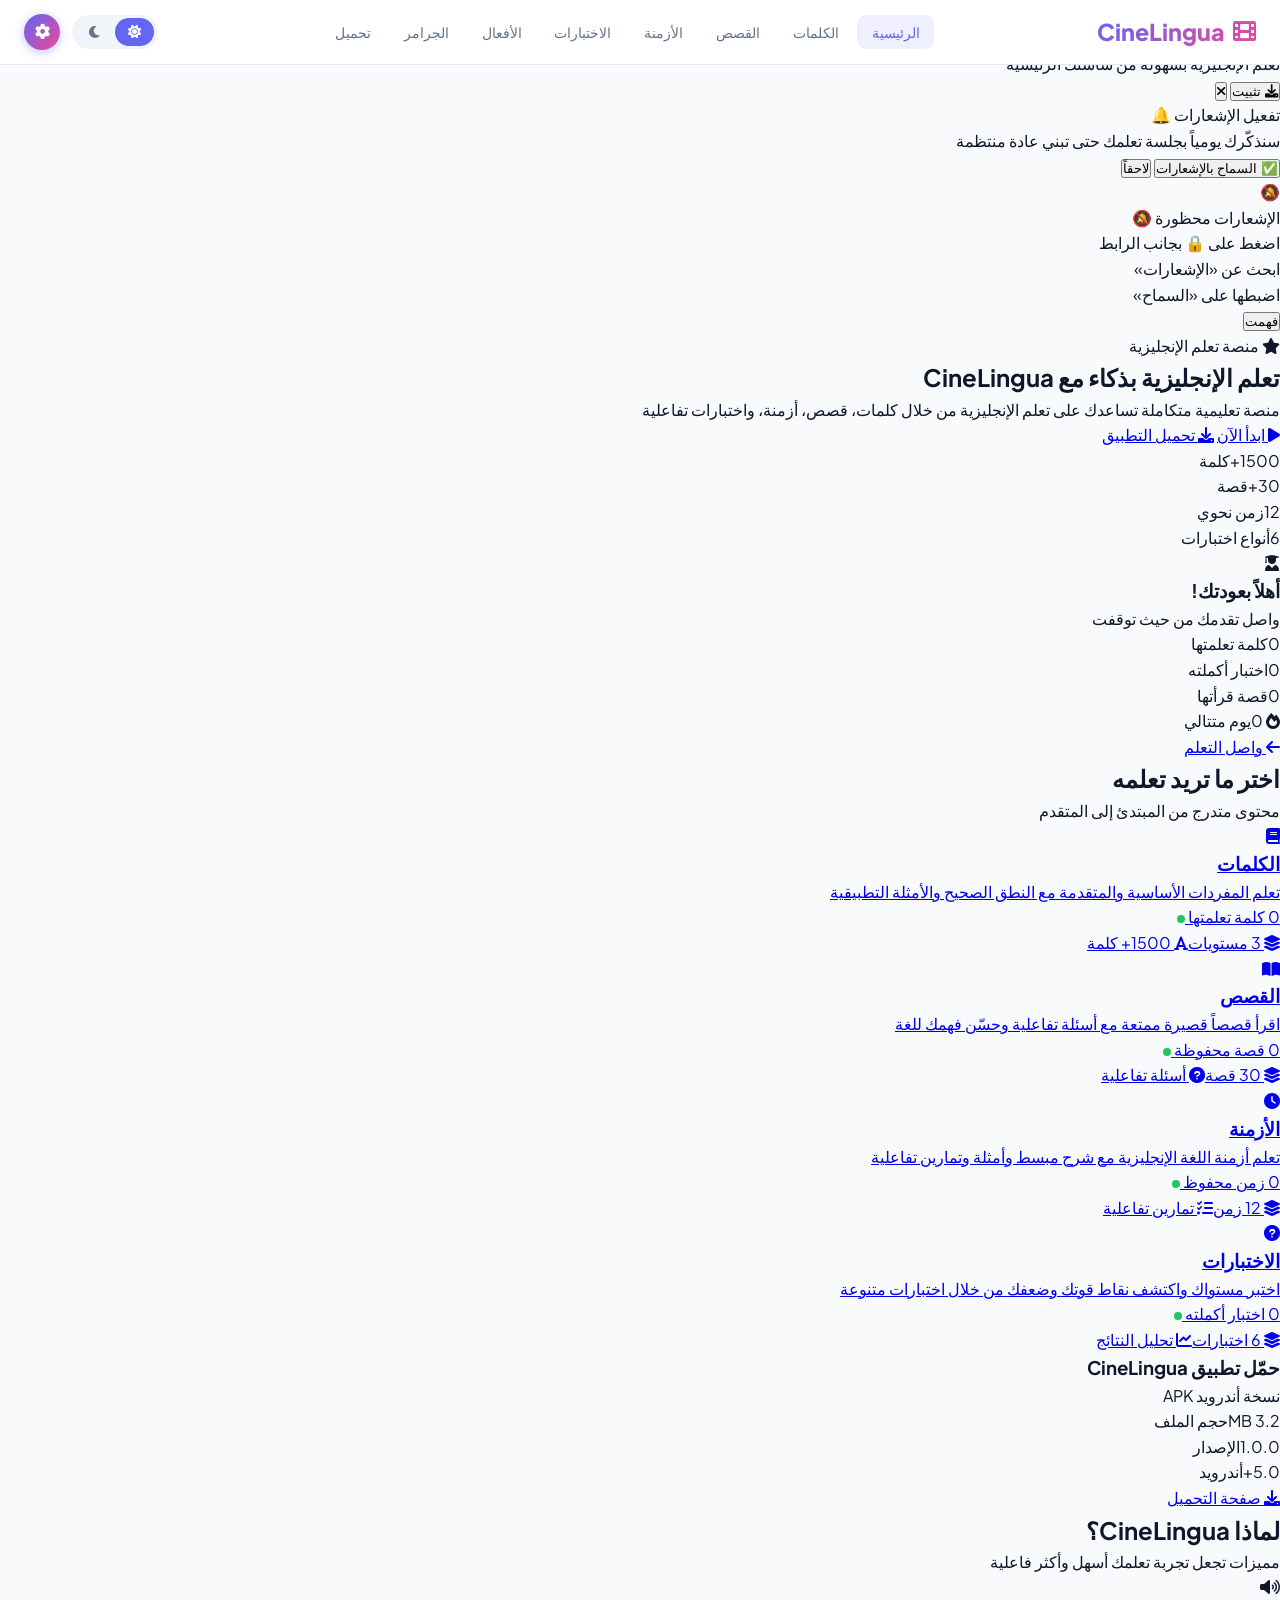
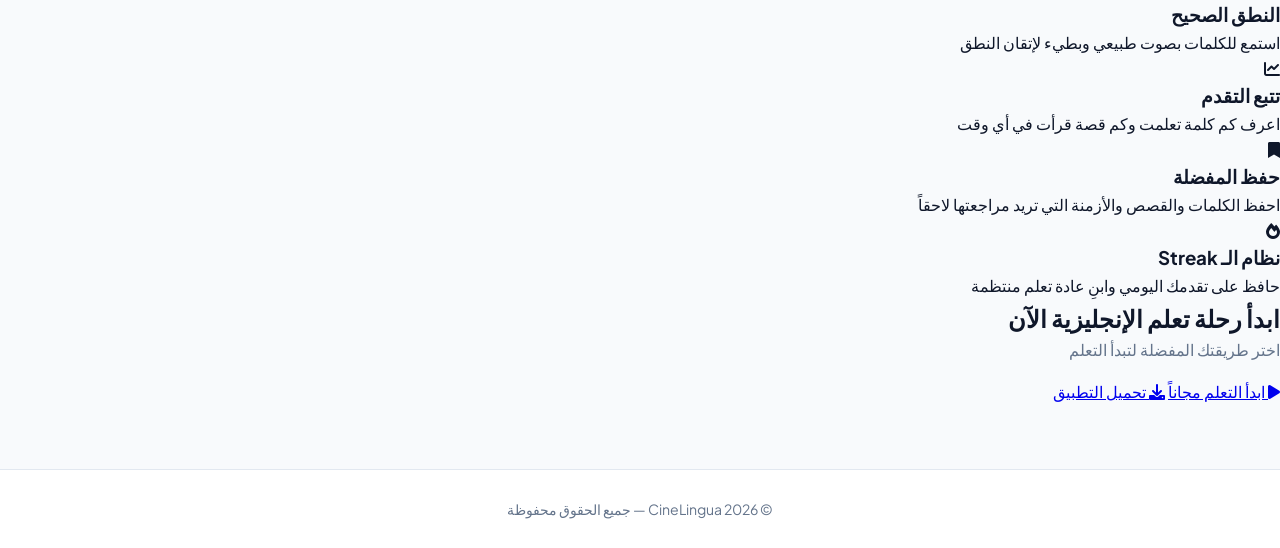
==== commit d4a5bb5c: "refactor: centralize UI logic, i18n, and design system (v3.0) - Moved shared Navbar, Footer, and Set" ====
--- a/index.html
+++ b/index.html
@@ -3,7 +3,7 @@
 <head>
     <meta charset="UTF-8">
     <meta name="viewport" content="width=device-width, initial-scale=1.0">
-    <title>CineLingua | تعلم الإنجليزية بذكاء</title>
+    <title data-i18n="siteName">CineLingua | تعلم الإنجليزية بذكاء</title>
     <link rel="manifest" href="manifest.json">
     <meta name="theme-color" content="#6366f1">
     <meta name="apple-mobile-web-app-capable" content="yes">
@@ -15,226 +15,11 @@
     <meta property="og:image" content="https://i.postimg.cc/J4xdc62M/20260305-233826.png">
     <meta property="og:url" content="https://riad325r-maker.github.io/cine-lingua.-/">
     <meta property="og:type" content="website">
+
     <link rel="stylesheet" href="https://cdnjs.cloudflare.com/ajax/libs/font-awesome/6.0.0/css/all.min.css">
     <link href="https://fonts.googleapis.com/css2?family=Plus+Jakarta+Sans:wght@300;400;500;600;700;800&display=swap" rel="stylesheet">
     <link href="https://unpkg.com/aos@2.3.1/dist/aos.css" rel="stylesheet">
-    <style>
-        * { margin: 0; padding: 0; box-sizing: border-box; }
-        :root {
-            --primary: #6366f1; --secondary: #ec4899;
-            --border: #e2e8f0; --shadow: 0 4px 6px -1px rgba(0,0,0,0.08);
-            --shadow-lg: 0 10px 25px -5px rgba(0,0,0,0.12);
-            --bg-primary: #f8fafc; --bg-card: #ffffff; --bg-secondary: #f1f5f9;
-            --text-primary: #0f172a; --text-secondary: #64748b;
-        }
-        [data-theme="dark"] {
-            --border: #334155; --bg-primary: #0f172a; --bg-card: #1e293b;
-            --bg-secondary: #334155; --text-primary: #f8fafc; --text-secondary: #cbd5e1;
-        }
-        body { background-color: var(--bg-primary); color: var(--text-primary); font-family: 'Plus Jakarta Sans', sans-serif; transition: background 0.3s, color 0.3s; }
-
-        /* ===== INSTALL BANNER ===== */
-        .install-banner { position: fixed; bottom: 20px; left: 20px; right: 20px; max-width: 400px; margin: 0 auto; background: var(--bg-card); border-radius: 1rem; padding: 1rem; box-shadow: var(--shadow-lg); border: 2px solid var(--primary); display: none; align-items: center; gap: 1rem; z-index: 2000; animation: slideUp 0.3s ease; direction: rtl; }
-        @keyframes slideUp { from { transform: translateY(100px); opacity: 0; } to { transform: translateY(0); opacity: 1; } }
-        .install-banner.show { display: flex; }
-        .install-icon { width: 48px; height: 48px; border-radius: 12px; display: flex; align-items: center; justify-content: center; flex-shrink: 0; overflow: hidden; background: white; padding: 4px; border: 2px solid var(--border); }
-        .install-icon img { width: 100%; height: 100%; object-fit: contain; border-radius: 8px; }
-        .install-content { flex-grow: 1; }
-        .install-content h4 { font-size: 1rem; margin-bottom: 0.25rem; color: var(--text-primary); }
-        .install-content p { font-size: 0.85rem; color: var(--text-secondary); }
-        .install-close { background: none; border: none; color: var(--text-secondary); cursor: pointer; font-size: 1.1rem; padding: 0.5rem; }
-        .install-btn { background: linear-gradient(135deg, var(--primary), var(--secondary)); color: white; border: none; padding: 0.5rem 1rem; border-radius: 2rem; font-weight: 600; font-size: 0.85rem; cursor: pointer; white-space: nowrap; margin-left: 0.5rem; font-family: inherit; }
-
-        /* ===== NOTIF ===== */
-        .notif-overlay { position: fixed; inset: 0; background: rgba(0,0,0,0.55); z-index: 9997; display: none; backdrop-filter: blur(2px); }
-        .notif-overlay.show { display: block; }
-        @keyframes popIn { from { transform: translate(-50%,-50%) scale(0.85); opacity:0; } to { transform: translate(-50%,-50%) scale(1); opacity:1; } }
-        .notif-prompt { position: fixed; top: 50%; left: 50%; transform: translate(-50%,-50%) scale(0.9); background: var(--bg-card); border-radius: 1.75rem; padding: 2.25rem 2rem; z-index: 9998; display: none; flex-direction: column; align-items: center; text-align: center; gap: 1.25rem; width: calc(100% - 3rem); max-width: 320px; box-shadow: 0 25px 60px rgba(0,0,0,0.25); direction: rtl; }
-        .notif-prompt.show { display: flex; animation: popIn 0.35s cubic-bezier(0.34,1.56,0.64,1) forwards; }
-        .notif-prompt-icon { font-size: 3.5rem; line-height: 1; }
-        .notif-prompt-title { font-size: 1.15rem; font-weight: 800; color: var(--text-primary); }
-        .notif-prompt-sub { font-size: 0.85rem; color: var(--text-secondary); line-height: 1.6; }
-        .notif-allow-btn { width: 100%; background: linear-gradient(135deg, var(--primary), var(--secondary)); color: white; border: none; padding: 0.9rem; border-radius: 2rem; font-weight: 700; cursor: pointer; font-size: 1rem; font-family: inherit; box-shadow: 0 4px 15px rgba(99,102,241,0.4); }
-        .notif-deny-btn { background: none; border: none; color: #94a3b8; cursor: pointer; font-size: 0.85rem; font-family: inherit; }
-        .notif-blocked { position: fixed; top: 50%; left: 50%; transform: translate(-50%,-50%) scale(0.9); background: var(--bg-card); border-radius: 1.75rem; padding: 2rem 1.75rem; z-index: 9998; display: none; flex-direction: column; align-items: center; text-align: center; gap: 1rem; width: calc(100% - 3rem); max-width: 320px; box-shadow: 0 25px 60px rgba(0,0,0,0.25); direction: rtl; }
-        .notif-blocked.show { display: flex; animation: popIn 0.35s cubic-bezier(0.34,1.56,0.64,1) forwards; }
-        .notif-blocked-icon { font-size: 3rem; }
-        .notif-blocked-title { font-size: 1.1rem; font-weight: 800; color: var(--text-primary); }
-        .notif-blocked-steps { background: var(--bg-secondary); border-radius: 1rem; padding: 1rem; text-align: right; width: 100%; font-size: 0.82rem; color: var(--text-secondary); line-height: 2; }
-        .notif-blocked-steps b { color: var(--text-primary); }
-        .notif-blocked-close { background: linear-gradient(135deg, var(--primary), var(--secondary)); color: white; border: none; padding: 0.8rem; border-radius: 2rem; font-weight: 700; cursor: pointer; font-size: 0.9rem; font-family: inherit; width: 100%; }
-
-        /* ===== NAVBAR ===== */
-        .navbar { background: var(--bg-card); box-shadow: 0 1px 0 var(--border); position: fixed; width: 100%; top: 0; z-index: 1000; }
-        .nav-container { max-width: 1200px; margin: 0 auto; padding: 0.9rem 2rem; display: flex; justify-content: space-between; align-items: center; }
-        .logo { display: flex; align-items: center; gap: 0.5rem; font-size: 1.45rem; font-weight: 800; background: linear-gradient(135deg, var(--primary), var(--secondary)); -webkit-background-clip: text; -webkit-text-fill-color: transparent; text-decoration: none; }
-        .nav-menu { display: flex; gap: 0.25rem; list-style: none; }
-        .nav-menu a { text-decoration: none; color: var(--text-secondary); font-weight: 500; padding: 0.5rem 0.9rem; border-radius: 0.6rem; transition: all 0.2s; font-size: 0.9rem; }
-        .nav-menu a:hover, .nav-menu a.active { color: var(--primary); background: rgba(99,102,241,0.08); }
-        .nav-right { display: flex; align-items: center; gap: 0.75rem; }
-        .theme-toggle { display: flex; background: var(--bg-secondary); padding: 0.2rem; border-radius: 2rem; }
-        .theme-btn { padding: 0.4rem 0.8rem; border: none; background: transparent; border-radius: 2rem; cursor: pointer; color: var(--text-secondary); transition: all 0.2s; font-size: 0.85rem; }
-        .theme-btn.active { background: var(--primary); color: white; }
-        .menu-toggle { background: none; border: none; font-size: 1.5rem; color: var(--primary); cursor: pointer; display: none; }
-        @media (max-width: 768px) {
-            .menu-toggle { display: block; }
-            .nav-menu { display: none; position: absolute; top: 100%; right: 0; left: 0; background: var(--bg-card); flex-direction: column; padding: 0.75rem; gap: 0.2rem; box-shadow: 0 10px 25px rgba(0,0,0,0.1); border-bottom: 1px solid var(--border); }
-            .nav-menu.show { display: flex; }
-            .nav-menu a { padding: 0.75rem 1rem; display: block; }
-        }
-
-        /* ===== SETTINGS BUTTON ===== */
-        .settings-btn {
-            width: 36px; height: 36px; border-radius: 50%;
-            background: linear-gradient(135deg, var(--primary), var(--secondary));
-            border: none; color: white; cursor: pointer;
-            display: flex; align-items: center; justify-content: center;
-            font-size: 0.95rem; transition: all 0.3s cubic-bezier(0.34,1.56,0.64,1);
-            box-shadow: 0 2px 10px rgba(99,102,241,0.4); flex-shrink: 0;
-        }
-        .settings-btn:hover { transform: rotate(90deg) scale(1.1); box-shadow: 0 4px 18px rgba(99,102,241,0.55); }
-
-        /* ===== SETTINGS PANEL ===== */
-        .settings-overlay { position: fixed; inset: 0; background: rgba(0,0,0,0.45); z-index: 9990; display: none; backdrop-filter: blur(4px); }
-        .settings-overlay.show { display: block; }
-        .settings-panel { position: fixed; top: 0; right: 0; z-index: 9991; width: 300px; max-width: 92vw; height: 100vh; background: var(--bg-card); display: flex; flex-direction: column; transform: translateX(110%); transition: transform 0.35s cubic-bezier(0.4,0,0.2,1); overflow: hidden; }
-        .settings-panel.show { transform: translateX(0); }
-        .settings-header { padding: 1.4rem 1.5rem; background: linear-gradient(135deg, var(--primary), var(--secondary)); color: white; display: flex; align-items: center; justify-content: space-between; flex-shrink: 0; }
-        .settings-header-left { display: flex; align-items: center; gap: 0.85rem; }
-        .settings-header-icon { width: 40px; height: 40px; border-radius: 0.65rem; background: rgba(255,255,255,0.2); display: flex; align-items: center; justify-content: center; font-size: 1.1rem; }
-        .settings-header-title { font-size: 1.05rem; font-weight: 800; }
-        .settings-header-sub { font-size: 0.72rem; opacity: 0.75; margin-top: 1px; }
-        .settings-close { width: 30px; height: 30px; border-radius: 50%; background: rgba(255,255,255,0.2); border: none; color: white; cursor: pointer; display: flex; align-items: center; justify-content: center; font-size: 0.85rem; transition: all 0.2s; }
-        .settings-close:hover { background: rgba(255,255,255,0.35); transform: rotate(90deg); }
-        .settings-body { flex: 1; overflow-y: auto; padding: 1.25rem; display: flex; flex-direction: column; gap: 1.4rem; }
-        .settings-section { display: flex; flex-direction: column; gap: 0.65rem; }
-        .settings-section-title { display: flex; align-items: center; gap: 0.5rem; font-size: 0.72rem; font-weight: 700; text-transform: uppercase; letter-spacing: 0.07em; color: var(--text-secondary); }
-        .settings-section-title i { color: var(--primary); }
-
-        /* Theme row */
-        .settings-theme-row { display: grid; grid-template-columns: 1fr 1fr; gap: 0.65rem; }
-        .settings-theme-btn { display: flex; flex-direction: column; align-items: center; gap: 0.5rem; padding: 0.85rem 0.5rem; border-radius: 0.9rem; border: 2px solid var(--border); background: var(--bg-secondary); cursor: pointer; font-size: 0.82rem; font-weight: 600; color: var(--text-secondary); font-family: inherit; position: relative; transition: all 0.2s; }
-        .settings-theme-btn:hover { border-color: rgba(99,102,241,0.4); color: var(--primary); }
-        .settings-theme-btn.active { border-color: var(--primary); background: rgba(99,102,241,0.08); color: var(--primary); }
-        .settings-theme-btn.active::after { content: '✓'; position: absolute; top: 6px; left: 8px; font-size: 0.65rem; font-weight: 800; width: 16px; height: 16px; background: var(--primary); color: white; border-radius: 50%; display: flex; align-items: center; justify-content: center; line-height: 16px; text-align: center; }
-        .theme-preview { width: 100%; height: 48px; border-radius: 0.5rem; overflow: hidden; display: flex; flex-direction: column; gap: 3px; padding: 5px; border: 1px solid rgba(0,0,0,0.07); }
-        .theme-preview.light { background: #f8fafc; }
-        .theme-preview.dark { background: #0f172a; }
-        .theme-preview .p-bar { height: 6px; border-radius: 3px; background: linear-gradient(90deg,#6366f1,#ec4899); }
-        .theme-preview .p-card { height: 7px; border-radius: 3px; }
-        .theme-preview.light .p-card { background: white; border: 1px solid #e2e8f0; }
-        .theme-preview.dark .p-card { background: #1e293b; border: 1px solid #334155; }
-        .theme-preview .p-card.short { width: 65%; }
-
-        /* Lang row */
-        .settings-lang-row { display: flex; flex-direction: column; gap: 0.5rem; }
-        .settings-lang-btn { display: flex; align-items: center; gap: 0.85rem; padding: 0.9rem 1rem; border-radius: 0.85rem; border: 2px solid var(--border); background: var(--bg-secondary); cursor: pointer; font-family: inherit; width: 100%; color: var(--text-primary); transition: all 0.2s; }
-        .settings-lang-btn:hover { border-color: rgba(99,102,241,0.4); }
-        .settings-lang-btn.active { border-color: var(--primary); background: rgba(99,102,241,0.08); }
-        .lang-flag { font-size: 1.4rem; flex-shrink: 0; }
-        .lang-info { display: flex; flex-direction: column; flex: 1; gap: 1px; }
-        .lang-name { font-size: 0.9rem; font-weight: 700; }
-        .lang-sub { font-size: 0.72rem; color: var(--text-secondary); }
-        .lang-check { color: var(--primary); font-size: 0.85rem; opacity: 0; transition: opacity 0.2s; }
-        .settings-lang-btn.active .lang-check { opacity: 1; }
-
-        /* Notif card */
-        .settings-notif-card { background: var(--bg-secondary); border: 1.5px solid var(--border); border-radius: 0.9rem; overflow: hidden; }
-        .settings-notif-top { display: flex; align-items: center; justify-content: space-between; padding: 0.85rem 1rem; border-bottom: 1px solid var(--border); }
-        .settings-notif-label { font-size: 0.88rem; font-weight: 600; color: var(--text-primary); }
-        .notif-badge { font-size: 0.72rem; font-weight: 700; padding: 0.25rem 0.65rem; border-radius: 2rem; }
-        .notif-badge.granted { background: rgba(34,197,94,0.12); color: #16a34a; }
-        .notif-badge.denied { background: rgba(239,68,68,0.12); color: #dc2626; }
-        .notif-badge.default { background: rgba(99,102,241,0.12); color: var(--primary); }
-        .notif-action-btn { width: 100%; padding: 0.85rem 1rem; border: none; background: linear-gradient(135deg, var(--primary), var(--secondary)); color: white; font-weight: 700; font-size: 0.88rem; cursor: pointer; font-family: inherit; display: flex; align-items: center; justify-content: center; gap: 0.5rem; transition: opacity 0.2s; }
-        .notif-action-btn:disabled { opacity: 0.5; cursor: not-allowed; background: var(--bg-secondary); color: var(--text-secondary); }
-
-        .settings-footer { padding: 1rem 1.5rem; border-top: 1px solid var(--border); text-align: center; font-size: 0.75rem; color: var(--text-secondary); flex-shrink: 0; }
-
-        /* ===== HERO ===== */
-        .hero { min-height: 82vh; display: flex; align-items: center; justify-content: center; text-align: center; background: linear-gradient(135deg, #4f46e5 0%, #7c3aed 50%, #db2777 100%); color: white; margin-top: 58px; padding: 4rem 2rem; position: relative; overflow: hidden; }
-        .hero::before { content: ''; position: absolute; inset: 0; background: url("data:image/svg+xml,%3Csvg width='60' height='60' viewBox='0 0 60 60' xmlns='http://www.w3.org/2000/svg'%3E%3Cg fill='none' fill-rule='evenodd'%3E%3Cg fill='%23ffffff' fill-opacity='0.04'%3E%3Ccircle cx='30' cy='30' r='2'/%3E%3C/g%3E%3C/g%3E%3C/svg%3E"); pointer-events: none; }
-        .hero-content { position: relative; z-index: 1; max-width: 700px; }
-        .hero-label { display: inline-flex; align-items: center; gap: 0.5rem; background: rgba(255,255,255,0.15); border: 1px solid rgba(255,255,255,0.25); color: white; padding: 0.4rem 1rem; border-radius: 100px; font-size: 0.82rem; font-weight: 600; margin-bottom: 1.5rem; backdrop-filter: blur(10px); }
-        .hero h1 { font-size: clamp(2rem, 5vw, 3.5rem); font-weight: 800; margin-bottom: 1rem; line-height: 1.2; }
-        .hero p { font-size: 1.1rem; max-width: 560px; margin: 0 auto 2rem; opacity: 0.88; line-height: 1.7; }
-        .hero-buttons { display: flex; gap: 0.85rem; justify-content: center; margin-bottom: 3rem; flex-wrap: wrap; }
-        .btn { padding: 0.75rem 1.8rem; border-radius: 3rem; text-decoration: none; font-weight: 700; transition: all 0.3s; display: inline-flex; align-items: center; gap: 0.5rem; font-size: 0.95rem; font-family: inherit; }
-        .btn-primary { background: white; color: var(--primary); border: 2px solid white; }
-        .btn-outline { border: 2px solid rgba(255,255,255,0.6); color: white; background: transparent; }
-        .btn-outline:hover { background: rgba(255,255,255,0.15); }
-        .hero-stats { display: flex; gap: 2rem; justify-content: center; flex-wrap: wrap; }
-        .hero-stat .stat-number { font-size: 2rem; font-weight: 800; display: block; line-height: 1; }
-        .hero-stat .stat-label { font-size: 0.85rem; opacity: 0.8; margin-top: 0.2rem; }
-
-        /* ===== PROGRESS BANNER ===== */
-        .progress-banner { max-width: 1200px; margin: 2rem auto 0; padding: 0 2rem; display: none; }
-        .progress-banner.show { display: block; }
-        .progress-card { background: linear-gradient(135deg, var(--primary), #7c3aed); border-radius: 1.25rem; padding: 1.5rem 2rem; color: white; display: flex; align-items: center; justify-content: space-between; flex-wrap: wrap; gap: 1rem; }
-        .progress-card-left { display: flex; align-items: center; gap: 1rem; }
-        .progress-avatar { width: 52px; height: 52px; border-radius: 50%; background: rgba(255,255,255,0.2); border: 2px solid rgba(255,255,255,0.35); display: flex; align-items: center; justify-content: center; font-size: 1.4rem; }
-        .progress-greeting h3 { font-size: 1.1rem; font-weight: 700; margin-bottom: 0.2rem; }
-        .progress-greeting p { font-size: 0.85rem; opacity: 0.85; }
-        .progress-stats { display: flex; gap: 1.5rem; flex-wrap: wrap; }
-        .progress-stat { text-align: center; }
-        .progress-stat .p-val { font-size: 1.6rem; font-weight: 800; display: block; line-height: 1; }
-        .progress-stat .p-lbl { font-size: 0.75rem; opacity: 0.8; }
-        .progress-divider { width: 1px; height: 40px; background: rgba(255,255,255,0.2); }
-        .progress-cta { background: white; color: var(--primary); border: none; padding: 0.65rem 1.4rem; border-radius: 2rem; font-weight: 700; font-family: inherit; font-size: 0.88rem; transition: all 0.2s; text-decoration: none; display: inline-flex; align-items: center; gap: 0.4rem; white-space: nowrap; }
-
-        /* ===== MENU SECTION ===== */
-        .menu-section { max-width: 1200px; margin: 4rem auto; padding: 0 2rem; }
-        .section-header { text-align: center; margin-bottom: 2.5rem; }
-        .section-header h2 { font-size: 2.2rem; font-weight: 800; margin-bottom: 0.5rem; background: linear-gradient(135deg, var(--primary), var(--secondary)); -webkit-background-clip: text; -webkit-text-fill-color: transparent; }
-        .section-header p { color: var(--text-secondary); font-size: 1rem; }
-        .menu-grid { display: grid; grid-template-columns: repeat(auto-fit, minmax(260px, 1fr)); gap: 1.5rem; }
-        .menu-card { background: var(--bg-card); border-radius: 1.4rem; padding: 2rem 1.5rem; text-align: center; box-shadow: var(--shadow); transition: all 0.3s; border: 2px solid transparent; text-decoration: none; color: inherit; display: flex; flex-direction: column; position: relative; overflow: hidden; }
-        .menu-card::after { content: ''; position: absolute; bottom: 0; left: 0; right: 0; height: 3px; background: linear-gradient(90deg, var(--primary), var(--secondary)); transform: scaleX(0); transition: transform 0.3s ease; }
-        .menu-card:hover { transform: translateY(-8px); border-color: rgba(99,102,241,0.25); box-shadow: var(--shadow-lg); }
-        .menu-card:hover::after { transform: scaleX(1); }
-        .menu-icon { width: 80px; height: 80px; border-radius: 50%; background: linear-gradient(135deg, var(--primary), var(--secondary)); display: flex; align-items: center; justify-content: center; margin: 0 auto 1.1rem; font-size: 2rem; color: white; box-shadow: 0 8px 20px rgba(99,102,241,0.3); }
-        .menu-card h3 { font-size: 1.6rem; font-weight: 800; margin-bottom: 0.5rem; color: var(--primary); }
-        .menu-card p { color: var(--text-secondary); margin-bottom: 1.2rem; line-height: 1.6; font-size: 0.95rem; flex-grow: 1; }
-        .card-progress { margin-bottom: 1rem; }
-        .card-progress-bar { height: 5px; background: var(--bg-secondary); border-radius: 100px; overflow: hidden; margin-bottom: 0.35rem; }
-        .card-progress-fill { height: 100%; border-radius: 100px; background: linear-gradient(90deg, var(--primary), var(--secondary)); transition: width 0.8s ease; }
-        .card-progress-label { font-size: 0.75rem; color: var(--text-secondary); text-align: right; }
-        .menu-stats { display: flex; justify-content: center; gap: 1rem; padding-top: 1rem; border-top: 1px solid var(--border); flex-wrap: wrap; }
-        .menu-stats span { display: flex; align-items: center; gap: 0.4rem; color: var(--text-secondary); font-size: 0.85rem; }
-        .menu-stats i { color: var(--primary); font-size: 0.85rem; }
-
-        /* ===== DOWNLOAD BANNER ===== */
-        .download-banner { max-width: 1200px; margin: 3rem auto; padding: 0 2rem; }
-        .download-banner-card { background: linear-gradient(135deg, var(--primary), var(--secondary)); border-radius: 2rem; padding: 2.5rem; color: white; display: flex; align-items: center; justify-content: space-between; flex-wrap: wrap; gap: 2rem; box-shadow: var(--shadow-lg); }
-        .download-banner-content { flex: 1; min-width: 250px; }
-        .download-banner-content h3 { font-size: 1.8rem; font-weight: 800; margin-bottom: 0.5rem; }
-        .download-banner-content p { opacity: 0.9; margin-bottom: 1rem; }
-        .download-banner-stats { display: flex; gap: 2rem; flex-wrap: wrap; }
-        .download-banner-stat .stat { font-size: 1.5rem; font-weight: 800; display: block; }
-        .download-banner-stat .label { font-size: 0.8rem; opacity: 0.8; }
-        .download-banner-btn { background: white; color: var(--primary); padding: 1rem 2.5rem; border-radius: 100px; text-decoration: none; font-weight: 700; font-size: 1.1rem; display: inline-flex; align-items: center; gap: 0.8rem; transition: all 0.3s; }
-
-        /* ===== FEATURES ===== */
-        .features-section { max-width: 1200px; margin: 4rem auto; padding: 0 2rem; }
-        .features-grid { display: grid; grid-template-columns: repeat(auto-fit, minmax(230px, 1fr)); gap: 1.25rem; }
-        .feature-card { background: var(--bg-card); padding: 1.75rem; border-radius: 1.2rem; text-align: center; box-shadow: var(--shadow); transition: all 0.3s; border: 1px solid var(--border); }
-        .feature-card:hover { transform: translateY(-4px); box-shadow: var(--shadow-lg); }
-        .feature-icon { width: 56px; height: 56px; border-radius: 14px; background: rgba(99,102,241,0.1); display: flex; align-items: center; justify-content: center; margin: 0 auto 1rem; font-size: 1.4rem; color: var(--primary); }
-        .feature-card h3 { font-size: 1.05rem; font-weight: 700; margin-bottom: 0.4rem; }
-        .feature-card p { color: var(--text-secondary); font-size: 0.88rem; line-height: 1.6; }
-
-        /* ===== CTA ===== */
-        .cta-section { max-width: 1200px; margin: 4rem auto; padding: 0 2rem; text-align: center; }
-        .cta-card { background: var(--bg-card); border-radius: 2rem; padding: 3rem; border: 2px solid var(--border); }
-        .cta-card h2 { font-size: 2rem; margin-bottom: 1rem; background: linear-gradient(135deg, var(--primary), var(--secondary)); -webkit-background-clip: text; -webkit-text-fill-color: transparent; }
-        .cta-buttons { display: flex; gap: 1rem; justify-content: center; flex-wrap: wrap; margin-top: 2rem; }
-        .cta-btn { padding: 1rem 2rem; border-radius: 100px; text-decoration: none; font-weight: 600; display: inline-flex; align-items: center; gap: 0.5rem; transition: all 0.3s; }
-        .cta-btn-primary { background: linear-gradient(135deg, var(--primary), var(--secondary)); color: white; }
-        .cta-btn-secondary { background: var(--bg-secondary); color: var(--text-primary); border: 2px solid var(--border); }
-        .footer { background: var(--bg-card); border-top: 1px solid var(--border); text-align: center; padding: 1.75rem 2rem; margin-top: 4rem; color: var(--text-secondary); font-size: 0.88rem; }
-        @keyframes pulse-dot { 0%,100%{opacity:1;transform:scale(1)} 50%{opacity:.5;transform:scale(1.3)} }
-        .live-dot { width:8px;height:8px;border-radius:50%;background:#22c55e;display:inline-block;animation:pulse-dot 1.8s ease-in-out infinite;margin-left:4px;vertical-align:middle; }
-    </style>
+    <link rel="stylesheet" href="style.css">
 </head>
 <body>
 
@@ -242,133 +27,47 @@
     <div class="install-banner" id="installBanner">
         <div class="install-icon"><img src="https://i.postimg.cc/J4xdc62M/20260305-233826.png" alt="CineLingua"></div>
         <div class="install-content">
-            <h4 id="ib-title">ثبّت تطبيق CineLingua</h4>
-            <p id="ib-desc">تعلم الإنجليزية بسهولة من شاشتك الرئيسية</p>
-        </div>
-        <button class="install-btn" id="installBtn"><i class="fas fa-download"></i> <span id="ib-btn">تثبيت</span></button>
+            <h4 id="ib-title" data-i18n="ib-title">ثبّت تطبيق CineLingua</h4>
+            <p id="ib-desc" data-i18n="ib-desc">تعلم الإنجليزية بسهولة من شاشتك الرئيسية</p>
+        </div>
+        <button class="install-btn" id="installBtn"><i class="fas fa-download"></i> <span id="ib-btn" data-i18n="ib-btn">تثبيت</span></button>
         <button class="install-close" id="installClose"><i class="fas fa-times"></i></button>
     </div>
 
     <div class="notif-overlay" id="notifOverlay"></div>
     <div class="notif-prompt" id="notifPrompt">
         <div class="notif-prompt-icon"></div>
-        <div class="notif-prompt-title" id="np-title">تفعيل الإشعارات</div>
-        <div class="notif-prompt-sub" id="np-sub">سنذكّرك يومياً بجلسة تعلمك حتى تبني عادة منتظمة</div>
-        <button class="notif-allow-btn" id="allowNotif"> السماح بالإشعارات</button>
-        <button class="notif-deny-btn" id="denyNotif">لاحقاً</button>
+        <div class="notif-prompt-title" id="np-title" data-i18n="np-title">تفعيل الإشعارات</div>
+        <div class="notif-prompt-sub" id="np-sub" data-i18n="np-sub">سنذكّرك يومياً بجلسة تعلمك حتى تبني عادة منتظمة</div>
+        <button class="notif-allow-btn" id="allowNotif" data-i18n="allowNotif"> السماح بالإشعارات</button>
+        <button class="notif-deny-btn" id="denyNotif" data-i18n="denyNotif">لاحقاً</button>
     </div>
     <div class="notif-blocked" id="notifBlocked">
         <div class="notif-blocked-icon">🔕</div>
-        <div class="notif-blocked-title" id="nb-title">الإشعارات محظورة</div>
-        <div class="notif-blocked-steps" id="nb-steps">
+        <div class="notif-blocked-title" id="nb-title" data-i18n="nb-title">الإشعارات محظورة</div>
+        <div class="notif-blocked-steps" id="nb-steps" data-i18n="nb-steps">
             اضغط على 🔒 بجانب الرابط<br>
             ابحث عن «الإشعارات»<br>
             اضبطها على «السماح»
         </div>
-        <button class="notif-blocked-close" id="notifBlockedClose">فهمت</button>
-    </div>
-
-    <!-- SETTINGS PANEL -->
-    <div class="settings-overlay" id="settingsOverlay" onclick="closeSettings()"></div>
-    <div class="settings-panel" id="settingsPanel">
-        <div class="settings-header">
-            <div class="settings-header-left">
-                <div class="settings-header-icon"><i class="fas fa-sliders-h"></i></div>
-                <div>
-                    <div class="settings-header-title" id="s-title">الإعدادات</div>
-                    <div class="settings-header-sub">CineLingua</div>
-                </div>
-            </div>
-            <button class="settings-close" onclick="closeSettings()"><i class="fas fa-times"></i></button>
-        </div>
-        <div class="settings-body">
-            <!-- Appearance -->
-            <div class="settings-section">
-                <div class="settings-section-title"><i class="fas fa-palette"></i> <span id="s-appearance">المظهر</span></div>
-                <div class="settings-theme-row">
-                    <button class="settings-theme-btn" id="btn-light" onclick="setTheme('light')">
-                        <div class="theme-preview light"><div class="p-bar"></div><div class="p-card"></div><div class="p-card short"></div></div>
-                        <i class="fas fa-sun"></i> <span id="s-light">فاتح</span>
-                    </button>
-                    <button class="settings-theme-btn" id="btn-dark" onclick="setTheme('dark')">
-                        <div class="theme-preview dark"><div class="p-bar"></div><div class="p-card"></div><div class="p-card short"></div></div>
-                        <i class="fas fa-moon"></i> <span id="s-dark">داكن</span>
-                    </button>
-                </div>
-            </div>
-            <!-- Language -->
-            <div class="settings-section">
-                <div class="settings-section-title"><i class="fas fa-globe"></i> <span id="s-lang">اللغة</span></div>
-                <div class="settings-lang-row">
-                    <button class="settings-lang-btn" id="lang-ar" onclick="setLang('ar')">
-                        <span class="lang-flag"></span>
-                        <div class="lang-info"><span class="lang-name">العربية</span><span class="lang-sub">Arabic</span></div>
-                        <i class="fas fa-check lang-check"></i>
-                    </button>
-                    <button class="settings-lang-btn" id="lang-en" onclick="setLang('en')">
-                        <span class="lang-flag"></span>
-                        <div class="lang-info"><span class="lang-name">English</span><span class="lang-sub">الإنجليزية</span></div>
-                        <i class="fas fa-check lang-check"></i>
-                    </button>
-                </div>
-            </div>
-            <!-- Notifications -->
-            <div class="settings-section">
-                <div class="settings-section-title"><i class="fas fa-bell"></i> <span id="s-notif">الإشعارات</span></div>
-                <div class="settings-notif-card">
-                    <div class="settings-notif-top">
-                        <span class="settings-notif-label" id="s-notif-status">حالة الإشعارات</span>
-                        <span class="notif-badge default" id="notifBadge">غير محددة</span>
-                    </div>
-                    <button class="notif-action-btn" id="notifActionBtn" onclick="requestNotifSettings()">
-                        <i class="fas fa-bell"></i> <span id="s-notif-btn">تفعيل الإشعارات</span>
-                    </button>
-                </div>
-            </div>
-        </div>
-        <div class="settings-footer">CineLingua • v2.0</div>
-    </div>
-
-    <!-- NAVBAR -->
-    <nav class="navbar">
-        <div class="nav-container">
-            <a class="logo" href="index.html"><i class="fas fa-film"></i> CineLingua</a>
-            <button class="menu-toggle" onclick="toggleMenu()"><i class="fas fa-bars"></i></button>
-            <ul class="nav-menu" id="navMenu">
-                <li><a href="index.html" class="active" id="nav-home">الرئيسية</a></li>
-                <li><a href="lessons.html" id="nav-lessons">الكلمات</a></li>
-                <li><a href="stories.html" id="nav-stories">القصص</a></li>
-                <li><a href="tenses.html" id="nav-tenses">الأزمنة</a></li>
-                <li><a href="quiz.html" id="nav-quiz">الاختبارات</a></li>
-                <li><a href="verbs.html" id="nav-quiz">الأفعال والتصاريف</a></li>
-                <li><a href="grammar.html" id="nav-quiz">الجرامر</a></li>
-                <li><a href="download.html" id="nav-download">تحميل التطبيق</a></li>
-            </ul>
-            <div class="nav-right">
-                <div class="theme-toggle">
-                    <button class="theme-btn active" onclick="setTheme('light')"><i class="fas fa-sun"></i></button>
-                    <button class="theme-btn" onclick="setTheme('dark')"><i class="fas fa-moon"></i></button>
-                </div>
-                <button class="settings-btn" onclick="openSettings()"><i class="fas fa-cog"></i></button>
-            </div>
-        </div>
-    </nav>
+        <button class="notif-blocked-close" id="notifBlockedClose" data-i18n="notifBlockedClose">فهمت</button>
+    </div>
 
     <!-- HERO -->
     <section class="hero">
         <div class="hero-content" data-aos="fade-up">
-            <div class="hero-label"><i class="fas fa-star"></i> <span id="hero-label">منصة تعلم الإنجليزية</span></div>
-            <h1 id="hero-title">تعلم الإنجليزية بذكاء مع CineLingua</h1>
-            <p id="hero-desc">منصة تعليمية متكاملة تساعدك على تعلم الإنجليزية من خلال كلمات، قصص، أزمنة، واختبارات تفاعلية</p>
+            <div class="hero-label"><i class="fas fa-star"></i> <span id="hero-label" data-i18n="hero-label">منصة تعلم الإنجليزية</span></div>
+            <h1 id="hero-title" data-i18n="hero-title">تعلم الإنجليزية بذكاء مع CineLingua</h1>
+            <p id="hero-desc" data-i18n="hero-desc">منصة تعليمية متكاملة تساعدك على تعلم الإنجليزية من خلال كلمات، قصص، أزمنة، واختبارات تفاعلية</p>
             <div class="hero-buttons">
-                <a href="#menu" class="btn btn-primary"><i class="fas fa-play"></i> <span id="hero-start">ابدأ الآن</span></a>
-                <a href="download.html" class="btn btn-outline"><i class="fas fa-download"></i> <span id="hero-download">تحميل التطبيق</span></a>
+                <a href="#menu" class="btn btn-primary"><i class="fas fa-play"></i> <span id="hero-start" data-i18n="hero-start">ابدأ الآن</span></a>
+                <a href="download.html" class="btn btn-outline"><i class="fas fa-download"></i> <span id="hero-download" data-i18n="hero-download">تحميل التطبيق</span></a>
             </div>
             <div class="hero-stats">
-                <div class="hero-stat"><span class="stat-number">1500+</span><span class="stat-label" id="stat-words">كلمة</span></div>
-                <div class="hero-stat"><span class="stat-number">30+</span><span class="stat-label" id="stat-stories">قصة</span></div>
-                <div class="hero-stat"><span class="stat-number">12</span><span class="stat-label" id="stat-tenses">زمن نحوي</span></div>
-                <div class="hero-stat"><span class="stat-number">6</span><span class="stat-label" id="stat-quizzes">أنواع اختبارات</span></div>
+                <div class="hero-stat"><span class="stat-number">1500+</span><span class="stat-label" id="stat-words" data-i18n="stat-words">كلمة</span></div>
+                <div class="hero-stat"><span class="stat-number">30+</span><span class="stat-label" id="stat-stories" data-i18n="stat-stories">قصة</span></div>
+                <div class="hero-stat"><span class="stat-number">12</span><span class="stat-label" id="stat-tenses" data-i18n="stat-tenses">زمن نحوي</span></div>
+                <div class="hero-stat"><span class="stat-number">6</span><span class="stat-label" id="stat-quizzes" data-i18n="stat-quizzes">أنواع اختبارات</span></div>
             </div>
         </div>
     </section>
@@ -380,56 +79,56 @@
                 <div class="progress-avatar"><i class="fas fa-user-graduate"></i></div>
                 <div class="progress-greeting">
                     <h3 id="greetingText">أهلاً بعودتك!</h3>
-                    <p id="greetingSubtext">واصل تقدمك من حيث توقفت</p>
+                    <p id="greetingSubtext" data-i18n="greetingSub">واصل تقدمك من حيث توقفت</p>
                 </div>
             </div>
             <div class="progress-stats">
-                <div class="progress-stat"><span class="p-val" id="pb-learned">0</span><span class="p-lbl" id="pb-words-lbl">كلمة تعلمتها</span></div>
+                <div class="progress-stat"><span class="p-val" id="pb-learned">0</span><span class="p-lbl" id="pb-words-lbl" data-i18n="pb-words-lbl">كلمة تعلمتها</span></div>
                 <div class="progress-divider"></div>
-                <div class="progress-stat"><span class="p-val" id="pb-quizzes">0</span><span class="p-lbl" id="pb-quiz-lbl">اختبار أكملته</span></div>
+                <div class="progress-stat"><span class="p-val" id="pb-quizzes">0</span><span class="p-lbl" id="pb-quiz-lbl" data-i18n="pb-quiz-lbl">اختبار أكملته</span></div>
                 <div class="progress-divider"></div>
-                <div class="progress-stat"><span class="p-val" id="pb-stories">0</span><span class="p-lbl" id="pb-stories-lbl">قصة قرأتها</span></div>
+                <div class="progress-stat"><span class="p-val" id="pb-stories">0</span><span class="p-lbl" id="pb-stories-lbl" data-i18n="pb-stories-lbl">قصة قرأتها</span></div>
                 <div class="progress-divider"></div>
-                <div class="progress-stat"><span class="p-val" id="pb-streak"><i class="fas fa-fire" style="font-size:1rem"></i> 0</span><span class="p-lbl" id="pb-streak-lbl">يوم متتالي</span></div>
-            </div>
-            <a href="lessons.html" class="progress-cta"><i class="fas fa-arrow-left"></i> <span id="progress-cta-txt">واصل التعلم</span></a>
+                <div class="progress-stat"><span class="p-val" id="pb-streak"><i class="fas fa-fire" style="font-size:1rem"></i> 0</span><span class="p-lbl" id="pb-streak-lbl" data-i18n="pb-streak-lbl">يوم متتالي</span></div>
+            </div>
+            <a href="lessons.html" class="progress-cta"><i class="fas fa-arrow-left"></i> <span id="progress-cta-txt" data-i18n="progress-cta-txt">واصل التعلم</span></a>
         </div>
     </div>
 
     <!-- MENU -->
     <section class="menu-section" id="menu">
         <div class="section-header" data-aos="fade-up">
-            <h2 id="menu-title">اختر ما تريد تعلمه</h2>
-            <p id="menu-sub">محتوى متدرج من المبتدئ إلى المتقدم</p>
+            <h2 id="menu-title" data-i18n="menu-title">اختر ما تريد تعلمه</h2>
+            <p id="menu-sub" data-i18n="menu-sub">محتوى متدرج من المبتدئ إلى المتقدم</p>
         </div>
         <div class="menu-grid">
             <a href="lessons.html" class="menu-card" data-aos="fade-up">
                 <div class="menu-icon"><i class="fas fa-book"></i></div>
-                <h3 id="card-words-title">الكلمات</h3>
-                <p id="card-words-desc">تعلم المفردات الأساسية والمتقدمة مع النطق الصحيح والأمثلة التطبيقية</p>
+                <h3 id="card-words-title" data-i18n="card-words-title">الكلمات</h3>
+                <p id="card-words-desc" data-i18n="card-words-desc">تعلم المفردات الأساسية والمتقدمة مع النطق الصحيح والأمثلة التطبيقية</p>
                 <div class="card-progress"><div class="card-progress-bar"><div class="card-progress-fill" id="words-progress" style="width:0%"></div></div><div class="card-progress-label" id="words-progress-label">0 كلمة تعلمتها <span class="live-dot"></span></div></div>
-                <div class="menu-stats"><span><i class="fas fa-layer-group"></i> <span id="words-levels">3 مستويات</span></span><span><i class="fas fa-font"></i> 1500+ <span id="words-count">كلمة</span></span></div>
+                <div class="menu-stats"><span><i class="fas fa-layer-group"></i> <span id="words-levels" data-i18n="words-levels">3 مستويات</span></span><span><i class="fas fa-font"></i> 1500+ <span id="words-count" data-i18n="stat-words">كلمة</span></span></div>
             </a>
             <a href="stories.html" class="menu-card" data-aos="fade-up" data-aos-delay="100">
                 <div class="menu-icon"><i class="fas fa-book-open"></i></div>
-                <h3 id="card-stories-title">القصص</h3>
-                <p id="card-stories-desc">اقرأ قصصاً قصيرة ممتعة مع أسئلة تفاعلية وحسّن فهمك للغة</p>
+                <h3 id="card-stories-title" data-i18n="card-stories-title">القصص</h3>
+                <p id="card-stories-desc" data-i18n="card-stories-desc">اقرأ قصصاً قصيرة ممتعة مع أسئلة تفاعلية وحسّن فهمك للغة</p>
                 <div class="card-progress"><div class="card-progress-bar"><div class="card-progress-fill" id="stories-progress" style="width:0%"></div></div><div class="card-progress-label" id="stories-progress-label">0 قصة محفوظة <span class="live-dot"></span></div></div>
-                <div class="menu-stats"><span><i class="fas fa-layer-group"></i> 30 <span id="stories-count">قصة</span></span><span><i class="fas fa-question-circle"></i> <span id="stories-interactive">أسئلة تفاعلية</span></span></div>
+                <div class="menu-stats"><span><i class="fas fa-layer-group"></i> 30 <span id="stories-count" data-i18n="stat-stories">قصة</span></span><span><i class="fas fa-question-circle"></i> <span id="stories-interactive" data-i18n="stories-interactive">أسئلة تفاعلية</span></span></div>
             </a>
             <a href="tenses.html" class="menu-card" data-aos="fade-up" data-aos-delay="150">
                 <div class="menu-icon"><i class="fas fa-clock"></i></div>
-                <h3 id="card-tenses-title">الأزمنة</h3>
-                <p id="card-tenses-desc">تعلم أزمنة اللغة الإنجليزية مع شرح مبسط وأمثلة وتمارين تفاعلية</p>
+                <h3 id="card-tenses-title" data-i18n="card-tenses-title">الأزمنة</h3>
+                <p id="card-tenses-desc" data-i18n="card-tenses-desc">تعلم أزمنة اللغة الإنجليزية مع شرح مبسط وأمثلة وتمارين تفاعلية</p>
                 <div class="card-progress"><div class="card-progress-bar"><div class="card-progress-fill" id="tenses-progress" style="width:0%"></div></div><div class="card-progress-label" id="tenses-progress-label">0 زمن محفوظ <span class="live-dot"></span></div></div>
-                <div class="menu-stats"><span><i class="fas fa-layer-group"></i> 12 <span id="tenses-count">زمن</span></span><span><i class="fas fa-tasks"></i> <span id="tenses-exercises">تمارين تفاعلية</span></span></div>
+                <div class="menu-stats"><span><i class="fas fa-layer-group"></i> 12 <span id="tenses-count" data-i18n="tenses-count">زمن</span></span><span><i class="fas fa-tasks"></i> <span id="tenses-exercises" data-i18n="tenses-exercises">تمارين تفاعلية</span></span></div>
             </a>
             <a href="quiz.html" class="menu-card" data-aos="fade-up" data-aos-delay="200">
                 <div class="menu-icon"><i class="fas fa-question-circle"></i></div>
-                <h3 id="card-quiz-title">الاختبارات</h3>
-                <p id="card-quiz-desc">اختبر مستواك واكتشف نقاط قوتك وضعفك من خلال اختبارات متنوعة</p>
+                <h3 id="card-quiz-title" data-i18n="card-quiz-title">الاختبارات</h3>
+                <p id="card-quiz-desc" data-i18n="card-quiz-desc">اختبر مستواك واكتشف نقاط قوتك وضعفك من خلال اختبارات متنوعة</p>
                 <div class="card-progress"><div class="card-progress-bar"><div class="card-progress-fill" id="quizzes-progress" style="width:0%"></div></div><div class="card-progress-label" id="quizzes-progress-label">0 اختبار أكملته <span class="live-dot"></span></div></div>
-                <div class="menu-stats"><span><i class="fas fa-layer-group"></i> 6 <span id="quiz-count">اختبارات</span></span><span><i class="fas fa-chart-line"></i> <span id="quiz-analysis">تحليل النتائج</span></span></div>
+                <div class="menu-stats"><span><i class="fas fa-layer-group"></i> 6 <span id="quiz-count" data-i18n="quiz-count">اختبارات</span></span><span><i class="fas fa-chart-line"></i> <span id="quiz-analysis" data-i18n="quiz-analysis">تحليل النتائج</span></span></div>
             </a>
         </div>
     </section>
@@ -438,290 +137,65 @@
     <section class="download-banner" data-aos="fade-up">
         <div class="download-banner-card">
             <div class="download-banner-content">
-                <h3 id="dl-title">حمّل تطبيق CineLingua</h3>
-                <p id="dl-sub">نسخة أندرويد APK</p>
+                <h3 id="dl-title" data-i18n="dl-title">حمّل تطبيق CineLingua</h3>
+                <p id="dl-sub" data-i18n="dl-sub">نسخة أندرويد APK</p>
                 <div class="download-banner-stats">
-                    <div class="download-banner-stat"><span class="stat">3.2 MB</span><span class="label" id="dl-size">حجم الملف</span></div>
-                    <div class="download-banner-stat"><span class="stat">1.0.0</span><span class="label" id="dl-ver">الإصدار</span></div>
-                    <div class="download-banner-stat"><span class="stat">5.0+</span><span class="label" id="dl-android">أندرويد</span></div>
+                    <div class="download-banner-stat"><span class="stat">3.2 MB</span><span class="label" id="dl-size" data-i18n="dl-size">حجم الملف</span></div>
+                    <div class="download-banner-stat"><span class="stat">1.0.0</span><span class="label" id="dl-ver" data-i18n="dl-ver">الإصدار</span></div>
+                    <div class="download-banner-stat"><span class="stat">5.0+</span><span class="label" id="dl-android" data-i18n="dl-android">أندرويد</span></div>
                 </div>
             </div>
-            <a href="download.html" class="download-banner-btn"><i class="fas fa-download"></i> <span id="dl-btn">صفحة التحميل</span></a>
+            <a href="download.html" class="download-banner-btn"><i class="fas fa-download"></i> <span id="dl-btn" data-i18n="dl-btn">صفحة التحميل</span></a>
         </div>
     </section>
 
     <!-- FEATURES -->
     <section class="features-section" id="features">
         <div class="section-header" data-aos="fade-up">
-            <h2 id="feat-title">لماذا CineLingua؟</h2>
-            <p id="feat-sub">مميزات تجعل تجربة تعلمك أسهل وأكثر فاعلية</p>
+            <h2 id="feat-title" data-i18n="feat-title">لماذا CineLingua؟</h2>
+            <p id="feat-sub" data-i18n="feat-sub">مميزات تجعل تجربة تعلمك أسهل وأكثر فاعلية</p>
         </div>
         <div class="features-grid">
-            <div class="feature-card" data-aos="fade-up"><div class="feature-icon"><i class="fas fa-volume-up"></i></div><h3 id="f1-title">النطق الصحيح</h3><p id="f1-desc">استمع للكلمات بصوت طبيعي وبطيء لإتقان النطق</p></div>
-            <div class="feature-card" data-aos="fade-up" data-aos-delay="100"><div class="feature-icon"><i class="fas fa-chart-line"></i></div><h3 id="f2-title">تتبع التقدم</h3><p id="f2-desc">اعرف كم كلمة تعلمت وكم قصة قرأت في أي وقت</p></div>
-            <div class="feature-card" data-aos="fade-up" data-aos-delay="150"><div class="feature-icon"><i class="fas fa-bookmark"></i></div><h3 id="f3-title">حفظ المفضلة</h3><p id="f3-desc">احفظ الكلمات والقصص والأزمنة التي تريد مراجعتها لاحقاً</p></div>
-            <div class="feature-card" data-aos="fade-up" data-aos-delay="200"><div class="feature-icon"><i class="fas fa-fire"></i></div><h3 id="f4-title">نظام الـ Streak</h3><p id="f4-desc">حافظ على تقدمك اليومي وابنِ عادة تعلم منتظمة</p></div>
+            <div class="feature-card" data-aos="fade-up"><div class="feature-icon"><i class="fas fa-volume-up"></i></div><h3 id="f1-title" data-i18n="f1-title">النطق الصحيح</h3><p id="f1-desc" data-i18n="f1-desc">استمع للكلمات بصوت طبيعي وبطيء لإتقان النطق</p></div>
+            <div class="feature-card" data-aos="fade-up" data-aos-delay="100"><div class="feature-icon"><i class="fas fa-chart-line"></i></div><h3 id="f2-title" data-i18n="f2-title">تتبع التقدم</h3><p id="f2-desc" data-i18n="f2-desc">اعرف كم كلمة تعلمت وكم قصة قرأت في أي وقت</p></div>
+            <div class="feature-card" data-aos="fade-up" data-aos-delay="150"><div class="feature-icon"><i class="fas fa-bookmark"></i></div><h3 id="f3-title" data-i18n="f3-title">حفظ المفضلة</h3><p id="f3-desc" data-i18n="f3-desc">احفظ الكلمات والقصص والأزمنة التي تريد مراجعتها لاحقاً</p></div>
+            <div class="feature-card" data-aos="fade-up" data-aos-delay="200"><div class="feature-icon"><i class="fas fa-fire"></i></div><h3 id="f4-title" data-i18n="f4-title">نظام الـ Streak</h3><p id="f4-desc" data-i18n="f4-desc">حافظ على تقدمك اليومي وابنِ عادة تعلم منتظمة</p></div>
         </div>
     </section>
 
     <!-- CTA -->
     <section class="cta-section" data-aos="fade-up">
         <div class="cta-card">
-            <h2 id="cta-title">ابدأ رحلة تعلم الإنجليزية الآن</h2>
-            <p style="color:var(--text-secondary);margin-bottom:1rem" id="cta-sub">اختر طريقتك المفضلة لتبدأ التعلم</p>
+            <h2 id="cta-title" data-i18n="cta-title">ابدأ رحلة تعلم الإنجليزية الآن</h2>
+            <p style="color:var(--text-secondary);margin-bottom:1rem" id="cta-sub" data-i18n="cta-sub">اختر طريقتك المفضلة لتبدأ التعلم</p>
             <div class="cta-buttons">
-                <a href="#menu" class="cta-btn cta-btn-primary"><i class="fas fa-play"></i> <span id="cta-start">ابدأ التعلم مجاناً</span></a>
-                <a href="download.html" class="cta-btn cta-btn-secondary"><i class="fas fa-download"></i> <span id="cta-dl">تحميل التطبيق</span></a>
-            </div>
-        </div>
-    </section>
-
-    <footer class="footer"><p id="footer-txt">© 2026 CineLingua — جميع الحقوق محفوظة</p></footer>
-
+                <a href="#menu" class="cta-btn cta-btn-primary"><i class="fas fa-play"></i> <span id="cta-start" data-i18n="cta-start">ابدأ التعلم مجاناً</span></a>
+                <a href="download.html" class="cta-btn cta-btn-secondary"><i class="fas fa-download"></i> <span id="cta-dl" data-i18n="cta-dl">تحميل التطبيق</span></a>
+            </div>
+        </div>
+    </section>
+
+    <!-- SHARED ASSETS -->
     <script src="https://www.gstatic.com/firebasejs/10.7.0/firebase-app-compat.js"></script>
     <script src="https://www.gstatic.com/firebasejs/10.7.0/firebase-messaging-compat.js"></script>
     <script src="https://www.gstatic.com/firebasejs/10.7.0/firebase-firestore-compat.js"></script>
     <script src="https://unpkg.com/aos@2.3.1/dist/aos.js"></script>
+    <script src="translation.js"></script>
+    <script src="core.js"></script>
+
     <script>
-    // =============================================
-    //  TRANSLATIONS
-    // =============================================
-    const i18n = {
-        ar: {
-            // nav
-            'nav-home':'الرئيسية','nav-lessons':'الكلمات','nav-stories':'القصص',
-            'nav-tenses':'الأزمنة','nav-quiz':'الاختبارات','nav-download':'تحميل التطبيق',
-            // settings panel
-            's-title':'الإعدادات','s-appearance':'المظهر','s-light':'فاتح','s-dark':'داكن',
-            's-lang':'اللغة','s-notif':'الإشعارات','s-notif-status':'حالة الإشعارات',
-            's-notif-btn':'تفعيل الإشعارات',
-            // notif badge
-            'notif-granted':'مفعّلة ✓','notif-denied':'محظورة','notif-default':'غير محددة',
-            // install banner
-            'ib-title':'ثبّت تطبيق CineLingua','ib-desc':'تعلم الإنجليزية بسهولة من شاشتك الرئيسية','ib-btn':'تثبيت',
-            // notif prompt
-            'np-title':'تفعيل الإشعارات 🔔','np-sub':'سنذكّرك يومياً بجلسة تعلمك حتى تبني عادة منتظمة',
-            'allowNotif':'✅ السماح بالإشعارات','denyNotif':'لاحقاً',
-            // notif blocked
-            'nb-title':'الإشعارات محظورة 🔕',
-            'nb-steps':'اضغط على 🔒 بجانب الرابط<br>ابحث عن «الإشعارات»<br>اضبطها على «السماح»',
-            'notifBlockedClose':'فهمت',
-            // hero
-            'hero-label':'منصة تعلم الإنجليزية','hero-title':'تعلم الإنجليزية بذكاء مع CineLingua',
-            'hero-desc':'منصة تعليمية متكاملة تساعدك على تعلم الإنجليزية من خلال كلمات، قصص، أزمنة، واختبارات تفاعلية',
-            'hero-start':'ابدأ الآن','hero-download':'تحميل التطبيق',
-            'stat-words':'كلمة','stat-stories':'قصة','stat-tenses':'زمن نحوي','stat-quizzes':'أنواع اختبارات',
-            // progress
-            'pb-words-lbl':'كلمة تعلمتها','pb-quiz-lbl':'اختبار أكملته',
-            'pb-stories-lbl':'قصة قرأتها','pb-streak-lbl':'يوم متتالي','progress-cta-txt':'واصل التعلم',
-            // menu
-            'menu-title':'اختر ما تريد تعلمه','menu-sub':'محتوى متدرج من المبتدئ إلى المتقدم',
-            'card-words-title':'الكلمات','card-words-desc':'تعلم المفردات الأساسية والمتقدمة مع النطق الصحيح والأمثلة التطبيقية',
-            'words-levels':'3 مستويات','words-count':'كلمة',
-            'card-stories-title':'القصص','card-stories-desc':'اقرأ قصصاً قصيرة ممتعة مع أسئلة تفاعلية وحسّن فهمك للغة',
-            'stories-count':'قصة','stories-interactive':'أسئلة تفاعلية',
-            'card-tenses-title':'الأزمنة','card-tenses-desc':'تعلم أزمنة اللغة الإنجليزية مع شرح مبسط وأمثلة وتمارين تفاعلية',
-            'tenses-count':'زمن','tenses-exercises':'تمارين تفاعلية',
-            'card-quiz-title':'الاختبارات','card-quiz-desc':'اختبر مستواك واكتشف نقاط قوتك وضعفك من خلال اختبارات متنوعة',
-            'quiz-count':'اختبارات','quiz-analysis':'تحليل النتائج',
-            // download
-            'dl-title':'حمّل تطبيق CineLingua','dl-sub':'نسخة أندرويد APK',
-            'dl-size':'حجم الملف','dl-ver':'الإصدار','dl-android':'أندرويد','dl-btn':'صفحة التحميل',
-            // features
-            'feat-title':'لماذا CineLingua؟','feat-sub':'مميزات تجعل تجربة تعلمك أسهل وأكثر فاعلية',
-            'f1-title':'النطق الصحيح','f1-desc':'استمع للكلمات بصوت طبيعي وبطيء لإتقان النطق',
-            'f2-title':'تتبع التقدم','f2-desc':'اعرف كم كلمة تعلمت وكم قصة قرأت في أي وقت',
-            'f3-title':'حفظ المفضلة','f3-desc':'احفظ الكلمات والقصص والأزمنة التي تريد مراجعتها لاحقاً',
-            'f4-title':'نظام الـ Streak','f4-desc':'حافظ على تقدمك اليومي وابنِ عادة تعلم منتظمة',
-            // cta
-            'cta-title':'ابدأ رحلة تعلم الإنجليزية الآن','cta-sub':'اختر طريقتك المفضلة لتبدأ التعلم',
-            'cta-start':'ابدأ التعلم مجاناً','cta-dl':'تحميل التطبيق',
-            'footer-txt':'© 2026 CineLingua — جميع الحقوق محفوظة',
-        },
-        en: {
-            'nav-home':'Home','nav-lessons':'Words','nav-stories':'Stories',
-            'nav-tenses':'Tenses','nav-quiz':'Quiz','nav-download':'Download App',
-            's-title':'Settings','s-appearance':'Appearance','s-light':'Light','s-dark':'Dark',
-            's-lang':'Language','s-notif':'Notifications','s-notif-status':'Notification Status',
-            's-notif-btn':'Enable Notifications',
-            'notif-granted':'Enabled ✓','notif-denied':'Blocked','notif-default':'Not Set',
-            'ib-title':'Install CineLingua','ib-desc':'Learn English from your home screen','ib-btn':'Install',
-            'np-title':'Stay Updated! 🔔','np-sub':'Enable notifications for daily reminders to keep you learning.',
-            'allowNotif':' Allow Notifications','denyNotif':'No Thanks',
-            'nb-title':'Notifications Blocked 🔕',
-            'nb-steps':'Click the 🔒 icon next to the URL<br>Find «Notifications»<br>Set it to «Allow»',
-            'notifBlockedClose':'Got it',
-            'hero-label':'English Learning Platform','hero-title':'Learn English Smartly with CineLingua',
-            'hero-desc':'A comprehensive learning platform to help you learn English through words, stories, tenses, and interactive quizzes.',
-            'hero-start':'Start Now','hero-download':'Download App',
-            'stat-words':'Words','stat-stories':'Stories','stat-tenses':'Tenses','stat-quizzes':'Quiz Types',
-            'pb-words-lbl':'Words Learned','pb-quiz-lbl':'Quizzes Done',
-            'pb-stories-lbl':'Stories Read','pb-streak-lbl':'Day Streak','progress-cta-txt':'Continue Learning',
-            'menu-title':'Choose What to Learn','menu-sub':'Content from beginner to advanced',
-            'card-words-title':'Words','card-words-desc':'Learn essential and advanced vocabulary with correct pronunciation and examples.',
-            'words-levels':'3 Levels','words-count':'Words',
-            'card-stories-title':'Stories','card-stories-desc':'Read fun short stories with interactive questions to improve your comprehension.',
-            'stories-count':'Stories','stories-interactive':'Interactive Questions',
-            'card-tenses-title':'Tenses','card-tenses-desc':'Learn English tenses with simple explanations, examples, and interactive exercises.',
-            'tenses-count':'Tenses','tenses-exercises':'Interactive Exercises',
-            'card-quiz-title':'Quizzes','card-quiz-desc':'Test your level and discover your strengths and weaknesses through various quizzes.',
-            'quiz-count':'Quizzes','quiz-analysis':'Result Analysis',
-            'dl-title':'Download CineLingua App','dl-sub':'Android APK Version',
-            'dl-size':'File Size','dl-ver':'Version','dl-android':'Android','dl-btn':'Download Page',
-            'feat-title':'Why CineLingua?','feat-sub':'Features that make your learning easier and more effective',
-            'f1-title':'Correct Pronunciation','f1-desc':'Listen to words naturally and slowly to master pronunciation.',
-            'f2-title':'Track Progress','f2-desc':'Know how many words you\'ve learned and stories you\'ve read anytime.',
-            'f3-title':'Save Favorites','f3-desc':'Save words, stories, and tenses you want to review later.',
-            'f4-title':'Streak System','f4-desc':'Maintain your daily progress and build a regular learning habit.',
-            'cta-title':'Start Your English Learning Journey Now','cta-sub':'Choose your preferred way to start learning',
-            'cta-start':'Start Learning Free','cta-dl':'Download App',
-            'footer-txt':'© 2026 CineLingua — All Rights Reserved',
-        }
-    };
-
-    let currentLang = localStorage.getItem('cl-lang') || 'ar';
-
-    function setLang(lang) {
-        currentLang = lang;
-        localStorage.setItem('cl-lang', lang);
-        document.documentElement.lang = lang;
-        document.documentElement.dir = lang === 'ar' ? 'rtl' : 'ltr';
-        const map = i18n[lang];
-        Object.keys(map).forEach(id => {
-            const el = document.getElementById(id);
-            if (el) el.innerHTML = map[id];
-        });
-        // update lang buttons
-        document.getElementById('lang-ar').classList.toggle('active', lang === 'ar');
-        document.getElementById('lang-en').classList.toggle('active', lang === 'en');
-        // update progress labels dynamically
-        loadProgress();
-    }
-
-    // =============================================
-    //  FIREBASE
-    // =============================================
-    const firebaseConfig = {
-        apiKey: "AIzaSyCvi0VCJv3j6p8ICT1f97TePwDXAazmQMw",
-        authDomain: "cinelingua-fe7f1.firebaseapp.com",
-        projectId: "cinelingua-fe7f1",
-        storageBucket: "cinelingua-fe7f1.firebasestorage.app",
-        messagingSenderId: "157697610841",
-        appId: "1:157697610841:web:529db81f264e1a84ab0d48"
-    };
-    const VAPID_KEY = "BLRwJpw7gMvb5-pZVmo_zw0el29GABJhFAYMWMso3mcMHU_mQsOLnuL5x7YfRoQ_ujItpTuslqg_LM56Mdom5v4";
-    let messaging = null;
-    if (!firebase.apps.length) firebase.initializeApp(firebaseConfig);
-
-    function initFirebase(swReg) {
-        try {
-            messaging = firebase.messaging();
-            if (swReg) {
-                messaging.useServiceWorker(swReg);
-            }
-            messaging.onMessage(payload => {
-                const { title, body, image } = payload.notification;
-                navigator.serviceWorker.ready.then(reg => {
-                    reg.showNotification(title, {
-                        body, icon: 'https://i.postimg.cc/J4xdc62M/20260305-233826.png',
-                        badge: 'https://i.postimg.cc/J4xdc62M/20260305-233826.png',
-                        image: image || 'https://i.postimg.cc/J4xdc62M/20260305-233826.png',
-                        dir: 'rtl', lang: 'ar', vibrate: [200,100,200,100,200],
-                        tag: 'cinelingua-notif', renotify: true,
-                        actions: [{ action:'open', title:'📚 تعلم الآن' },{ action:'close', title:'لاحقاً' }]
-                    });
-                });
-            });
-        } catch(e) {}
-    }
-
-    let swRegistration = null;
-
-    async function getAndSaveFCMToken() {
-        if (!messaging) return;
-        try {
-            if (Notification.permission !== 'granted') return;
-            
-            const reg = swRegistration || window.swRegistration || await navigator.serviceWorker.ready;
-            const token = await messaging.getToken({ vapidKey: VAPID_KEY, serviceWorkerRegistration: reg });
-            if (!token) return;
-            
-            try {
-                const db = firebase.firestore();
-                await db.collection('fcmTokens').doc(token).set({ token, createdAt: firebase.firestore.FieldValue.serverTimestamp(), lastSeen: firebase.firestore.FieldValue.serverTimestamp(), userAgent: navigator.userAgent, platform: navigator.platform }, { merge: true });
-                
-            } catch(e) {}
-        } catch(e) {}
-    }
-
-    AOS.init({ duration: 900, once: true, offset: 60 });
-
-    // =============================================
-    //  THEME
-    // =============================================
-    window.setTheme = function(theme) {
-        document.documentElement.setAttribute('data-theme', theme);
-        localStorage.setItem('theme', theme);
-        document.querySelectorAll('.theme-btn').forEach(btn => {
-            btn.classList.toggle('active', (theme==='light'&&btn.innerHTML.includes('sun'))||(theme==='dark'&&btn.innerHTML.includes('moon')));
-        });
-        document.getElementById('btn-light')?.classList.toggle('active', theme === 'light');
-        document.getElementById('btn-dark')?.classList.toggle('active', theme === 'dark');
-    };
-    setTheme(localStorage.getItem('theme') || 'light');
-
-    // =============================================
-    //  SETTINGS
-    // =============================================
-    function openSettings() {
-        document.getElementById('settingsOverlay').classList.add('show');
-        document.getElementById('settingsPanel').classList.add('show');
-        refreshNotifBadge();
-    }
-    function closeSettings() {
-        document.getElementById('settingsOverlay').classList.remove('show');
-        document.getElementById('settingsPanel').classList.remove('show');
-    }
-    function refreshNotifBadge() {
-        const perm = Notification.permission;
-        const badge = document.getElementById('notifBadge');
-        const btn = document.getElementById('notifActionBtn');
-        const map = i18n[currentLang];
-        badge.className = 'notif-badge ' + perm;
-        badge.textContent = perm === 'granted' ? map['notif-granted'] : perm === 'denied' ? map['notif-denied'] : map['notif-default'];
-        if (perm === 'granted') { btn.disabled = true; document.getElementById('s-notif-btn').textContent = map['notif-granted']; }
-        else if (perm === 'denied') { btn.disabled = true; document.getElementById('s-notif-btn').textContent = map['notif-denied']; }
-        else { btn.disabled = false; document.getElementById('s-notif-btn').textContent = map['s-notif-btn']; }
-    }
-    async function requestNotifSettings() {
-        const result = await Notification.requestPermission();
-        refreshNotifBadge();
-        if (result === 'granted') {
-            getAndSaveFCMToken();
-            sendWelcomeNotif();
-            scheduleReminders();
-            registerBackgroundSync();
-        }
-    }
-
-    // =============================================
-    //  NAV
-    // =============================================
-    function toggleMenu() { document.getElementById('navMenu').classList.toggle('show'); }
-    document.querySelectorAll('.nav-menu a').forEach(a => a.addEventListener('click', () => document.getElementById('navMenu').classList.remove('show')));
-
-    // =============================================
-    //  PROGRESS
-    // =============================================
+    // PAGE SPECIFIC LOGIC
     function loadProgress() {
         const learnedWords = JSON.parse(localStorage.getItem('learnedWords')||'[]');
         const completedQuizzes = JSON.parse(localStorage.getItem('cefr_completed_v2')||'[]');
         const savedStories = JSON.parse(localStorage.getItem('savedStories')||'[]');
         const savedTenses = JSON.parse(localStorage.getItem('savedTenses')||'[]');
         const streak = JSON.parse(localStorage.getItem('streak')||'{"count":0}');
-        const isEn = currentLang === 'en';
+        const isEn = (localStorage.getItem('cl-language') || 'ar') === 'en';
+
         const hasProgress = learnedWords.length>0||completedQuizzes.length>0||savedStories.length>0||savedTenses.length>0;
         document.getElementById('progressBanner').classList.toggle('show', hasProgress);
+
         if (hasProgress) {
             const h = new Date().getHours();
             document.getElementById('greetingText').textContent = isEn ? (h<12?'Good Morning!':h<17?'Welcome Back!':'Good Evening!') : (h<12?'صباح النور!':h<17?'مرحباً بعودتك!':'مساء النور!');
@@ -734,6 +208,7 @@
             document.getElementById('pb-stories').textContent = savedStories.length;
             document.getElementById('pb-streak').innerHTML = `<i class="fas fa-fire" style="font-size:1rem;margin-left:0.2rem"></i> ${streak.count}`;
         }
+
         document.getElementById('words-progress').style.width = Math.min(Math.round((learnedWords.length/1000)*100),100)+'%';
         document.getElementById('words-progress-label').innerHTML = `${learnedWords.length} ${isEn?'words learned':'كلمة تعلمتها'} <span class="live-dot"></span>`;
         document.getElementById('stories-progress').style.width = Math.min(Math.round((savedStories.length/30)*100),100)+'%';
@@ -743,94 +218,14 @@
         document.getElementById('quizzes-progress').style.width = Math.min(Math.round((completedQuizzes.length/6)*100),100)+'%';
         document.getElementById('quizzes-progress-label').innerHTML = `${completedQuizzes.length} ${isEn?'quizzes done':'اختبار أكملته'} <span class="live-dot"></span>`;
     }
-    loadProgress();
+
+    window.addEventListener('load', loadProgress);
+    window.addEventListener('languageChanged', loadProgress);
     window.addEventListener('storage', e => { if(['learnedWords','cefr_completed_v2','savedStories','savedTenses','streak'].includes(e.key)) loadProgress(); });
     setInterval(loadProgress, 5000);
 
-    // =============================================
-    //  NOTIF
-    // =============================================
-    function showOverlay() { document.getElementById('notifOverlay').classList.add('show'); }
-    function hideOverlay() { document.getElementById('notifOverlay').classList.remove('show'); }
-    function showNotifPrompt() {
-        if (!('Notification' in window)) return;
-        if (Notification.permission === 'granted') return;
-        if (Notification.permission === 'denied') { showOverlay(); document.getElementById('notifBlocked').classList.add('show'); return; }
-        showOverlay(); document.getElementById('notifPrompt').classList.add('show');
-    }
-    function hideNotifPrompt() { document.getElementById('notifPrompt').classList.remove('show'); hideOverlay(); }
-
-    document.getElementById('allowNotif').addEventListener('click', async () => {
-        if (Notification.permission === 'denied') { hideNotifPrompt(); showOverlay(); document.getElementById('notifBlocked').classList.add('show'); return; }
-        hideNotifPrompt();
-        const permission = await Notification.requestPermission();
-        if (permission === 'granted') { sendWelcomeNotif(); scheduleReminders(); getAndSaveFCMToken(); registerBackgroundSync(); }
-        else if (permission === 'denied') { showOverlay(); document.getElementById('notifBlocked').classList.add('show'); }
-    });
-    document.getElementById('denyNotif').addEventListener('click', hideNotifPrompt);
-    document.getElementById('notifOverlay').addEventListener('click', () => { hideNotifPrompt(); document.getElementById('notifBlocked').classList.remove('show'); });
-    document.getElementById('notifBlockedClose').addEventListener('click', () => { document.getElementById('notifBlocked').classList.remove('show'); hideOverlay(); });
-
-    // =============================================
-    //  INSTALL BANNER
-    // =============================================
-    let deferredPrompt;
-    const installBanner = document.getElementById('installBanner');
-    let bannerAutoHideTimer = null;
-    function isAppInstalled() {
-        return window.matchMedia('(display-mode: standalone)').matches || window.navigator.standalone === true || document.referrer.includes('android-app://') || localStorage.getItem('app_installed') === 'true';
-    }
-    window.addEventListener('beforeinstallprompt', (e) => { e.preventDefault(); deferredPrompt = e; if (!isAppInstalled()) showInstallBanner(); });
-    function showInstallBanner() {
-        if (isAppInstalled()) return;
-        installBanner.classList.add('show');
-        bannerAutoHideTimer = setTimeout(() => { if (installBanner.classList.contains('show')) { installBanner.classList.remove('show'); showNotifPrompt(); } }, 8000);
-    }
-    document.getElementById('installBtn').addEventListener('click', async () => {
-        if (bannerAutoHideTimer) clearTimeout(bannerAutoHideTimer);
-        if (deferredPrompt) { deferredPrompt.prompt(); const r = await deferredPrompt.userChoice; if (r.outcome==='accepted') localStorage.setItem('app_installed','true'); deferredPrompt=null; }
-        else if (/iPad|iPhone|iPod/.test(navigator.userAgent)) { alert('لتثبيت التطبيق على iOS:\n١. اضغط على زر المشاركة (📤)\n٢. اختر "أضف إلى الشاشة الرئيسية"'); }
-        installBanner.classList.remove('show'); showNotifPrompt();
-    });
-    document.getElementById('installClose').addEventListener('click', () => { if (bannerAutoHideTimer) clearTimeout(bannerAutoHideTimer); installBanner.classList.remove('show'); showNotifPrompt(); });
-    window.addEventListener('appinstalled', () => { if (bannerAutoHideTimer) clearTimeout(bannerAutoHideTimer); installBanner.classList.remove('show'); localStorage.setItem('app_installed','true'); showNotifPrompt(); });
-
-    // =============================================
-    //  BACKGROUND SYNC
-    // =============================================
-    async function registerBackgroundSync() {
-        if (!('serviceWorker' in navigator)||Notification.permission!=='granted') return;
-        try { const reg = await navigator.serviceWorker.ready; if ('periodicSync' in reg) { const s = await navigator.permissions.query({name:'periodic-background-sync'}); if (s.state==='granted') await reg.periodicSync.register('cinelingua-background-sync',{minInterval:60*60*1000}); } } catch(e) {}
-    }
-
-    // =============================================
-    //  MAIN LOAD
-    // =============================================
-    window.addEventListener('load', () => {
-        setTimeout(() => {
-            if (!isAppInstalled()) { setTimeout(() => { if (!installBanner.classList.contains('show')) showNotifPrompt(); }, 5000); }
-            else { showNotifPrompt(); registerBackgroundSync(); }
-        }, 1500);
-        if ('serviceWorker' in navigator) {
-            navigator.serviceWorker.register('sw.js').then(reg => {
-                swRegistration = reg;
-                initFirebase(reg);
-                setTimeout(() => { if (Notification.permission==='granted') { getAndSaveFCMToken(); registerBackgroundSync(); } }, 3000);
-                if (Notification.permission==='granted') scheduleReminders();
-            }).catch(err => console.log('SW failed:', err));
-        }
-        if (Notification.permission==='granted') setTimeout(getAndSaveFCMToken, 4000);
-    });
-
-    // =============================================
-    //  NOTIFICATIONS
-    // =============================================
+    // NOTIF ACTIONS
     async function getNotifData() { try { const res = await fetch('notifications.json?v='+Date.now()); return await res.json(); } catch(e) { return null; } }
-    function sendWelcomeNotif() {
-        navigator.serviceWorker.ready.then(reg => {
-            reg.showNotification('مرحباً في CineLingua! 🎓', { body:'سنذكّرك يومياً بدرسك. ابدأ تعلمك الآن!', icon:'https://i.postimg.cc/J4xdc62M/20260305-233826.png', badge:'https://i.postimg.cc/J4xdc62M/20260305-233826.png', image:'https://i.postimg.cc/J4xdc62M/20260305-233826.png', dir:'rtl', lang:'ar', vibrate:[200,100,200,100,200], tag:'welcome', renotify:true, actions:[{action:'open',title:'📚 تعلم الآن'},{action:'close',title:'لاحقاً'}] });
-        });
-    }
     async function scheduleReminders() {
         const data = await getNotifData(); if (!data) return;
         if (data.update?.enabled && !localStorage.getItem('lastUpdateNotif')) {
@@ -854,10 +249,33 @@
         });
     }
 
-    // =============================================
-    //  INIT LANGUAGE
-    // =============================================
-    setLang(currentLang);
+    if (Notification.permission === 'granted') {
+        window.addEventListener('load', scheduleReminders);
+    }
+
+    // INSTALL OVERLAY
+    const installBanner = document.getElementById('installBanner');
+    function isAppInstalled() {
+        return window.matchMedia('(display-mode: standalone)').matches || window.navigator.standalone === true || localStorage.getItem('app_installed') === 'true';
+    }
+    window.addEventListener('beforeinstallprompt', (e) => {
+        e.preventDefault();
+        window.deferredPrompt = e;
+        if (!isAppInstalled()) {
+            installBanner.classList.add('show');
+            setTimeout(() => installBanner.classList.remove('show'), 8000);
+        }
+    });
+    document.getElementById('installBtn').addEventListener('click', async () => {
+        if (window.deferredPrompt) {
+            window.deferredPrompt.prompt();
+            const r = await window.deferredPrompt.userChoice;
+            if (r.outcome==='accepted') localStorage.setItem('app_installed','true');
+            window.deferredPrompt = null;
+        }
+        installBanner.classList.remove('show');
+    });
+    document.getElementById('installClose').addEventListener('click', () => installBanner.classList.remove('show'));
     </script>
 </body>
-                    </html>
+</html>
--- a/style.css
+++ b/style.css
@@ -0,0 +1,693 @@
+/* =============================================
+   CineLingua - Unified Stylesheet v3.0
+   Design System & Shared Components
+   ============================================= */
+
+/* --- Root Variables --- */
+:root {
+    --primary: #6366f1;
+    --primary-dark: #4f46e5;
+    --primary-light: rgba(99, 102, 241, 0.1);
+    --secondary: #ec4899;
+    --secondary-light: rgba(236, 72, 153, 0.1);
+    --success: #22c55e;
+    --success-light: rgba(34, 197, 94, 0.1);
+    --danger: #ef4444;
+    --danger-light: rgba(239, 68, 68, 0.1);
+    --warning: #f59e0b;
+    --warning-light: rgba(245, 158, 11, 0.1);
+    --info: #3b82f6;
+    --gradient: linear-gradient(135deg, var(--primary), var(--secondary));
+
+    --bg-primary: #f8fafc;
+    --bg-secondary: #f1f5f9;
+    --bg-card: #ffffff;
+    --border: #e2e8f0;
+
+    --text-primary: #0f172a;
+    --text-secondary: #64748b;
+    --text-tertiary: #94a3b8;
+
+    --shadow-sm: 0 1px 2px 0 rgba(0, 0, 0, 0.05);
+    --shadow: 0 4px 6px -1px rgba(0, 0, 0, 0.08);
+    --shadow-md: 0 10px 15px -3px rgba(0, 0, 0, 0.1);
+    --shadow-lg: 0 25px 50px -12px rgba(0, 0, 0, 0.15);
+
+    --radius-sm: 0.5rem;
+    --radius-md: 1rem;
+    --radius-lg: 1.5rem;
+    --radius-full: 9999px;
+
+    --transition: all 0.3s cubic-bezier(0.4, 0, 0.2, 1);
+    --nav-height: 64px;
+}
+
+[data-theme="dark"] {
+    --bg-primary: #0f172a;
+    --bg-secondary: #1e293b;
+    --bg-card: #1e293b;
+    --border: #334155;
+
+    --text-primary: #f8fafc;
+    --text-secondary: #cbd5e1;
+    --text-tertiary: #94a3b8;
+
+    --shadow: 0 4px 6px -1px rgba(0, 0, 0, 0.3);
+    --primary-light: rgba(99, 102, 241, 0.2);
+}
+
+/* --- Base Resets --- */
+* {
+    margin: 0;
+    padding: 0;
+    box-sizing: border-box;
+    -webkit-tap-highlight-color: transparent;
+}
+
+html {
+    scroll-behavior: smooth;
+}
+
+body {
+    background-color: var(--bg-primary);
+    color: var(--text-primary);
+    font-family: 'Plus Jakarta Sans', sans-serif;
+    line-height: 1.6;
+    transition: background-color 0.3s, color 0.3s;
+    overflow-x: hidden;
+}
+
+.container {
+    max-width: 1300px;
+    margin: var(--nav-height) auto 2rem;
+    padding: 1.5rem;
+}
+
+/* --- Navbar --- */
+.navbar {
+    background: var(--bg-card);
+    box-shadow: 0 1px 0 var(--border);
+    position: fixed;
+    width: 100%;
+    top: 0;
+    z-index: 1000;
+    height: var(--nav-height);
+    display: flex;
+    align-items: center;
+}
+
+.nav-container {
+    max-width: 1300px;
+    width: 100%;
+    margin: 0 auto;
+    padding: 0 1.5rem;
+    display: flex;
+    justify-content: space-between;
+    align-items: center;
+}
+
+.logo {
+    display: flex;
+    align-items: center;
+    gap: 0.5rem;
+    font-size: 1.45rem;
+    font-weight: 800;
+    background: var(--gradient);
+    -webkit-background-clip: text;
+    -webkit-text-fill-color: transparent;
+    text-decoration: none;
+}
+
+.nav-menu {
+    display: flex;
+    gap: 0.25rem;
+    list-style: none;
+}
+
+.nav-menu a {
+    text-decoration: none;
+    color: var(--text-secondary);
+    font-weight: 500;
+    padding: 0.5rem 0.9rem;
+    border-radius: 0.6rem;
+    transition: var(--transition);
+    font-size: 0.9rem;
+}
+
+.nav-menu a:hover, .nav-menu a.active {
+    color: var(--primary);
+    background: var(--primary-light);
+}
+
+.nav-right {
+    display: flex;
+    align-items: center;
+    gap: 0.75rem;
+}
+
+.menu-toggle {
+    display: none;
+    background: none;
+    border: none;
+    font-size: 1.5rem;
+    color: var(--primary);
+    cursor: pointer;
+}
+
+/* --- Settings Button --- */
+.settings-btn {
+    width: 36px;
+    height: 36px;
+    border-radius: 50%;
+    background: var(--gradient);
+    border: none;
+    color: white;
+    cursor: pointer;
+    display: flex;
+    align-items: center;
+    justify-content: center;
+    font-size: 0.95rem;
+    transition: var(--transition);
+    box-shadow: 0 2px 10px rgba(99,102,241,0.4);
+}
+
+.settings-btn:hover {
+    transform: rotate(90deg) scale(1.1);
+}
+
+/* --- Settings Panel --- */
+.settings-overlay {
+    position: fixed;
+    inset: 0;
+    background: rgba(0, 0, 0, 0.45);
+    backdrop-filter: blur(4px);
+    z-index: 1001;
+    display: none;
+}
+
+.settings-overlay.show { display: block; }
+
+.settings-panel {
+    position: fixed;
+    top: 0;
+    right: 0;
+    z-index: 1002;
+    width: 300px;
+    max-width: 92vw;
+    height: 100vh;
+    background: var(--bg-card);
+    display: flex;
+    flex-direction: column;
+    transform: translateX(110%);
+    transition: transform 0.35s cubic-bezier(0.4, 0, 0.2, 1);
+}
+
+[dir="ltr"] .settings-panel {
+    right: auto;
+    left: 0;
+    transform: translateX(-110%);
+}
+
+.settings-panel.show { transform: translateX(0); }
+
+.settings-header {
+    padding: 1.4rem 1.5rem;
+    background: var(--gradient);
+    color: white;
+    display: flex;
+    align-items: center;
+    justify-content: space-between;
+}
+
+.settings-header-left {
+    display: flex;
+    align-items: center;
+    gap: 0.85rem;
+}
+
+.settings-header-icon {
+    width: 40px;
+    height: 40px;
+    border-radius: 0.65rem;
+    background: rgba(255, 255, 255, 0.2);
+    display: flex;
+    align-items: center;
+    justify-content: center;
+    font-size: 1.1rem;
+}
+
+.settings-close {
+    background: rgba(255, 255, 255, 0.2);
+    border: none;
+    color: white;
+    width: 30px;
+    height: 30px;
+    border-radius: 50%;
+    cursor: pointer;
+    display: flex;
+    align-items: center;
+    justify-content: center;
+    transition: var(--transition);
+}
+
+.settings-close:hover {
+    background: rgba(255, 255, 255, 0.35);
+    transform: rotate(90deg);
+}
+
+.settings-body {
+    flex: 1;
+    overflow-y: auto;
+    padding: 1.25rem;
+    display: flex;
+    flex-direction: column;
+    gap: 1.4rem;
+}
+
+.settings-section-title {
+    font-size: 0.72rem;
+    font-weight: 700;
+    text-transform: uppercase;
+    letter-spacing: 0.07em;
+    color: var(--text-secondary);
+    margin-bottom: 0.65rem;
+    display: flex;
+    align-items: center;
+    gap: 0.5rem;
+}
+
+.settings-section-title i { color: var(--primary); }
+
+/* --- Theme Options in Settings --- */
+.settings-theme-row {
+    display: grid;
+    grid-template-columns: 1fr 1fr;
+    gap: 0.65rem;
+}
+
+.settings-theme-btn {
+    display: flex;
+    flex-direction: column;
+    align-items: center;
+    gap: 0.5rem;
+    padding: 0.85rem 0.5rem;
+    border-radius: 0.9rem;
+    border: 2px solid var(--border);
+    background: var(--bg-secondary);
+    cursor: pointer;
+    transition: var(--transition);
+    font-family: inherit;
+    font-weight: 600;
+    color: var(--text-secondary);
+    position: relative;
+}
+
+.settings-theme-btn.active {
+    border-color: var(--primary);
+    background: var(--primary-light);
+    color: var(--primary);
+}
+
+.theme-preview {
+    width: 100%;
+    height: 48px;
+    border-radius: 0.5rem;
+    overflow: hidden;
+    display: flex;
+    flex-direction: column;
+    gap: 3px;
+    padding: 5px;
+    border: 1px solid rgba(0,0,0,0.07);
+}
+
+.theme-preview.light { background: #f8fafc; }
+.theme-preview.dark { background: #0f172a; }
+.theme-preview .p-bar { height: 6px; border-radius: 3px; background: linear-gradient(90deg, var(--primary), var(--secondary)); }
+.theme-preview .p-card { height: 7px; border-radius: 3px; }
+.theme-preview.light .p-card { background: white; border: 1px solid #e2e8f0; }
+.theme-preview.dark .p-card { background: #1e293b; border: 1px solid #334155; }
+.theme-preview .p-card.short { width: 65%; }
+
+/* --- Language Options in Settings --- */
+.settings-lang-row {
+    display: flex;
+    flex-direction: column;
+    gap: 0.5rem;
+}
+
+.settings-lang-btn {
+    display: flex;
+    align-items: center;
+    gap: 0.85rem;
+    padding: 0.9rem 1rem;
+    border-radius: 0.85rem;
+    border: 2px solid var(--border);
+    background: var(--bg-secondary);
+    cursor: pointer;
+    transition: var(--transition);
+    font-family: inherit;
+    width: 100%;
+    color: var(--text-primary);
+}
+
+.settings-lang-btn.active {
+    border-color: var(--primary);
+    background: var(--primary-light);
+}
+
+.lang-flag { font-size: 1.4rem; }
+.lang-info { flex: 1; display: flex; flex-direction: column; text-align: right; }
+[dir="ltr"] .lang-info { text-align: left; }
+.lang-name { font-weight: 700; font-size: 0.9rem; }
+.lang-sub { font-size: 0.72rem; color: var(--text-secondary); }
+.lang-check { color: var(--primary); font-size: 0.85rem; opacity: 0; }
+.settings-lang-btn.active .lang-check { opacity: 1; }
+
+/* --- Notification Card in Settings --- */
+.settings-notif-card {
+    background: var(--bg-secondary);
+    border: 1.5px solid var(--border);
+    border-radius: 0.9rem;
+    overflow: hidden;
+}
+
+.settings-notif-top {
+    display: flex;
+    align-items: center;
+    justify-content: space-between;
+    padding: 0.85rem 1rem;
+    border-bottom: 1px solid var(--border);
+}
+
+.settings-notif-label { font-weight: 600; font-size: 0.88rem; }
+
+.notif-badge {
+    padding: 0.25rem 0.65rem;
+    border-radius: 2rem;
+    font-size: 0.72rem;
+    font-weight: 700;
+}
+
+.notif-badge.granted { background: rgba(34,197,94,0.12); color: #16a34a; }
+.notif-badge.denied { background: rgba(239,68,68,0.12); color: #dc2626; }
+.notif-badge.default { background: var(--primary-light); color: var(--primary); }
+
+.notif-action-btn {
+    width: 100%;
+    padding: 0.85rem 1rem;
+    border: none;
+    background: var(--gradient);
+    color: white;
+    font-weight: 700;
+    font-size: 0.88rem;
+    cursor: pointer;
+    font-family: inherit;
+    display: flex;
+    align-items: center;
+    justify-content: center;
+    gap: 0.5rem;
+}
+
+.notif-action-btn:disabled {
+    background: var(--bg-secondary);
+    color: var(--text-secondary);
+    cursor: not-allowed;
+    opacity: 0.5;
+}
+
+/* --- Theme Toggle in Nav (Alternative) --- */
+.theme-toggle {
+    display: flex;
+    background: var(--bg-secondary);
+    padding: 0.2rem;
+    border-radius: 2rem;
+}
+
+.theme-btn {
+    padding: 0.4rem 0.8rem;
+    border: none;
+    background: transparent;
+    border-radius: 2rem;
+    cursor: pointer;
+    color: var(--text-secondary);
+    transition: var(--transition);
+    font-size: 0.85rem;
+}
+
+.theme-btn.active {
+    background: var(--primary);
+    color: white;
+}
+
+/* --- Glassmorphism --- */
+.glass {
+    background: rgba(255, 255, 255, 0.7) !important;
+    backdrop-filter: blur(12px) saturate(180%);
+    -webkit-backdrop-filter: blur(12px) saturate(180%);
+    border: 1px solid rgba(255, 255, 255, 0.3) !important;
+}
+
+[data-theme="dark"] .glass {
+    background: rgba(30, 41, 59, 0.7) !important;
+    border: 1px solid rgba(255, 255, 255, 0.1) !important;
+}
+
+/* --- General Card Styles --- */
+.cl-card {
+    background: var(--bg-card);
+    border-radius: 1.2rem;
+    border: 2px solid transparent;
+    box-shadow: var(--shadow);
+    transition: var(--transition);
+    position: relative;
+    overflow: hidden;
+}
+
+.cl-card:hover {
+    transform: translateY(-4px);
+    box-shadow: var(--shadow-lg);
+    border-color: rgba(99, 102, 241, 0.25);
+}
+
+/* --- Toasts --- */
+.toast-container {
+    position: fixed;
+    bottom: 2rem;
+    left: 50%;
+    transform: translateX(-50%);
+    z-index: 9999;
+    display: flex;
+    flex-direction: column;
+    gap: 0.45rem;
+    align-items: center;
+}
+
+.toast {
+    background: var(--bg-card);
+    color: var(--text-primary);
+    padding: 0.7rem 1.4rem;
+    border-radius: 2rem;
+    box-shadow: 0 8px 30px rgba(0,0,0,0.13);
+    border: 1px solid var(--border);
+    font-weight: 600;
+    font-size: 0.88rem;
+    display: flex;
+    align-items: center;
+    gap: 0.5rem;
+    animation: toastIn 0.3s cubic-bezier(0.4, 0, 0.2, 1);
+    white-space: nowrap;
+}
+
+@keyframes toastIn {
+    from { opacity: 0; transform: translateY(16px) scale(0.9); }
+    to { opacity: 1; transform: translateY(0) scale(1); }
+}
+
+@keyframes toastOut {
+    to { opacity: 0; transform: translateY(16px) scale(0.9); }
+}
+
+.toast.success { border-color: var(--success); color: var(--success); }
+.toast.info { border-color: var(--primary); color: var(--primary); }
+.toast.warning { border-color: var(--warning); color: var(--warning); }
+
+/* --- Pagination --- */
+.pagination-container {
+    margin: 2.5rem 0 1.5rem;
+    display: flex;
+    flex-direction: column;
+    align-items: center;
+    gap: 0.85rem;
+}
+
+.pagination-controls {
+    display: flex;
+    justify-content: center;
+    align-items: center;
+    gap: 0.75rem;
+    flex-wrap: wrap;
+}
+
+.page-btn {
+    padding: 0.6rem 1.2rem;
+    border: 2px solid var(--primary);
+    background: var(--bg-card);
+    color: var(--primary);
+    border-radius: 2rem;
+    font-weight: 600;
+    cursor: pointer;
+    transition: var(--transition);
+    display: flex;
+    align-items: center;
+    gap: 0.4rem;
+    font-size: 0.88rem;
+    font-family: inherit;
+}
+
+.page-btn:hover:not(:disabled) {
+    background: var(--primary);
+    color: white;
+    transform: translateY(-2px);
+    box-shadow: 0 4px 12px rgba(99,102,241,0.3);
+}
+
+.page-btn:disabled {
+    opacity: 0.4;
+    cursor: not-allowed;
+    border-color: var(--border);
+}
+
+.page-numbers {
+    display: flex;
+    gap: 0.4rem;
+    flex-wrap: wrap;
+    justify-content: center;
+}
+
+.page-number {
+    width: 40px;
+    height: 40px;
+    display: flex;
+    align-items: center;
+    justify-content: center;
+    border: 2px solid var(--border);
+    background: var(--bg-card);
+    color: var(--text-primary);
+    border-radius: 50%;
+    font-weight: 600;
+    cursor: pointer;
+    transition: var(--transition);
+    font-size: 0.88rem;
+}
+
+.page-number:hover {
+    border-color: var(--primary);
+    color: var(--primary);
+}
+
+.page-number.active {
+    background: var(--primary);
+    color: white;
+    border-color: var(--primary);
+    transform: scale(1.08);
+    box-shadow: 0 4px 12px rgba(99,102,241,0.3);
+}
+
+.page-info {
+    color: var(--text-secondary);
+    font-size: 0.83rem;
+    font-weight: 500;
+    background: var(--bg-card);
+    padding: 0.55rem 1.2rem;
+    border-radius: 2rem;
+    border: 1px solid var(--border);
+}
+
+/* --- Scroll Top --- */
+.scroll-top {
+    position: fixed;
+    bottom: 2rem;
+    right: 2rem;
+    width: 42px;
+    height: 42px;
+    background: var(--primary);
+    color: white;
+    border: none;
+    border-radius: 50%;
+    cursor: pointer;
+    display: none;
+    align-items: center;
+    justify-content: center;
+    box-shadow: 0 4px 15px rgba(99,102,241,0.4);
+    z-index: 500;
+    transition: var(--transition);
+    font-size: 0.95rem;
+}
+
+.scroll-top.show { display: flex; }
+.scroll-top:hover { transform: translateY(-3px); }
+
+/* --- Quick Stats Bar --- */
+.quick-stats {
+    display: flex;
+    gap: 0.75rem;
+    background: var(--bg-card);
+    padding: 0.6rem 1.2rem;
+    border-radius: 2rem;
+    border: 1px solid var(--border);
+    flex-wrap: wrap;
+}
+
+.quick-stat {
+    display: flex;
+    align-items: center;
+    gap: 0.4rem;
+    font-size: 0.85rem;
+    color: var(--text-secondary);
+    font-weight: 500;
+}
+
+.quick-stat b, .quick-stat .qs-val { color: var(--primary); font-weight: 700; }
+
+/* --- Footer --- */
+.footer {
+    background: var(--bg-card);
+    border-top: 1px solid var(--border);
+    text-align: center;
+    padding: 1.75rem 2rem;
+    margin-top: 4rem;
+    color: var(--text-secondary);
+    font-size: 0.88rem;
+}
+
+/* --- Pulse Dot --- */
+@keyframes pulse-dot { 0%,100%{opacity:1;transform:scale(1)} 50%{opacity:.5;transform:scale(1.3)} }
+.live-dot { width:8px;height:8px;border-radius:50%;background:#22c55e;display:inline-block;animation:pulse-dot 1.8s ease-in-out infinite;margin-left:4px;vertical-align:middle; }
+
+/* --- Search Box --- */
+.search-box { max-width: 560px; margin: 0 auto 1.5rem; position: relative; }
+.search-box input { width: 100%; padding: 0.9rem 1rem 0.9rem 3rem; border: 2px solid var(--border); border-radius: 2rem; background: var(--bg-card); color: var(--text-primary); font-size: 0.95rem; font-family: inherit; transition: var(--transition); outline: none; }
+[dir="rtl"] .search-box input { padding: 0.9rem 3rem 0.9rem 1rem; }
+.search-box input:focus { border-color: var(--primary); box-shadow: 0 0 0 3px rgba(99,102,241,0.12); }
+.search-box i { position: absolute; left: 1rem; top: 50%; transform: translateY(-50%); color: var(--text-secondary); pointer-events: none; }
+[dir="rtl"] .search-box i { left: auto; right: 1rem; }
+
+/* --- Filters --- */
+.filter-tabs { display: flex; gap: 0.35rem; background: var(--bg-card); padding: 0.3rem; border-radius: 2rem; border: 1px solid var(--border); flex-wrap: wrap; }
+.filter-tab { padding: 0.5rem 1.1rem; border: none; background: transparent; border-radius: 2rem; cursor: pointer; font-weight: 600; color: var(--text-secondary); transition: var(--transition); font-size: 0.85rem; white-space: nowrap; font-family: inherit; }
+.filter-tab:hover { background: rgba(99,102,241,0.08); color: var(--primary); }
+.filter-tab.active { background: var(--gradient); color: white; box-shadow: 0 2px 8px rgba(99,102,241,0.3); }
+
+/* --- Responsive --- */
+@media (max-width: 900px) {
+    .menu-toggle { display: block; }
+    .nav-menu {
+        display: none; position: absolute; top: 100%; right: 0; left: 0;
+        background: var(--bg-card); flex-direction: column;
+        padding: 0.75rem; gap: 0.2rem;
+        box-shadow: 0 10px 25px rgba(0,0,0,0.1);
+        border-bottom: 1px solid var(--border);
+    }
+    .nav-menu.show { display: flex; }
+    .nav-menu a { padding: 0.75rem 1rem; display: block; }
+}
